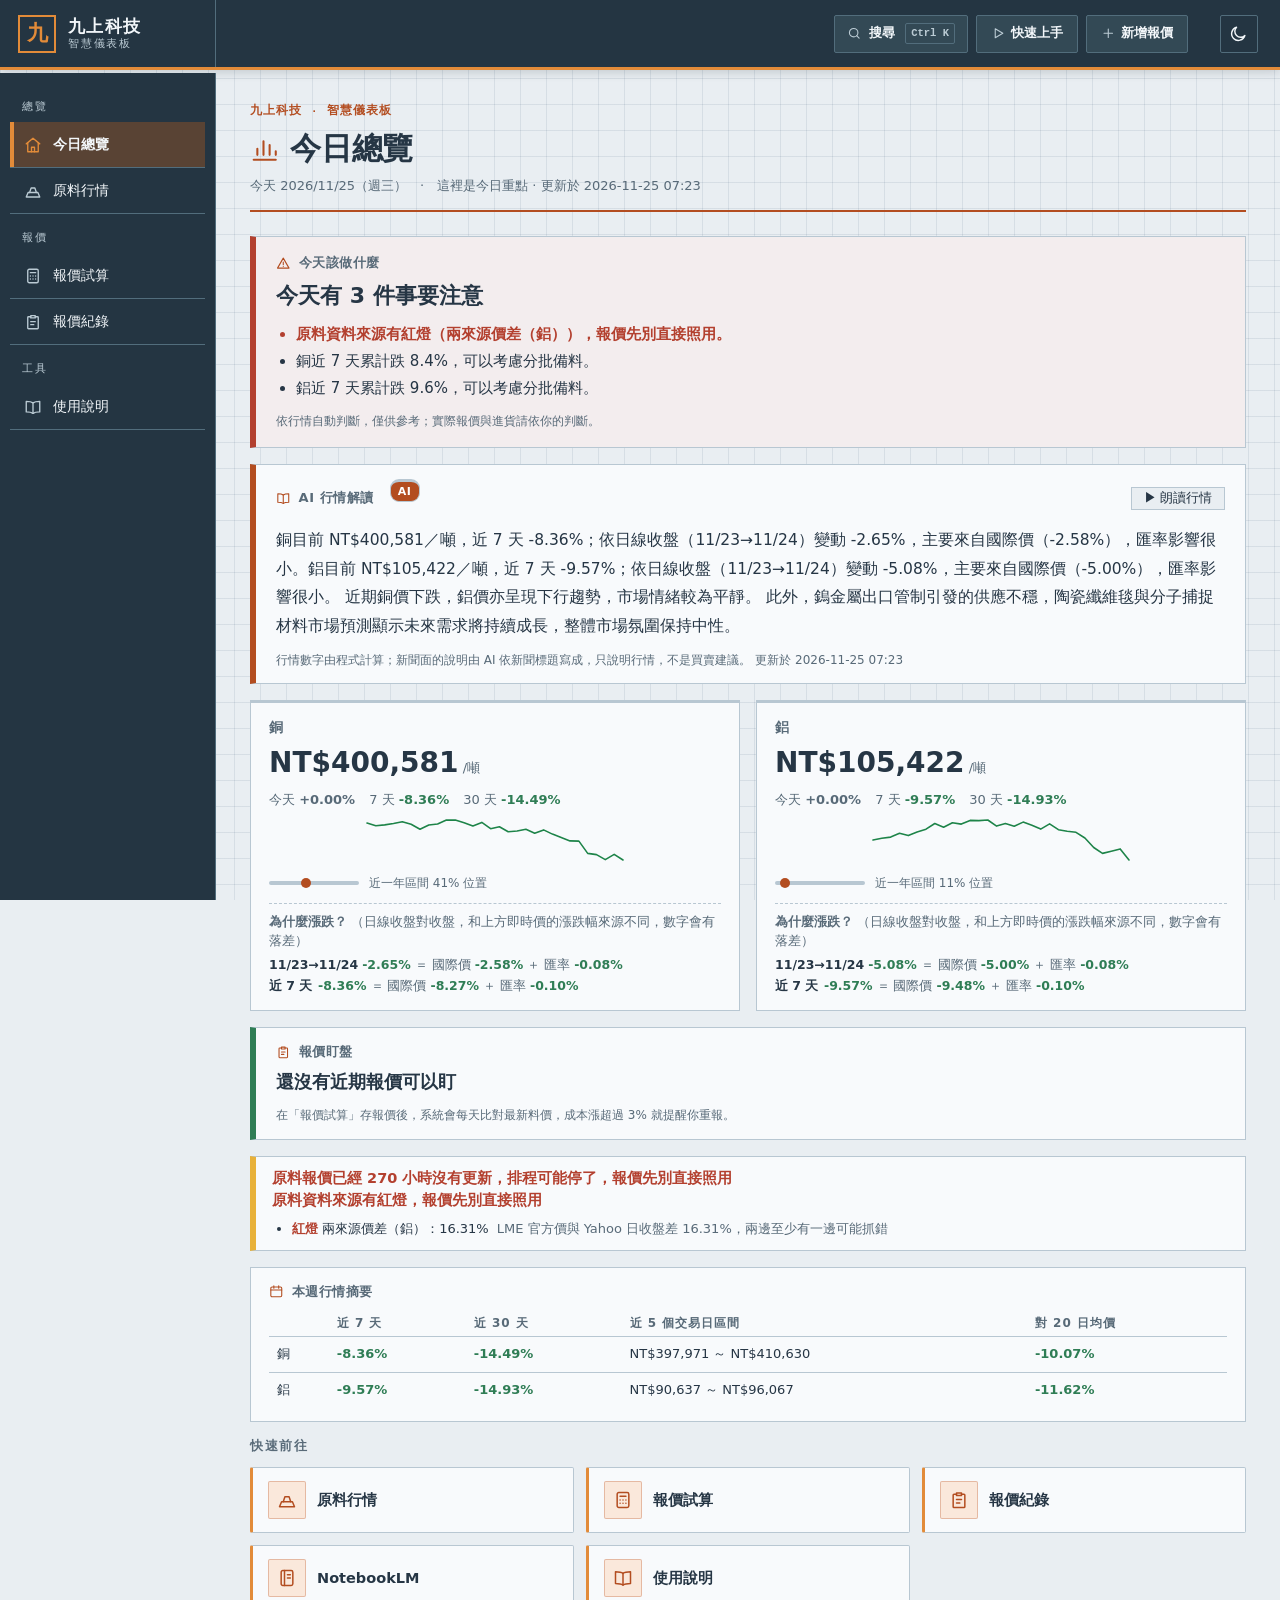
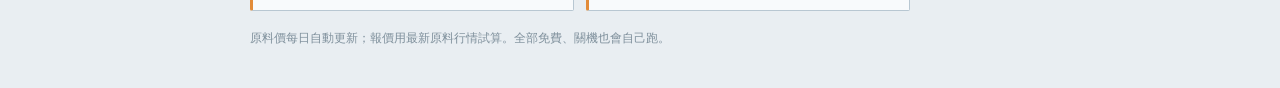
==== docs/index.html @ 8ab6aa6f "更新銅鋁報價 2026-11-24T23:23Z [skip ci]" ====
<!doctype html>
<html lang="zh-TW">
<head>
<meta charset="utf-8">
<meta name="viewport" content="width=device-width, initial-scale=1">
<link rel="stylesheet" href="assets/style.css?v=202611242323">
<script src="config.js?v=202611242323"></script>
<script src="assets/palette.js?v=202611242323" defer></script>
<script src="https://accounts.google.com/gsi/client" async defer></script>
<title>九上科技 · 智慧儀表板</title>
</head>
<body>
  <div class="wrap">
    <div class="topbar"><a class="brand" href="index.html"><span class="brand-mark">九</span><span class="brand-name">九上科技<small>智慧儀表板</small></span></a><nav class="side" aria-label="主要功能"><div class="side-label">總覽</div><a class="on" aria-current="page" href="index.html"><svg class="ic" aria-hidden="true"><use href="assets/icons.svg#home"/></svg><span>今日總覽</span></a><a href="metals.html"><svg class="ic" aria-hidden="true"><use href="assets/icons.svg#ingot"/></svg><span>原料行情</span></a><div class="side-label">報價</div><a href="quote.html"><svg class="ic" aria-hidden="true"><use href="assets/icons.svg#calc"/></svg><span>報價試算</span></a><a href="records.html"><svg class="ic" aria-hidden="true"><use href="assets/icons.svg#clipboard"/></svg><span>報價紀錄</span></a><div class="side-label">工具</div><a href="help.html"><svg class="ic" aria-hidden="true"><use href="assets/icons.svg#book"/></svg><span>使用說明</span></a></nav><div class="toplinks"><button type="button" id="paletteBtn" class="tsearch" aria-label="搜尋（Ctrl+K）"><svg class="ic" aria-hidden="true"><use href="assets/icons.svg#search"/></svg>搜尋<kbd>Ctrl K</kbd></button><a href="help.html#start"><svg class="ic" aria-hidden="true"><use href="assets/icons.svg#play"/></svg>快速上手</a><a href="quote.html"><svg class="ic" aria-hidden="true"><use href="assets/icons.svg#plus"/></svg>新增報價</a></div><span id="gAuth" class="gauth"></span><button id="themeBtn" class="theme-btn" aria-label="切換深淺色"><svg class="ic" aria-hidden="true"><use href="assets/icons.svg#moon"/></svg></button></div>
    <div class="hero">
      <div class="eyebrow">九上科技 · 智慧儀表板</div>
      <h1><svg class="ic" aria-hidden="true"><use href="assets/icons.svg#bars"/></svg>今日總覽</h1>
      <div class="sub">今天 2026/11/25（週三）　·　這裡是今日重點 · 更新於 2026-11-25 07:23</div>
    </div>
    <section class="adv adv-red"><div class="adv-k"><svg class="ic" aria-hidden="true"><use href="assets/icons.svg#alert"/></svg>今天該做什麼</div><div class="adv-t">今天有 3 件事要注意</div><ul><li class="adv-red">原料資料來源有紅燈（兩來源價差（鋁）），報價先別直接照用。</li><li class="adv-attention">銅近 7 天累計跌 8.4%，可以考慮分批備料。</li><li class="adv-attention">鋁近 7 天累計跌 9.6%，可以考慮分批備料。</li></ul><div class="adv-f">依行情自動判斷，僅供參考；實際報價與進貨請依你的判斷。</div></section>
    <section class="insight"><div class="adv-k"><svg class="ic" aria-hidden="true"><use href="assets/icons.svg#book"/></svg>AI 行情解讀<span class="ins-badge ai">AI</span><button type="button" class="speak" id="speakBtn" title="用瀏覽器內建語音唸出今日行情">▶ 朗讀行情</button></div><p>銅目前 NT$400,581／噸，近 7 天 -8.36%；依日線收盤（11/23→11/24）變動 -2.65%，主要來自國際價（-2.58%），匯率影響很小。鋁目前 NT$105,422／噸，近 7 天 -9.57%；依日線收盤（11/23→11/24）變動 -5.08%，主要來自國際價（-5.00%），匯率影響很小。 近期銅價下跌，鋁價亦呈現下行趨勢，市場情緒較為平靜。 此外，鎢金屬出口管制引發的供應不穩，陶瓷纖維毯與分子捕捉材料市場預測顯示未來需求將持續成長，整體市場氛圍保持中性。</p><div class="adv-f"><span id="speakNote"></span>行情數字由程式計算；新聞面的說明由 AI 依新聞標題寫成，只說明行情，不是買賣建議。 更新於 2026-11-25 07:23</div></section>
    <div class="pcards"><a class="pcard" href="metals.html"><div class="pc-n">銅</div><div class="pc-p">NT$<span data-count="400581">400,581</span><small> /噸</small></div><div class="pc-r"><span>今天 <span class="pm ">+0.00%</span></span><span>7 天 <span class="pm down">-8.36%</span></span><span>30 天 <span class="pm down">-14.49%</span></span></div><div class="pc-s"><svg width="260" height="44" viewBox="0 0 260 44"><polyline fill="none" stroke="#1e8449" stroke-width="1.6" stroke-linecap="round" stroke-linejoin="round" pathLength="1" points="2.0,5.0 10.8,7.7 19.7,6.9 28.5,5.5 37.3,3.7 46.1,6.2 55.0,11.2 63.8,7.0 72.6,6.0 81.4,2.0 90.3,2.1 99.1,4.7 107.9,7.9 116.8,4.4 125.6,10.7 134.4,8.7 143.2,13.8 152.1,13.0 160.9,11.3 169.7,15.2 178.6,11.9 187.4,16.1 196.2,19.4 205.0,22.9 213.9,23.1 222.7,35.4 231.5,36.6 240.3,41.6 249.2,36.4 258.0,42.0"/></svg></div><div class="pc-pos"><div class="pc-bar"><i style="left:41%"></i></div><span>近一年區間 41% 位置</span></div><div class="pc-attr"><div class="pc-at">為什麼漲跌？<i>（日線收盤對收盤，和上方即時價的漲跌幅來源不同，數字會有落差）</i></div><div class="pc-a"><b>11/23→11/24</b> <span class="pm down">-2.65%</span> ＝ 國際價 <span class="pm down">-2.58%</span> ＋ 匯率 <span class="pm down">-0.08%</span></div><div class="pc-a"><b>近 7 天</b> <span class="pm down">-8.36%</span> ＝ 國際價 <span class="pm down">-8.27%</span> ＋ 匯率 <span class="pm down">-0.10%</span></div></div></a><a class="pcard" href="metals.html"><div class="pc-n">鋁</div><div class="pc-p">NT$<span data-count="105422">105,422</span><small> /噸</small></div><div class="pc-r"><span>今天 <span class="pm ">+0.00%</span></span><span>7 天 <span class="pm down">-9.57%</span></span><span>30 天 <span class="pm down">-14.93%</span></span></div><div class="pc-s"><svg width="260" height="44" viewBox="0 0 260 44"><polyline fill="none" stroke="#1e8449" stroke-width="1.6" stroke-linecap="round" stroke-linejoin="round" pathLength="1" points="2.0,22.0 10.8,20.3 19.7,19.1 28.5,15.3 37.3,17.6 46.1,14.0 55.0,11.2 63.8,5.5 72.6,9.2 81.4,4.7 90.3,6.1 99.1,2.4 107.9,2.6 116.8,2.0 125.6,8.1 134.4,5.6 143.2,8.3 152.1,4.1 160.9,7.2 169.7,11.1 178.6,5.9 187.4,11.7 196.2,13.2 205.0,14.3 213.9,20.0 222.7,29.5 231.5,35.4 240.3,33.2 249.2,30.9 258.0,42.0"/></svg></div><div class="pc-pos"><div class="pc-bar"><i style="left:11%"></i></div><span>近一年區間 11% 位置</span></div><div class="pc-attr"><div class="pc-at">為什麼漲跌？<i>（日線收盤對收盤，和上方即時價的漲跌幅來源不同，數字會有落差）</i></div><div class="pc-a"><b>11/23→11/24</b> <span class="pm down">-5.08%</span> ＝ 國際價 <span class="pm down">-5.00%</span> ＋ 匯率 <span class="pm down">-0.08%</span></div><div class="pc-a"><b>近 7 天</b> <span class="pm down">-9.57%</span> ＝ 國際價 <span class="pm down">-9.48%</span> ＋ 匯率 <span class="pm down">-0.10%</span></div></div></a></div>
    <section class="watchbox" id="watchBox" hidden></section>
    <div id="dhBox" class="dhbox" data-upd="2026-11-25 07:23"><div class="dh-t dh-red">原料資料來源有紅燈，報價先別直接照用</div><ul><li><b class="dh-red">紅燈</b> 兩來源價差（鋁）：16.31%<span>LME 官方價與 Yahoo 日收盤差 16.31%，兩邊至少有一邊可能抓錯</span></li></ul></div>
    <section class="weekbox"><div class="adv-k"><svg class="ic" aria-hidden="true"><use href="assets/icons.svg#calendar"/></svg>本週行情摘要</div><table><thead><tr><th></th><th>近 7 天</th><th>近 30 天</th><th>近 5 個交易日區間</th><th>對 20 日均價</th></tr></thead><tbody><tr><td>銅</td><td><span class="pm down">-8.36%</span></td><td><span class="pm down">-14.49%</span></td><td>NT$397,971 ～ NT$410,630</td><td><span class="pm down">-10.07%</span></td></tr><tr><td>鋁</td><td><span class="pm down">-9.57%</span></td><td><span class="pm down">-14.93%</span></td><td>NT$90,637 ～ NT$96,067</td><td><span class="pm down">-11.62%</span></td></tr></tbody></table></section>
    <div class="hqlabel">快速前往</div>
    <div class="hquick"><a class="hq" href="metals.html"><span class="hqi"><svg class="ic" aria-hidden="true"><use href="assets/icons.svg#ingot"/></svg></span><span class="hqt">原料行情</span></a><a class="hq" href="quote.html"><span class="hqi"><svg class="ic" aria-hidden="true"><use href="assets/icons.svg#calc"/></svg></span><span class="hqt">報價試算</span></a><a class="hq" href="records.html"><span class="hqi"><svg class="ic" aria-hidden="true"><use href="assets/icons.svg#clipboard"/></svg></span><span class="hqt">報價紀錄</span></a><a class="hq" id="nbCard" href="https://notebooklm.google.com" target="_blank" rel="noopener"><span class="hqi"><svg class="ic" aria-hidden="true"><use href="assets/icons.svg#notebook"/></svg></span><span class="hqt">NotebookLM</span></a><a class="hq" href="help.html"><span class="hqi"><svg class="ic" aria-hidden="true"><use href="assets/icons.svg#book"/></svg></span><span class="hqt">使用說明</span></a></div>
    <div class="foot">原料價每日自動更新；報價用最新原料行情試算。全部免費、關機也會自己跑。</div>
  </div>
  <script>(function(){var u=(window.APP_CONFIG||{}).NOTEBOOK_URL;var c=document.getElementById("nbCard");if(c&&u)c.href=u;})();</script>
<script>window.RECORD_MATERIALS = [{"key": "copper", "name": "銅", "nt": 400.6}, {"key": "aluminum", "name": "鋁", "nt": 105.4}];</script>
  <script src="assets/app.js?v=202611242323"></script>
</body>
</html>
---- docs/assets/style.css ----
/* 儀表板共用樣式 — 工廠控制室（Industrial）主題：深色頂欄＋左側選單、工程格線底、方角面板、橙色指示；淺/深色以 CSS 變數切換
   配色與版面參考 mars-tw/freedom-erp-crm 的 Industrial 設計模板（MIT） */
:root {
  --bg: #e9eef2; --text: #263645; --muted: #586a78; --muted2: #7f909c;
  --card: #f8fafc; --line: #b8c7d2; --line2: #dfe7ed;
  --accent: #b34d20; --accent-strong: #8c3815; --accent-ink: #ffffff; --accent-soft: #fae8db;
  --secondary: #e28b39;
  --up: #b3402f; --down: #2f7d55;
  --chip-bg: #f8fafc; --chip-border: #b8c7d2; --chip-on-bg: #b34d20; --chip-on-fg: #ffffff;
  --nav-bg: #243542; --nav-surface: #334955; --nav-text: #f3f7fa; --nav-muted: #bbcbd4; --nav-line: #526d7c; --nav-active: #594334;
  --grid-line: rgba(80,111,132,.125);
  --num-font: "Bahnschrift", "DIN Alternate", Consolas, "Microsoft JhengHei", sans-serif;
  --display-font: "Bahnschrift", "Segoe UI", "PingFang TC", "Microsoft JhengHei", sans-serif;
  --utility-font: Consolas, "SFMono-Regular", Menlo, "Microsoft JhengHei", monospace;
  --radius: 2px; --shadow: none; --shadow-lg: 0 6px 18px rgba(38,62,73,.12);
  --topbar-h: 70px; --rail: 216px;
  color-scheme: light;
}
:root[data-theme="dark"] {
  --bg: #151e27; --text: #eef3f8; --muted: #b2c4d2; --muted2: #7f95a6;
  --card: #202d39; --line: #456070; --line2: #2a3b49;
  --accent: #ffb07c; --accent-strong: #ffd0ad; --accent-ink: #452514; --accent-soft: #4d392e;
  --secondary: #df8d52;
  --up: #ff9b8a; --down: #7fd3a3;
  --chip-bg: #202d39; --chip-border: #456070; --chip-on-bg: #ffb07c; --chip-on-fg: #452514;
  --nav-bg: #17222d; --nav-surface: #2b3d4e; --nav-text: #eef7ff; --nav-muted: #b6cadb; --nav-line: #476274; --nav-active: #604433;
  --grid-line: rgba(153,181,197,.10);
  --shadow-lg: 0 8px 22px rgba(0,0,0,.4);
  color-scheme: dark;
}

* { box-sizing: border-box; }
body { font-family: "Segoe UI", "PingFang TC", "Microsoft JhengHei", "Noto Sans TC", system-ui, sans-serif;
  margin: 0; background: var(--bg); color: var(--text); line-height: 1.55;
  -webkit-font-smoothing: antialiased; text-rendering: optimizeLegibility;
  transition: background .2s, color .2s;
  }
a { color: var(--accent); text-underline-offset: 2px; }
a:hover { text-decoration: underline; }
.wrap { max-width: 1040px; margin: 18px auto 32px; padding: 0 20px; }

.topbar { display: flex; justify-content: space-between; align-items: flex-start; gap: 10px; flex-wrap: wrap; margin-bottom: 16px; }
.nav { display: flex; flex-wrap: wrap; gap: 7px; align-items: center; }
.nav a, .navdrop > summary { font-size: 12.5px; font-weight: 600; text-decoration: none; padding: 7px 13px; border-radius: 999px;
  border: 1px solid var(--chip-border); color: var(--muted); background: var(--chip-bg); white-space: nowrap;
  transition: color .15s, background .15s, border-color .15s, transform .1s; }
.nav a:hover, .navdrop > summary:hover { color: var(--accent); border-color: var(--accent); }
.nav a.on, .navdrop > summary.on { background: var(--chip-on-bg); color: var(--chip-on-fg); border-color: var(--chip-on-bg); box-shadow: var(--shadow); }
.nav a.on:hover { color: var(--chip-on-fg); }
/* 情報下拉（原生 details，免 JS） */
.navdrop { position: relative; }
.navdrop > summary { list-style: none; cursor: pointer; display: inline-block; }
.navdrop > summary::-webkit-details-marker { display: none; }
.navdrop[open] > summary { border-color: var(--accent); color: var(--text); }
.navmenu { position: absolute; top: calc(100% + 6px); left: 0; z-index: 50; min-width: 148px;
  background: var(--card); border: 1px solid var(--line); border-radius: 12px;
  box-shadow: 0 10px 28px rgba(0,0,0,.2); padding: 6px; display: flex; flex-direction: column; gap: 4px; }
.navmenu a { display: block; }
.theme-btn { cursor: pointer; font-size: 16px; line-height: 1; padding: 8px 11px; border-radius: 999px;
  border: 1px solid var(--chip-border); background: var(--chip-bg); color: var(--text); }

.eyebrow { font-size: 11.5px; letter-spacing: 2.5px; text-transform: uppercase; font-weight: 700; color: var(--accent); }
h1 { font-size: 29px; font-weight: 800; letter-spacing: -.5px; margin: 5px 0 3px; }
.sub { color: var(--muted); font-size: 13px; margin-bottom: 20px; }

.cards { display: grid; grid-template-columns: repeat(3, 1fr); gap: 12px; margin-bottom: 18px; }
.cards.four { grid-template-columns: repeat(4, 1fr); }
.card { background: var(--card); border: 1px solid var(--line); border-radius: 14px; padding: 14px 16px; box-shadow: var(--shadow); }
.card .k { font-size: 11px; color: var(--muted); letter-spacing: 1px; }
.card .v { font-size: 22px; font-weight: 700; margin-top: 4px; }
.card .spk { margin-top: 6px; }

/* 控制列：單位 / 範圍切換鈕 */
.controls { display: flex; flex-wrap: wrap; gap: 10px; justify-content: space-between; align-items: center; margin-bottom: 16px; }
.btnbar { display: inline-flex; gap: 4px; background: var(--card); border: 1px solid var(--line); border-radius: 999px; padding: 3px; }
.btnbar button { cursor: pointer; border: 0; background: transparent; color: var(--muted);
  font-size: 12.5px; padding: 6px 12px; border-radius: 999px; white-space: nowrap; }
.btnbar button.on { background: var(--accent); color: var(--accent-ink); font-weight: 600; }

/* 銅鋁：每個金屬一個面板 + 大圖 */
.mpanel { background: var(--card); border: 1px solid var(--line); border-radius: 12px; padding: 16px 18px; margin-bottom: 14px; box-shadow: var(--shadow); }
.mhead { display: flex; justify-content: space-between; align-items: center; }
.mname { font-size: 19px; font-weight: 700; }
.men { font-size: 11px; color: var(--muted2); letter-spacing: 1px; margin-left: 8px; }
.mfigs { display: flex; flex-wrap: wrap; gap: 26px; margin: 12px 0 8px; }
.fig .flabel { font-size: 11px; color: var(--muted); letter-spacing: 1px; }
.fig .fval { font-size: 20px; font-weight: 700; font-variant-numeric: tabular-nums; margin-top: 2px; }
.fig .fval.price { font-size: 24px; }

.badge { display: inline-block; padding: 3px 10px; border-radius: 999px; font-size: 12px; font-weight: 600; white-space: nowrap; }
.badge.break_high { color: var(--up); background: color-mix(in srgb, var(--up) 14%, transparent); }
.badge.break_low  { color: var(--down); background: color-mix(in srgb, var(--down) 14%, transparent); }
.badge.in_range   { color: var(--down); background: color-mix(in srgb, var(--down) 10%, transparent); }
.badge.unknown    { color: var(--muted); background: color-mix(in srgb, var(--muted) 16%, transparent); }

/* 期間統計 chip */
.mstats { display: flex; flex-wrap: wrap; gap: 8px; margin: 4px 0 6px; }
.mstats .chip { font-size: 11.5px; color: var(--muted); background: color-mix(in srgb, var(--muted) 10%, transparent);
  padding: 4px 10px; border-radius: 999px; }
.mstats .chip b { color: var(--text); font-weight: 700; margin-left: 2px; font-variant-numeric: tabular-nums; }

/* 圖例 */
.legend { font-size: 11px; color: var(--muted); margin-top: 6px; display: flex; align-items: center; gap: 6px; flex-wrap: wrap; }
.legend span { display: inline-block; width: 16px; height: 0; border-top-width: 2px; border-top-style: solid; margin-right: 2px; vertical-align: middle; }
.legend .lg-line { border-color: var(--down); }
.legend .lg-ma { border-color: var(--muted); }
.legend .lg-watch { border-color: var(--muted); border-top-style: dashed; }

/* 水平長條圖（各地區薪資 / 職務類別 / 技能） */
.hbars { padding: 12px 16px; display: flex; flex-direction: column; gap: 9px; }
.hrow { display: flex; align-items: center; gap: 10px; }
.hlabel { width: 96px; font-size: 12.5px; color: var(--text); flex-shrink: 0; text-align: right; }
.htrack { flex: 1; background: color-mix(in srgb, var(--muted) 14%, transparent); border-radius: 5px; height: 16px; overflow: hidden; }
.hbar { height: 100%; background: var(--accent); border-radius: 5px; min-width: 2px; }
.hval { width: 74px; font-size: 12px; color: var(--muted); text-align: right; flex-shrink: 0; font-variant-numeric: tabular-nums; }

/* 互動圖表 */
.chart { position: relative; width: 100%; height: 210px; margin-top: 8px; }
.chart.sm { height: 150px; }
.fval.sm { font-size: 18px; font-weight: 700; font-variant-numeric: tabular-nums; }
.chart svg { width: 100%; height: 100%; display: block; }
.chart .tip { position: absolute; pointer-events: none; background: var(--chip-on-bg); color: var(--chip-on-fg);
  font-size: 11.5px; padding: 5px 8px; border-radius: 6px; white-space: nowrap; transform: translate(-50%, -130%);
  opacity: 0; transition: opacity .1s; z-index: 3; }
.chart .guide { position: absolute; top: 0; width: 1px; background: var(--muted2); opacity: 0; }
.chart .dot { position: absolute; width: 8px; height: 8px; border-radius: 50%; border: 2px solid var(--card); opacity: 0; transform: translate(-50%, -50%); }
.chart .empty { color: var(--muted); font-size: 13px; text-align: center; padding-top: 80px; }

/* 通用面板 / 表格 */
.panel { background: var(--card); border: 1px solid var(--line); border-radius: 12px; overflow-x: auto; box-shadow: var(--shadow); }
.panel h3 { font-size: 13px; margin: 0; padding: 14px 16px 8px; color: var(--text); }
table { width: 100%; border-collapse: collapse; }
th, td { padding: 11px 16px; text-align: left; font-size: 13px; }
th { font-size: 11px; color: var(--muted); font-weight: 500; letter-spacing: 1px; border-bottom: 1px solid var(--line); }
tr + tr td { border-top: 1px solid var(--line2); }
td a { color: var(--accent); text-decoration: none; }
.num { text-align: right; font-variant-numeric: tabular-nums; }
th.num { text-align: right; }
th.sortable { cursor: pointer; user-select: none; }
th.sortable:hover { color: var(--text); }
th .arrow { opacity: .5; font-size: 10px; }

/* AI 行情卡 */
.ai { background: var(--card); border: 1px solid var(--line); border-radius: 12px; padding: 18px 20px; margin-bottom: 16px; box-shadow: var(--shadow); }
.ai h2 { font-size: 15px; margin: 0 0 12px; }
.ai .row { margin-bottom: 10px; }
.ai .lbl { font-size: 12px; color: var(--accent); font-weight: 600; }
.ai .txt { font-size: 14px; color: var(--text); margin-top: 2px; line-height: 1.55; }
.grid2 { display: grid; grid-template-columns: 1fr 1fr; gap: 12px; margin-bottom: 16px; }

/* 職缺工具列 + 直方圖 */
.toolbar { display: flex; flex-wrap: wrap; gap: 10px; margin-bottom: 12px; }
.toolbar input, .toolbar select { font-size: 13px; padding: 9px 12px; border-radius: 8px;
  border: 1px solid var(--line); background: var(--card); color: var(--text); }
.toolbar input { flex: 1; min-width: 160px; }
.count { color: var(--muted); font-size: 12px; align-self: center; }
.hist { display: flex; align-items: flex-end; gap: 10px; height: 150px; padding: 16px; }
.hist .col { flex: 1; display: flex; flex-direction: column; align-items: center; justify-content: flex-end; height: 100%; gap: 6px; }
.hist .bar { width: 100%; background: var(--accent); border-radius: 4px 4px 0 0; min-height: 2px; transition: height .3s; }
.hist .bn { font-size: 15px; font-weight: 700; }
.hist .bl { font-size: 10.5px; color: var(--muted); text-align: center; line-height: 1.2; }

/* 供應商地圖 */
.viewbar { padding: 2px; }
.viewbar button { font-size: 12.5px; }
.supmap { height: 460px; margin: 0 16px 14px; border-radius: 10px; border: 1px solid var(--line); z-index: 0; }
.supmap .leaflet-popup-content { font-size: 13px; }

/* 報價試算器 */
.qform { display: flex; flex-direction: column; gap: 14px; max-width: 460px; }
.qf { display: flex; flex-direction: column; gap: 5px; font-size: 14px; color: var(--text); }
.qf > span { font-size: 13px; color: var(--muted); }
.qform select, .qform input { font-size: 16px; padding: 11px 12px; border-radius: 9px;
  border: 1px solid var(--line); background: var(--card); color: var(--text); width: 100%; }
.qrow { display: flex; gap: 8px; }
.qrow input { flex: 1; min-width: 0; }
.qrow button { flex-shrink: 0; padding: 0 16px; border-radius: 9px; border: 1px solid var(--accent);
  background: var(--accent); color: var(--accent-ink); font-size: 14px; font-weight: 600; cursor: pointer; }
.qnote { font-size: 12px; color: var(--muted); margin-top: -6px; }
.qresult { display: grid; grid-template-columns: 1fr 1fr 1fr; gap: 12px; }
.qresult .qr { background: var(--card); border: 1px solid var(--line); border-radius: 12px; padding: 16px; text-align: center; box-shadow: var(--shadow); }
.qresult .qr.big { border-color: var(--accent); border-width: 2px; }
.qresult .qk { font-size: 12px; color: var(--muted); }
.qresult .qv { font-size: 22px; font-weight: 800; margin-top: 6px; font-variant-numeric: tabular-nums; }
.qresult .qr.big .qv { color: var(--accent); font-size: 26px; }
@media (max-width: 560px) { .qresult { grid-template-columns: 1fr; } }

/* 首頁 hero 問候 + 今日數字看板 */
.hero { margin: 2px 0 16px; }
.hero h1 { font-size: 31px; }
.stats { display: grid; grid-template-columns: repeat(3, 1fr); gap: 12px; margin: 0 0 6px; }
.stat { position: relative; background: var(--card); border: 1px solid var(--line); border-radius: var(--radius);
  padding: 15px 16px; box-shadow: var(--shadow); transition: border-color .14s, box-shadow .14s; }
.stat:hover { box-shadow: var(--shadow-lg); }
.stat-k { font-size: 12px; color: var(--muted); font-weight: 700; }
.stat-v { font-family: var(--num-font); font-size: 22px; font-weight: 800; margin-top: 6px; letter-spacing: -.3px;
  font-variant-numeric: tabular-nums; color: var(--accent); }
.stat.warn { border-color: color-mix(in srgb, var(--up) 55%, var(--line));
  background: color-mix(in srgb, var(--up) 8%, var(--card)); }
.stat.warn .stat-v { color: var(--up); }
.stats-hint { font-size: 12.5px; color: var(--muted); margin: 0 0 16px; }

/* 首頁：大焦點主卡（訂單／早報） */
.hfeat { display: grid; grid-template-columns: repeat(2, 1fr); gap: 14px; margin: 4px 0 22px; }
.hfcard { position: relative; display: flex; flex-direction: column; text-decoration: none; color: var(--text);
  background: var(--card); border: 1px solid var(--line); border-radius: var(--radius); padding: 22px;
  box-shadow: var(--shadow); overflow: hidden; min-height: 156px;
  transition: transform .14s ease, box-shadow .14s ease, border-color .14s ease; }
.hfcard::before { content: ""; position: absolute; left: 0; top: 0; bottom: 0; width: 5px; background: var(--accent); }
.hfcard:hover { transform: translateY(-3px); box-shadow: var(--shadow-lg);
  border-color: color-mix(in srgb, var(--accent) 55%, var(--line)); }
.hfic { display: inline-flex; align-items: center; justify-content: center; width: 54px; height: 54px;
  font-size: 27px; border-radius: 15px; background: var(--accent-soft); }
.hfbody { flex: 1; margin-top: 14px; }
.hft { font-size: 21px; font-weight: 800; margin-bottom: 6px; }
.hfl { font-size: 13.5px; color: var(--muted); line-height: 1.6; }
.hfcta { margin-top: 14px; font-size: 14px; font-weight: 700; color: var(--accent); }

/* 首頁：小捷徑 icon 格 */
.hqlabel { font-size: 12.5px; font-weight: 800; color: var(--muted); letter-spacing: .5px; margin: 2px 0 10px; }
.hquick { display: grid; grid-template-columns: repeat(3, 1fr); gap: 12px; margin-bottom: 18px; }
.hq { display: flex; align-items: center; gap: 11px; text-decoration: none; color: var(--text);
  background: var(--card); border: 1px solid var(--line); border-radius: 14px; padding: 13px 15px;
  box-shadow: var(--shadow); transition: transform .12s, border-color .12s, box-shadow .12s; }
.hq:hover { transform: translateY(-2px); box-shadow: var(--shadow-lg);
  border-color: color-mix(in srgb, var(--accent) 50%, var(--line)); }
.hqi { display: inline-flex; align-items: center; justify-content: center; width: 38px; height: 38px;
  font-size: 20px; border-radius: 11px; background: var(--accent-soft); flex: none; }
.hqt { font-size: 14.5px; font-weight: 700; }
@media (max-width: 560px) {
  .stats { grid-template-columns: repeat(2, 1fr); } .hero h1 { font-size: 26px; }
  .hfeat { grid-template-columns: 1fr; } .hquick { grid-template-columns: repeat(2, 1fr); }
}

/* 首頁大卡片（整張可點，非科技用戶友善） */
.hcards { display: grid; grid-template-columns: repeat(2, 1fr); gap: 14px; margin: 8px 0 18px; }
.hgroup { grid-column: 1 / -1; display: flex; align-items: center; gap: 9px; font-size: 13px; font-weight: 800;
  color: var(--text); letter-spacing: .5px; margin: 16px 0 2px; }
.hgroup::after { content: ""; flex: 1; height: 1px; background: var(--line); }
.hgroup:first-child { margin-top: 0; }
.hcard { position: relative; display: block; text-decoration: none; color: var(--text); background: var(--card);
  border: 1px solid var(--line); border-radius: var(--radius); padding: 20px 20px 18px; box-shadow: var(--shadow);
  overflow: hidden; transition: transform .14s ease, box-shadow .14s ease, border-color .14s ease; }
.hcard::before { content: ""; position: absolute; left: 0; top: 0; bottom: 0; width: 4px;
  background: var(--accent); opacity: 0; transition: opacity .14s ease; }
.hcard:hover { transform: translateY(-3px); border-color: color-mix(in srgb, var(--accent) 55%, var(--line)); box-shadow: var(--shadow-lg); }
.hcard:hover::before { opacity: 1; }
.hcard .he { display: inline-flex; align-items: center; justify-content: center; width: 46px; height: 46px;
  font-size: 25px; line-height: 1; border-radius: 13px; background: var(--accent-soft); }
.hcard .ht { font-size: 19px; font-weight: 800; margin: 11px 0 7px; }
.hcard .hl { font-size: 13.5px; color: var(--text); min-height: 44px; }
.hcard .hcta { margin-top: 12px; font-size: 13px; font-weight: 700; color: var(--accent); }
.hcard .big { font-size: 30px; font-weight: 800; }
.hcard .big span { font-size: 14px; font-weight: 500; color: var(--muted); }
.hcard .mrow { padding: 3px 0; font-variant-numeric: tabular-nums; }
.hcard .mnote { font-size: 12px; color: var(--muted); margin-top: 1px; }
@media (max-width: 560px) { .hcards { grid-template-columns: 1fr; } }

/* 招募重點參考卡 */
.refgrid { display: grid; grid-template-columns: 1fr 1fr; gap: 8px 18px; margin: 4px 0 10px; }
.refgrid > div { font-size: 13.5px; color: var(--text); line-height: 1.5; }
.refgrid .rk { display: inline-block; min-width: 62px; color: var(--muted); font-size: 12px; margin-right: 6px; }
.reftags { font-size: 12.5px; color: var(--muted); }
.reftags .rtag { display: inline-block; background: color-mix(in srgb, var(--accent) 16%, transparent);
  color: var(--accent); padding: 2px 9px; border-radius: 999px; margin: 0 4px 4px 0; font-weight: 600; }
.reftags .rnote { color: var(--muted2); margin-left: 4px; }

/* 只看符合 checkbox + ⭐ 徽章 */
.prionly { display: inline-flex; align-items: center; gap: 5px; font-size: 12.5px; color: var(--muted); cursor: pointer; white-space: nowrap; }
.prionly input { accent-color: var(--accent); }
.star { font-size: 12px; }

/* Google 登入區（topbar 右側） */
.topbar .tbright, .topbar { }
.gauth { display: inline-flex; align-items: center; margin-right: 8px; vertical-align: middle; }
.gauth .guser { font-size: 12.5px; color: var(--text); margin-right: 6px; max-width: 140px; overflow: hidden; text-overflow: ellipsis; white-space: nowrap; }
.gauth .gbtn { cursor: pointer; font-size: 12px; padding: 5px 10px; border-radius: 999px; border: 1px solid var(--chip-border); background: var(--chip-bg); color: var(--muted); }
.gauth .gnote { font-size: 11px; color: var(--muted2); }

/* 追蹤欄（收藏/狀態/備註 + 日曆/Gmail） */
.mkfav { cursor: pointer; font-size: 15px; }
.mkfav.on { color: var(--secondary); }
.mkcell { min-width: 180px; }
.mkcell .mkstat { font-size: 12px; padding: 4px 6px; border-radius: 6px; border: 1px solid var(--line); background: var(--card); color: var(--text); }
.mkcell .mknote { font-size: 12px; padding: 4px 6px; border-radius: 6px; border: 1px solid var(--line); background: var(--card); color: var(--text); width: 96px; margin-left: 4px; }
.mkcell .mkacts { margin-top: 4px; display: flex; gap: 8px; }
.mkcell .mkact { text-decoration: none; font-size: 14px; }

/* 報價歷史列 */
.qh { display: flex; justify-content: space-between; align-items: center; gap: 10px; padding: 9px 2px; border-top: 1px solid var(--line2); font-size: 13.5px; }
.qh:first-child { border-top: 0; }
.qh .qdel { cursor: pointer; font-size: 12px; padding: 4px 9px; border-radius: 6px; border: 1px solid var(--line); background: var(--card); color: var(--muted); }

.foot { color: var(--muted2); font-size: 12px; margin-top: 14px; }
@media (max-width: 640px) {
  .cards, .cards.four { grid-template-columns: 1fr 1fr; }
  .grid2 { grid-template-columns: 1fr; }
  .mfigs { gap: 16px; }
}

/* ===== 資料庫操作中心 ===== */
.dbconsole { margin: 8px 0 4px; }
.dbloading { color: var(--muted); padding: 24px 4px; }
.dbtabs { display: flex; flex-wrap: wrap; gap: 8px; margin-bottom: 12px; }
.dbtab { cursor: pointer; padding: 8px 14px; border-radius: 999px; border: 1px solid var(--chip-border);
  background: var(--chip-bg); color: var(--text); font-size: 14px; }
.dbtab.on { background: var(--accent); border-color: var(--accent); color: var(--accent-ink); }
.dbbanner { background: var(--line2); border: 1px solid var(--line); border-radius: 10px;
  padding: 10px 14px; color: var(--text); font-size: 13.5px; margin-bottom: 12px; }
.dbchips { display: flex; flex-wrap: wrap; gap: 8px; margin: 4px 0 10px; }
.dbchip { background: var(--chip-bg); border: 1px solid var(--chip-border); color: var(--text);
  border-radius: 999px; padding: 3px 12px; font-size: 13px; }
.dbchip.strong { background: var(--accent); border-color: var(--accent); color: var(--accent-ink); font-weight: 600; }
.dbbars { margin: 2px 0 14px; max-width: 520px; }
.dbrow { display: flex; align-items: center; gap: 10px; margin: 3px 0; }
.dbrow .dblabel { width: 76px; font-size: 12.5px; color: var(--muted); text-align: right; flex-shrink: 0; }
.dbrow .dbtrack { flex: 1; background: var(--line2); border-radius: 6px; height: 12px; overflow: hidden; }
.dbrow .dbbar { height: 100%; background: var(--accent); border-radius: 6px; }
.dbrow .dbval { width: 34px; font-size: 12.5px; color: var(--text); }
.dbtoolbar { display: flex; flex-wrap: wrap; gap: 8px; align-items: center; margin-bottom: 10px; }
.dbsearch { flex: 1; min-width: 160px; padding: 8px 12px; border-radius: 10px;
  border: 1px solid var(--chip-border); background: var(--card); color: var(--text); font-size: 14px; }
.dbfilter { padding: 8px 10px; border-radius: 10px; border: 1px solid var(--chip-border);
  background: var(--card); color: var(--text); font-size: 13.5px; }
.dbbtn { cursor: pointer; padding: 9px 15px; border-radius: 999px; border: 1px solid var(--chip-border);
  background: var(--card); color: var(--text); font-size: 13.5px; font-weight: 600; white-space: nowrap;
  transition: border-color .14s, color .14s, background .14s, transform .1s, box-shadow .14s; }
.dbbtn:hover { border-color: var(--accent); color: var(--accent); }
.dbbtn:active { transform: translateY(1px); }
.dbbtn.primary { background: var(--accent); border-color: var(--accent); color: var(--accent-ink); box-shadow: var(--shadow); }
.dbbtn.primary:hover { color: var(--accent-ink); filter: brightness(1.06); box-shadow: var(--shadow-lg); }
.dbtablewrap { overflow-x: auto; border: 1px solid var(--line); border-radius: 14px; box-shadow: var(--shadow); }
.dbtable { width: 100%; border-collapse: collapse; font-size: 13.5px; }
.dbtable th, .dbtable td { padding: 11px 13px; text-align: left; border-bottom: 1px solid var(--line2); color: var(--text); }
.dbtable th { background: var(--accent-soft); color: var(--text); position: sticky; top: 0; font-weight: 700; white-space: nowrap; }
.dbtable th.dbsort { cursor: pointer; user-select: none; }
.dbtable td.wide { min-width: 160px; }
.dbtable tr:last-child td { border-bottom: 0; }
.dbtable tbody tr:hover td { background: var(--line2); }
.dbarrow { color: var(--accent); font-size: 11px; }
.dbact { white-space: nowrap; text-align: right; }
.dbmini { cursor: pointer; border: 1px solid var(--chip-border); background: var(--card);
  border-radius: 8px; padding: 4px 8px; font-size: 13px; margin-left: 4px; }
.dbmini:hover { border-color: var(--accent); }
.dbempty { text-align: center; color: var(--muted); padding: 22px 8px; }
.dbempty .dbbtn { margin-top: 10px; }
.dbnote { font-size: 12.5px; margin-top: 8px; }
.dbfoot { color: var(--muted2); font-size: 12px; margin-top: 10px; }
.dbfoot a { color: var(--accent); }
/* 彈出表單 */
.dbmodal { position: fixed; inset: 0; background: rgba(0,0,0,.45); display: flex;
  align-items: center; justify-content: center; z-index: 999; padding: 16px; }
.dbdialog { background: var(--card); border: 1px solid var(--line); border-radius: 16px;
  padding: 20px 22px; width: 100%; max-width: 460px; max-height: 90vh; overflow-y: auto;
  box-shadow: 0 12px 40px rgba(0,0,0,.3); }
.dbdialog h3 { margin: 0 0 14px; color: var(--text); font-size: 1.1rem; }
.dbform { display: flex; flex-direction: column; gap: 12px; }
.dbfield { display: flex; flex-direction: column; gap: 5px; }
.dbfield > span { font-size: 13px; color: var(--muted); }
.dbfield input, .dbfield select { padding: 9px 11px; border-radius: 9px;
  border: 1px solid var(--chip-border); background: var(--bg); color: var(--text); font-size: 14px; }
.dbfield input:disabled { color: var(--muted); }
.dbcheck { flex-direction: row; align-items: center; gap: 8px; color: var(--text); font-size: 14px; }
.dbdlgbtns { display: flex; justify-content: flex-end; gap: 10px; margin-top: 18px; }
/* 手機：表格改卡片式 */
@media (max-width: 640px) {
  .dbtable thead { display: none; }
  .dbtable, .dbtable tbody, .dbtable tr, .dbtable td { display: block; width: 100%; }
  .dbtable tr { border-bottom: 1px solid var(--line); padding: 6px 0; }
  .dbtable td { border: 0; padding: 6px 12px; display: flex; justify-content: space-between; gap: 12px; }
  .dbtable td::before { content: attr(data-label); color: var(--muted); font-size: 12px; flex-shrink: 0; }
  .dbtable td.dbact { justify-content: flex-end; }
  .dbtable td.dbact::before { content: ""; }
}

/* ===== 訂單 + 老闆儀表板 ===== */
.okpis { display: grid; grid-template-columns: repeat(3, 1fr); gap: 12px; margin: 10px 0 16px; }
.okpi { background: var(--card); border: 1px solid var(--line); border-radius: var(--radius); padding: 15px 16px;
  box-shadow: var(--shadow); transition: box-shadow .14s; }
.okpi:hover { box-shadow: var(--shadow-lg); }
.okpi-l { font-size: 12px; color: var(--muted); font-weight: 700; margin-bottom: 6px; }
.okpi-v { font-family: var(--num-font); font-size: 1.5rem; font-weight: 800; color: var(--accent); letter-spacing: -.3px; font-variant-numeric: tabular-nums; }
.okpi.warn { border-color: color-mix(in srgb, var(--up) 55%, var(--line)); background: color-mix(in srgb, var(--up) 8%, var(--card)); }
.okpi.warn .okpi-v { color: var(--up); }
.ocharts { display: grid; grid-template-columns: 1fr 1fr; gap: 12px; margin-bottom: 16px; }
.ocard { background: var(--card); border: 1px solid var(--line); border-radius: 14px; padding: 14px 16px; }
.octitle { font-size: 13.5px; color: var(--muted); margin-bottom: 10px; }
.obars .obar-row { display: flex; align-items: center; gap: 10px; margin: 5px 0; }
.obar-label { width: 54px; font-size: 12.5px; color: var(--text); text-align: right; flex-shrink: 0; }
.obar-track { flex: 1; background: var(--line2); border-radius: 6px; height: 14px; overflow: hidden; }
.obar-fill { height: 100%; background: var(--accent); border-radius: 6px; }
.obar-val { min-width: 84px; text-align: right; font-size: 12.5px; color: var(--text); }
.otools { display: flex; flex-wrap: wrap; gap: 8px; margin-bottom: 12px; align-items: center; }
.otools a.dbbtn { text-decoration: none; }
.okanban { display: flex; gap: 12px; overflow-x: auto; padding-bottom: 8px; }
.okcol { flex: 1; min-width: 176px; background: var(--line2); border: 1px solid var(--line);
  border-top: 3px solid var(--line); border-radius: 12px; padding: 10px 10px 12px; }
.okcol.oks0 { border-top-color: #8b98a6; }
.okcol.oks1 { border-top-color: #3b82c4; }
.okcol.oks2 { border-top-color: #d68a2e; }
.okcol.oks3 { border-top-color: #2f9e8f; }
.okcol.oks4 { border-top-color: #2f8f5b; }
.okhead { font-weight: 800; color: var(--text); font-size: 15px; display: flex; justify-content: space-between;
  align-items: center; margin-bottom: 10px; }
.okhead span { background: var(--card); border: 1px solid var(--line); border-radius: 999px; padding: 1px 9px;
  font-size: 12px; font-weight: 700; color: var(--muted); }
.ocardk { background: var(--card); border: 1px solid var(--line); border-left: 3px solid var(--accent); border-radius: 11px;
  padding: 10px 11px; margin-bottom: 8px; cursor: pointer; box-shadow: var(--shadow);
  transition: transform .12s, box-shadow .12s, border-color .12s; }
.ocardk:hover { transform: translateY(-2px); border-color: var(--accent); box-shadow: var(--shadow-lg); }
.ocardk.od { border-left-color: var(--up); }
.ock-cust { font-weight: 600; color: var(--text); font-size: 13.5px; }
.ock-prod { color: var(--muted); font-size: 12.5px; margin: 2px 0 6px; }
.ock-meta { display: flex; justify-content: space-between; font-size: 12px; color: var(--text); margin-bottom: 8px; gap: 8px; }
.ock-meta .od { color: var(--up); }
.ock-move { width: 100%; padding: 5px 8px; border-radius: 8px; border: 1px solid var(--chip-border); background: var(--bg); color: var(--text); font-size: 12.5px; }
.ock-empty { color: var(--muted2); text-align: center; padding: 10px 0; }
@media (max-width: 720px) {
  .okpis { grid-template-columns: 1fr 1fr; }
  .ocharts { grid-template-columns: 1fr; }
  .okcol { min-width: 150px; }
}

/* ===== 原料頁：單位說明 / 圖表解讀 / 新聞 ===== */
.unitnote { font-size: 12.5px; color: var(--muted); background: var(--line2); border: 1px solid var(--line);
  border-radius: 10px; padding: 9px 14px; margin: 0 0 14px; }
.fxnote { font-size: 12.5px; color: var(--text); line-height: 1.7; margin-top: 8px;
  background: var(--line2); border-radius: 8px; padding: 9px 12px; }
.newspanel .newslist { display: flex; flex-direction: column; }
.newsitem { display: block; text-decoration: none; padding: 11px 4px; border-top: 1px solid var(--line2); }
.newsitem:first-child { border-top: 0; }
.newsitem:hover .nt { color: var(--accent); }
.newsitem .nt { color: var(--text); font-size: 14px; line-height: 1.5; }
.newsitem .nm { color: var(--muted); font-size: 12px; margin-top: 3px; }


/* ===================================================================
   工廠控制室（Industrial）版面：固定頂欄、左側選單、工程格線、方角面板
   （放在檔尾覆蓋上面的同名規則；各頁 HTML 結構不變，.topbar 由 CSS 拆成頂欄＋側欄）
   =================================================================== */
.ic { width: 1.12em; height: 1.12em; flex: none; vertical-align: -.2em; margin-right: .42em; pointer-events: none;
  fill: none; stroke: currentColor; stroke-width: 1.8; stroke-linecap: round; stroke-linejoin: round; }
.ic.only, .dbmini .ic, .theme-btn .ic, .mkact .ic, .mkfav .ic, .star .ic { margin-right: 0; }
.ic.fill, .mkfav.on .ic, .star .ic { fill: currentColor; }
.ic.after { margin: 0 0 0 .35em; }
.star { color: var(--secondary); }
:focus-visible { outline: 2px solid var(--secondary); outline-offset: 2px; }

html { scroll-padding-top: calc(var(--topbar-h) + 18px); }   /* 跳轉連結不被固定頂欄蓋住 */
body { background-color: var(--bg);
  background-image: linear-gradient(var(--grid-line) 1px, transparent 1px), linear-gradient(90deg, var(--grid-line) 1px, transparent 1px);
  background-size: 26px 26px; background-attachment: fixed; }
.wrap { max-width: none; margin: 0; padding: calc(var(--topbar-h) + 30px) 34px 40px calc(var(--rail) + 34px); }
.wrap > :not(.topbar) { max-width: 1240px; }

/* 頂欄（品牌 + 登入 + 深淺色） */
.topbar { position: fixed; top: 0; left: 0; right: 0; z-index: 70; height: var(--topbar-h); margin: 0; padding: 0 22px 0 0;
  display: flex; align-items: center; gap: 12px; flex-wrap: nowrap; background: var(--nav-bg);
  border: 0; border-bottom: 3px solid var(--secondary); border-radius: 0; box-shadow: 0 2px 10px rgba(16,28,38,.18); }
.brand { width: var(--rail); height: 100%; flex: none; display: flex; align-items: center; gap: 12px; padding: 0 18px;
  color: var(--nav-text); text-decoration: none; border-right: 1px solid var(--nav-line); }
.brand:hover { text-decoration: none; }
.brand-mark { width: 38px; height: 38px; flex: none; display: grid; place-items: center; border: 2px solid var(--secondary);
  color: var(--secondary); font: 700 21px/1 Georgia, "PMingLiU", "Songti TC", serif; }
.brand-name { font-family: var(--display-font); font-size: 17px; font-weight: 700; letter-spacing: .08em; line-height: 1.25; }
.brand-name small { display: block; font-size: 11px; font-weight: 400; letter-spacing: .16em; color: var(--nav-muted); }
.toplinks { margin-left: auto; display: flex; gap: 8px; }
.toplinks a { display: inline-flex; align-items: center; height: 38px; padding: 0 14px; font-size: 13px; font-weight: 600;
  color: var(--nav-text); text-decoration: none; border: 1px solid var(--nav-line); background: var(--nav-surface); border-radius: var(--radius); }
.toplinks a:hover { border-color: var(--secondary); text-decoration: none; }
.toplinks .ic { color: var(--nav-muted); }
.gauth { margin-left: 6px; margin-right: 2px; }
.gauth .guser { color: var(--nav-text); display: inline-flex; align-items: center; }
.gauth .gbtn { border: 1px solid var(--nav-line); background: transparent; color: var(--nav-muted); border-radius: var(--radius); }
.gauth .gbtn:hover { color: var(--nav-text); }
.gauth .gnote { color: var(--nav-muted); }
.theme-btn { display: inline-flex; align-items: center; justify-content: center; width: 38px; height: 38px; padding: 0;
  border-radius: var(--radius); border: 1px solid var(--nav-line); background: transparent; color: var(--nav-text); font-size: 17px; }
.theme-btn:hover { background: var(--nav-surface); }

/* 左側選單 */
.side { position: fixed; top: calc(var(--topbar-h) + 3px); left: 0; bottom: 0; width: var(--rail); z-index: 60; overflow-y: auto;
  display: flex; flex-direction: column; padding: 10px 10px 24px; background: var(--nav-bg); border-right: 1px solid var(--nav-line); }
.side-label { font-family: var(--utility-font); font-size: 11px; letter-spacing: .16em; color: var(--nav-muted); padding: 16px 12px 6px; }
.side a { display: flex; align-items: center; gap: 11px; min-height: 46px; padding: 0 14px; color: var(--nav-text); text-decoration: none;
  font-size: 13.5px; border-bottom: 1px solid var(--nav-line); border-radius: 0; }
.side a .ic { margin: 0; width: 18px; height: 18px; color: var(--nav-muted); }
.side a:hover { background: var(--nav-surface); text-decoration: none; }
.side a.on { background: var(--nav-active); font-weight: 700; box-shadow: inset 4px 0 var(--secondary); }
.side a.on .ic { color: var(--secondary); }

/* 頁首：工程字體、橙色分隔線 */
.eyebrow { font-family: var(--utility-font); letter-spacing: .1em; color: var(--accent); font-size: 11.5px; }
h1, h2, .hft, .hcard .ht { font-family: var(--display-font); }
h1 { font-size: 29px; font-weight: 700; letter-spacing: -.01em; color: var(--text); display: flex; align-items: center; }
h1 .ic { color: var(--accent); width: .95em; height: .95em; margin-right: .35em; stroke-width: 1.7; }
.sub { padding-bottom: 14px; border-bottom: 2px solid var(--accent); margin-bottom: 24px; }
.ai h2, .panel h3, .octitle, .dbdialog h3 { display: flex; align-items: center; flex-wrap: wrap; }
.ai h2 .ic, .panel h3 .ic, .erp-sechead h3 .ic, .ai .lbl .ic { color: var(--accent); }

/* 面板與卡片：方角、無陰影；數據卡左側橙色粗線，面板頂部工程線 */
.card, .stat, .okpi, .mpanel, .panel, .ai, .hcard, .hfcard, .hq, .qresult .qr, .ocard, .dbtablewrap, .erp-sec,
.dbdialog, .dbbanner, .unitnote, .fxnote, .okcol, .ocardk, .navmenu { border-radius: var(--radius); box-shadow: none; }
.card, .stat, .okpi { border-top: 1px solid var(--line); border-left: 4px solid var(--accent); }
.stat.warn, .okpi.warn { border-left-color: var(--up); }
.mpanel, .panel, .ai, .erp-sec, .ocard { border-top: 3px solid var(--line); }
.stat:hover, .okpi:hover { box-shadow: var(--shadow-lg); }
.stat-v, .okpi-v, .card .v, .fig .fval, .hcard .big, .qresult .qv { font-family: var(--num-font); letter-spacing: 0; }
.stat-v, .okpi-v { color: var(--text); }
.stat-k, .okpi-l, .card .k { display: flex; align-items: center; letter-spacing: .3px; }
.stat-k .ic, .okpi-l .ic, .card .k .ic { color: var(--accent); }
.hfcard, .hcard { border-left: 4px solid var(--secondary); }
.hfcard::before, .hcard::before { display: none; }
.hfcard:hover, .hcard:hover, .hq:hover { transform: none; box-shadow: var(--shadow-lg); border-color: var(--accent); }
.hq { border-left: 3px solid var(--secondary); }
.hfic, .hqi, .hcard .he { color: var(--accent); background: var(--accent-soft); border: 1px solid color-mix(in srgb, var(--accent) 30%, transparent); border-radius: var(--radius); }
.hfic .ic { width: 26px; height: 26px; margin: 0; stroke-width: 1.6; }
.hqi .ic { width: 20px; height: 20px; margin: 0; }
.hcard .he .ic { width: 24px; height: 24px; margin: 0; }
.hfcta, .hcard .hcta { display: inline-flex; align-items: center; }
.hqlabel { font-family: var(--utility-font); letter-spacing: .12em; }

/* 控制項：方角按鈕、分頁、輸入框 */
.dbbtn, .dbtab, .dbmini, .aimodebtn, .qrow button, .btnbar, .btnbar button, .dbchip, .badge, .mstats .chip, .reftags .rtag,
.dbsearch, .dbfilter, .toolbar input, .toolbar select, .dbfield input, .dbfield select, .qform select, .qform input,
.ock-move, .mkcell .mkstat, .mkcell .mknote, .gbtn { border-radius: var(--radius); }
.dbbtn, .dbtab, .aimodebtn { display: inline-flex; align-items: center; justify-content: center; }
.dbbtn.primary, .dbtab.on, .aimodebtn.on, .btnbar button.on { box-shadow: none; }
.dbtab { font-size: 13.5px; color: var(--muted); background: var(--card); }
.dbtab:hover { color: var(--accent); border-color: var(--accent); }
.dbtab.on { background: var(--nav-bg); border-color: var(--nav-bg); color: var(--nav-text); box-shadow: inset 0 -3px 0 var(--secondary); }
.dbmini { display: inline-flex; align-items: center; gap: 4px; color: var(--text); padding: 5px 8px; }
.dbmini:hover { color: var(--accent); }
.dbtable th { background: var(--line2); color: var(--muted); font-size: 12px; font-family: var(--utility-font); letter-spacing: .04em; }
.dbbanner { display: flex; align-items: center; background: color-mix(in srgb, var(--secondary) 12%, var(--card));
  border-color: color-mix(in srgb, var(--secondary) 50%, var(--line)); }
.dbbanner .ic { color: var(--accent); }
.mkact { color: var(--muted); display: inline-flex; }
.mkact:hover { color: var(--accent); }
.mkfav { color: var(--muted2); display: inline-flex; vertical-align: middle; }
.ock-meta span { display: inline-flex; align-items: center; }
.rtag .ic { margin-right: .25em; }

/* 說明頁自帶的圓角樣式統一成方角 */
.help :is(.q, details.acc, .tip, .demo, .gobtn, .jump a, .demo select, .demo input, .demo .stbtn, kbd, .steps li::before) { border-radius: var(--radius) !important; }
.help .q { border-top: 3px solid var(--line); }

/* 平板／手機：頂欄與選單回到文件流，選單改成可橫向滑動的一排 */
@media (max-width: 860px) {
  .wrap { padding: 0 16px 32px; }
  .topbar { position: static; height: auto; min-height: 60px; margin: 0 -16px 20px; padding: 0 12px 0 0; flex-wrap: wrap; }
  .brand { width: auto; height: 60px; border-right: 0; padding: 0 14px; }
  .brand-mark { width: 32px; height: 32px; font-size: 18px; }
  .brand-name { font-size: 15px; }
  .side { position: static; order: 5; flex: 1 0 100%; width: auto; flex-direction: row; overflow-x: auto; padding: 0; border-right: 0;
    border-top: 1px solid var(--nav-line); background: var(--nav-surface); }
  .side-label { display: none; }
  .side a { flex: none; min-height: 44px; border-bottom: 0; border-right: 1px solid var(--nav-line); white-space: nowrap; }
  .side a.on { box-shadow: inset 0 -3px var(--secondary); }
  html { scroll-padding-top: 12px; }
  h1 { font-size: 25px; }
}
@media (max-width: 480px) {
  .topbar { gap: 6px; padding-right: 8px; }
  .brand { padding: 0 10px; gap: 8px; }
  .brand-name small { display: none; }
}
@media (max-width: 380px) {
  .brand-name { display: none; }
}

/* ===== 全站搜尋（Ctrl+K）與釘選 ===== */
.tsearch { display: inline-flex; align-items: center; height: 38px; padding: 0 12px; gap: 2px; font: inherit; font-size: 13px; font-weight: 600; cursor: pointer;
  color: var(--nav-text); border: 1px solid var(--nav-line); background: var(--nav-surface); border-radius: var(--radius); }
.tsearch:hover { border-color: var(--secondary); }
.tsearch .ic { color: var(--nav-muted); }
.tsearch kbd, .pal kbd { font-family: var(--utility-font); font-size: 10.5px; margin-left: 8px; padding: 1px 5px; border: 1px solid var(--nav-line); color: var(--nav-muted); border-radius: var(--radius); }
.pal-ov { position: fixed; inset: 0; z-index: 1000; display: none; align-items: flex-start; justify-content: center; padding: 12vh 16px 16px; background: rgba(12,22,30,.55); }
.pal { width: min(640px, 100%); background: var(--card); border: 1px solid var(--line); border-top: 3px solid var(--secondary); box-shadow: 0 24px 60px rgba(0,0,0,.35); display: flex; flex-direction: column; max-height: 72vh; }
.pal-in { display: flex; align-items: center; gap: 4px; padding: 12px 14px; border-bottom: 1px solid var(--line); color: var(--muted); }
.pal-in input { flex: 1; border: 0; outline: 0; background: transparent; color: var(--text); font: inherit; font-size: 16px; }
.pal-in kbd { color: var(--muted); border-color: var(--line); }
.pal-list { overflow-y: auto; padding: 6px 0; }
.pal-grp { font-family: var(--utility-font); font-size: 11px; letter-spacing: .12em; color: var(--muted2); padding: 10px 16px 4px; }
.pal-item { display: flex; align-items: center; gap: 2px; padding: 9px 16px; color: var(--text); text-decoration: none; border-left: 3px solid transparent; }
.pal-item .ic { color: var(--muted); }
.pal-item.on, .pal-item:hover { background: var(--accent-soft); border-left-color: var(--secondary); text-decoration: none; }
.pal-t { font-weight: 600; }
.pal-s { margin-left: auto; padding-left: 12px; color: var(--muted); font-size: 12.5px; white-space: nowrap; overflow: hidden; text-overflow: ellipsis; max-width: 45%; }
.pal-empty { padding: 22px 16px; color: var(--muted); text-align: center; }
.pal-foot { border-top: 1px solid var(--line2); padding: 8px 16px; font-size: 12px; color: var(--muted2); }
.pin-row { display: flex; flex-wrap: wrap; gap: 8px; margin-bottom: 18px; }
.pin-chip { display: inline-flex; align-items: center; padding: 7px 12px; background: var(--card); border: 1px solid var(--line); border-left: 3px solid var(--secondary); color: var(--text); text-decoration: none; font-size: 13.5px; border-radius: var(--radius); }
.pin-chip:hover { border-color: var(--accent); text-decoration: none; }
.pin-chip .ic { color: var(--accent); }
@media (max-width: 1100px) { .toplinks a { display: none; } }
@media (max-width: 860px) { .toplinks { display: flex; margin-left: auto; } .tsearch kbd { display: none; } .gauth { margin-left: 6px; } }
@media (max-width: 480px) { .tsearch { padding: 0 9px; font-size: 0; } .tsearch .ic { margin: 0; font-size: 16px; } }

/* ===== 排程風險燈號：選單紅點、首頁燈號卡 ===== */
.side a { position: relative; }
.kri-dot { position: absolute; right: 12px; top: 50%; width: 10px; height: 10px; margin-top: -5px; border-radius: 50%; border: 2px solid var(--nav-bg); }
.kri-dot.red { background: var(--up); box-shadow: 0 0 0 2px color-mix(in srgb, var(--up) 40%, transparent); }
.kri-dot.yellow { background: #e8b13a; }
.kri-card { display: block; text-decoration: none; color: var(--text); background: var(--card); border: 1px solid var(--line); border-left: 6px solid var(--down); padding: 12px 16px; margin-bottom: 16px; }
.kri-card.red { border-left-color: var(--up); background: color-mix(in srgb, var(--up) 7%, var(--card)); }
.kri-card.yellow { border-left-color: #e8b13a; background: color-mix(in srgb, #e8b13a 10%, var(--card)); }
.kri-card:hover { text-decoration: none; box-shadow: var(--shadow-lg); }
.kri-h { display: flex; align-items: center; gap: 8px; font-size: 14.5px; }
.kri-h .ic { color: var(--accent); margin: 0; }
.kri-n { margin-left: auto; font-weight: 700; font-size: 13px; }
.kri-card ul { margin: 6px 0 0; padding-left: 20px; font-size: 13px; line-height: 1.7; color: var(--muted); }
.kri-stale { margin-top: 6px; font-size: 12.5px; color: var(--up); }
.kri-soon { margin-top: 6px; font-size: 12.5px; font-weight: 600; color: #8a5a00; }

/* ===== 通知中心（鈴鐺） ===== */
.np-btn { position: relative; min-width: 38px; justify-content: center; }
.np-btn .ic { margin: 0; }
.np-btn.red { border-color: var(--up); }
.np-badge { position: absolute; top: -6px; right: -6px; min-width: 18px; height: 18px; line-height: 18px; padding: 0 4px; text-align: center; font-size: 11px; font-weight: 700; background: var(--up); color: #fff; border-radius: 9px; }
.np { display: none; position: fixed; top: calc(var(--topbar-h) + 6px); right: 16px; width: min(420px, calc(100vw - 24px)); max-height: 76vh; overflow-y: auto; z-index: 900; background: var(--card); color: var(--text); border: 1px solid var(--line); border-top: 3px solid var(--accent); box-shadow: var(--shadow-lg); padding: 10px 12px 12px; }
.np-h { display: flex; align-items: center; justify-content: space-between; margin-bottom: 8px; font-size: 14.5px; }
.np-h .ic { color: var(--accent); }
.np-b { cursor: pointer; border: 1px solid var(--chip-border); background: var(--card); color: var(--text); font-size: 12px; padding: 3px 9px; }
.np-b:hover { border-color: var(--accent); color: var(--accent); }
.np-hb { font-size: 12px; padding: 6px 8px; margin-bottom: 8px; background: var(--line2); }
.np-hb.bad { background: color-mix(in srgb, var(--up) 10%, var(--card)); color: var(--up); }
.np-s { margin: 10px 0 4px; font-size: 11.5px; font-weight: 700; letter-spacing: .08em; color: var(--muted); }
.np-i { padding: 7px 8px; border: 1px solid var(--line2); border-left: 4px solid var(--muted2); margin-bottom: 6px; font-size: 13px; line-height: 1.55; }
.np-i.red { border-left-color: var(--up); }
.np-i.yellow, .np-i.soon { border-left-color: #e8b13a; }
.np-i.green { border-left-color: var(--down); }
.np-i.unread { background: color-mix(in srgb, var(--secondary) 10%, var(--card)); }
.np-t { display: flex; align-items: center; gap: 6px; flex-wrap: wrap; }
.np-t em { margin-left: auto; font-style: normal; font-size: 11.5px; color: var(--muted); }
.np-lv { font-size: 11px; font-weight: 700; padding: 0 6px; background: var(--chip-bg); border: 1px solid var(--line); }
.np-lv.red { background: var(--up); border-color: var(--up); color: #fff; }
.np-lv.yellow { background: #e8b13a; border-color: #c4932a; color: #3a2a00; }
.np-m { font-size: 12px; color: var(--muted); margin-top: 2px; }
.np-a { display: block; margin-top: 8px; font-size: 13px; }

/* 原料資料來源燈號（首頁） */
.dhbox { background: var(--card); border: 1px solid var(--line); border-left: 6px solid #e8b13a; padding: 10px 16px; margin-bottom: 16px; }
.dhbox[hidden] { display: none; }
.dhbox .dh-t { font-size: 14.5px; font-weight: 700; }
.dhbox .dh-t.dh-red, .dhbox b.dh-red { color: var(--up); }
.dhbox .dh-t.dh-yellow, .dhbox b.dh-yellow { color: #9a6b00; }
.dhbox ul { margin: 6px 0 0; padding-left: 20px; font-size: 13px; line-height: 1.7; }
.dhbox li span { color: var(--muted); margin-left: 8px; }

/* 版本一致性 */
.verline { margin-top: 8px; font-size: 12px; color: var(--muted); }
.verline.note { color: #9a6b00; }
.verline.bad { color: var(--up); font-weight: 700; }
.verbar { background: var(--up); color: #fff; padding: 8px 16px; font-size: 13.5px; font-weight: 700; text-align: center; }

/* 營運風險儀表板 */
.biz-grid { display: grid; grid-template-columns: repeat(auto-fill, minmax(250px, 1fr)); gap: 12px; }
.biz-tile { background: var(--card); border: 1px solid var(--line); border-left: 6px solid var(--down); padding: 10px 14px; }
.biz-tile.warn { border-left-color: #e8b13a; background: color-mix(in srgb, #e8b13a 9%, var(--card)); }
.biz-tile.bad { border-left-color: var(--up); background: color-mix(in srgb, var(--up) 7%, var(--card)); }
.biz-tile.muted { border-left-color: var(--line); }
.biz-name { font-weight: 600; font-size: 13.5px; }
.biz-v { font-size: 22px; font-weight: 700; margin: 4px 0 2px; }
.biz-sub, .biz-tr { font-size: 12px; }
.biz-msg { font-size: 12.5px; margin-top: 4px; }
.biz-in { width: 90px; }

/* ---------- 首頁：今天該做什麼／價格卡／本週摘要 ---------- */
.adv { background: var(--card); border: 1px solid var(--line); border-left: 6px solid var(--down); padding: 16px 20px; margin: 0 0 16px; }
.adv-red { border-left-color: var(--up); background: color-mix(in srgb, var(--up) 7%, var(--card)); }
.adv-yellow { border-left-color: #e8b13a; background: color-mix(in srgb, #e8b13a 10%, var(--card)); }
.adv-attn { border-left-color: var(--accent); }
.adv-k { display: flex; align-items: center; gap: 8px; font-size: 13px; font-weight: 700; color: var(--muted); letter-spacing: .04em; }
.adv-k .ic { color: var(--accent); margin: 0; }
.adv-t { font-size: 22px; font-weight: 700; margin: 6px 0 4px; }
.adv ul { margin: 8px 0 0; padding-left: 20px; font-size: 15px; line-height: 1.8; }
.adv li.adv-red { color: var(--up); font-weight: 600; }
.adv li.adv-info { color: var(--muted); }
.adv-f { margin-top: 10px; font-size: 12px; color: var(--muted); }
.pcards { display: grid; grid-template-columns: repeat(auto-fit, minmax(280px, 1fr)); gap: 16px; margin-bottom: 16px; }
.pcard { display: block; background: var(--card); border: 1px solid var(--line); border-top: 3px solid var(--line); padding: 14px 18px; color: var(--text); text-decoration: none; }
.pcard:hover { box-shadow: var(--shadow-lg); text-decoration: none; }
.pc-n { font-size: 14px; color: var(--muted); font-weight: 700; }
.pc-p { font-size: 28px; font-weight: 800; margin: 2px 0 6px; font-variant-numeric: tabular-nums; }
.pc-p small { font-size: 13px; font-weight: 400; color: var(--muted); }
.pc-r { display: flex; flex-wrap: wrap; gap: 4px 14px; font-size: 13px; color: var(--muted); }
.pc-s { margin: 8px 0 4px; } .pc-s svg { width: 100%; height: 44px; }
.pc-pos { display: flex; align-items: center; gap: 10px; font-size: 12px; color: var(--muted); }
.pc-bar { position: relative; flex: 0 0 90px; height: 4px; background: var(--line); border-radius: 2px; }
.pc-bar i { position: absolute; top: -3px; width: 10px; height: 10px; margin-left: -5px; border-radius: 50%; background: var(--accent); }
.pm { font-weight: 700; font-variant-numeric: tabular-nums; } .pm.up { color: var(--up); } .pm.down { color: var(--down); }
.weekbox { background: var(--card); border: 1px solid var(--line); padding: 14px 18px; margin: 0 0 16px; overflow-x: auto; }
.weekbox table { width: 100%; border-collapse: collapse; margin-top: 8px; font-size: 14px; }
.weekbox th { text-align: left; font-size: 12px; color: var(--muted); font-weight: 600; padding: 4px 8px; }
.weekbox td { padding: 7px 8px; border-top: 1px solid var(--line); }
/* ---------- 我的提醒 ---------- */
.alertbox { background: var(--card); border: 1px solid var(--line); padding: 16px 20px; margin: 0 0 16px; }
.alertbox h3 { margin: 0 0 4px; font-size: 16px; display: flex; align-items: center; gap: 8px; }
.alertbox h3 .ic { color: var(--accent); margin: 0; }
.alertbox .al-sub { font-size: 13px; color: var(--muted); margin-bottom: 10px; }
.alform { display: flex; flex-wrap: wrap; gap: 8px; align-items: center; margin-bottom: 10px; }
.alform select, .alform input { padding: 7px 10px; border: 1px solid var(--line); background: var(--bg); color: var(--text); font: inherit; }
.alform input { width: 120px; }
.alrow { display: flex; align-items: center; gap: 12px; padding: 9px 0; border-top: 1px solid var(--line); font-size: 14px; }
.alrow .al-tx { flex: 1; } .alrow .al-st { font-size: 12px; color: var(--muted); }
.alrow .al-st.hit { color: var(--up); font-weight: 700; }
.alrow button { border: 1px solid var(--line); background: transparent; color: var(--muted); padding: 3px 10px; cursor: pointer; }
.al-note { font-size: 12px; color: var(--muted); margin-top: 8px; }
/* ---------- 報價：敏感度與複製 ---------- */
.qsens { text-align: center; font-size: 13.5px; color: var(--muted); margin: 12px 0 4px; }
.qsens b { color: var(--text); }
.qh .qnow { font-size: 12.5px; margin-top: 2px; }
.qh .qnow.up { color: var(--up); } .qh .qnow.down { color: var(--down); }
.qbtns { display: flex; justify-content: center; gap: 10px; margin: 14px 0 18px; flex-wrap: wrap; }

/* ---------- 報價試算（兩欄）與報價紀錄頁 ---------- */
.qstrip { display: flex; gap: 12px; flex-wrap: wrap; margin: 0 0 10px; }
.qs { flex: 1 1 220px; background: var(--card); border: 1px solid var(--line); border-top: 3px solid var(--accent); padding: 10px 16px; }
.qs-n { font-size: 12px; font-weight: 700; color: var(--muted); }
.qs-p { font-size: 22px; font-weight: 800; font-variant-numeric: tabular-nums; }
.qs-p small { font-size: 12px; font-weight: 400; color: var(--muted); }
.qs-r { font-size: 13px; color: var(--muted); }
.qhint { background: color-mix(in srgb, var(--accent) 9%, var(--card)); border-left: 4px solid var(--accent); padding: 8px 14px; margin: 0 0 10px; font-size: 14px; }
.qlogin { background: color-mix(in srgb, #e8b13a 14%, var(--card)); border-left: 4px solid #e8b13a; padding: 8px 14px; margin: 0 0 12px; font-size: 13.5px; line-height: 1.6; }
.qgrid { display: grid; grid-template-columns: minmax(0, 1.15fr) minmax(0, 0.85fr); gap: 16px; align-items: start; margin-bottom: 16px; }
.qformp { padding: 16px 20px; margin: 0; }
.qside { position: sticky; top: 56px; }
.qside .qresult { display: grid; grid-template-columns: repeat(3, 1fr); gap: 12px; margin: 0; }
.qside .qr.big { grid-column: 1 / -1; padding: 18px 12px; }
.qside .qr.big .qv { font-size: 34px; }
.qsaved { text-align: center; font-size: 13px; color: var(--down); margin-bottom: 8px; }
.qmore { font-size: 13.5px; font-weight: 600; }
@media (max-width: 860px) { .qgrid { grid-template-columns: 1fr; } .qside { position: static; } }
.rbar { display: flex; gap: 8px; flex-wrap: wrap; margin: 4px 0 10px; }
.rbar input[type=search] { flex: 1 1 220px; min-width: 180px; padding: 8px 12px; border: 1px solid var(--line); background: var(--card); color: var(--text); font: inherit; }
.rbar select { padding: 8px 10px; border: 1px solid var(--line); background: var(--card); color: var(--text); font: inherit; }
.rpurge { background: color-mix(in srgb, var(--up) 7%, var(--card)); border: 1px solid var(--up); padding: 12px 16px; margin: 0 0 10px; font-size: 14px; display: flex; flex-wrap: wrap; gap: 8px; align-items: center; }
.rpurge input { width: 70px; padding: 5px 8px; border: 1px solid var(--line); background: var(--bg); color: var(--text); font: inherit; }
.rpurge-n { flex-basis: 100%; font-size: 12px; color: var(--muted); }
.rcount { font-size: 13px; color: var(--muted); margin: 0 0 6px; }
.rwrap { overflow-x: auto; background: var(--card); border: 1px solid var(--line); margin-bottom: 16px; }
.rtable { width: 100%; border-collapse: collapse; font-size: 14px; white-space: nowrap; }
.rtable th { text-align: left; font-size: 12px; color: var(--muted); font-weight: 600; padding: 8px 12px; background: var(--bg); position: sticky; top: 0; }
.rtable td { padding: 9px 12px; border-top: 1px solid var(--line); font-variant-numeric: tabular-nums; }
.rtable tbody tr:hover { background: color-mix(in srgb, var(--accent) 5%, var(--card)); }
.rtable .qnow { font-size: 12.5px; } .rtable .qnow.up { color: var(--up); } .rtable .qnow.down { color: var(--down); }
.rdim { color: var(--muted); }
.rempty { text-align: center; color: var(--muted); padding: 28px 12px !important; white-space: normal; }
.qforget { background: none; border: none; color: var(--muted); text-decoration: underline; cursor: pointer; font-size: 12.5px; padding: 2px 0; text-align: left; }
.qother .qrow input { flex: 1 1 140px; }

/* ---------- 解讀／拆解／盯盤／模擬／新聞標籤 ---------- */
.insight { background: var(--card); border: 1px solid var(--line); border-left: 6px solid var(--accent); padding: 14px 20px; margin: 0 0 16px; }
.insight p { margin: 8px 0 4px; font-size: 15.5px; line-height: 1.85; }
.ins-badge { margin-left: 8px; font-size: 11px; font-weight: 800; padding: 1px 7px; border-radius: 9px; background: var(--line); color: var(--muted); letter-spacing: .06em; }
.ins-badge.ai { background: var(--accent); color: var(--accent-ink); }
.pc-attr { margin-top: 10px; padding-top: 8px; border-top: 1px dashed var(--line); font-size: 12.5px; color: var(--muted); }
.pc-at { font-weight: 700; margin-bottom: 3px; } .pc-at i { font-weight: 400; font-style: normal; margin-left: 4px; }
.pc-a { line-height: 1.7; } .pc-a b { display: inline-block; min-width: 3.6em; color: var(--text); }
.watchbox { background: var(--card); border: 1px solid var(--line); border-left: 6px solid var(--down); padding: 14px 20px; margin: 0 0 16px; }
.watchbox.wb-warn { border-left-color: var(--up); background: color-mix(in srgb, var(--up) 6%, var(--card)); }
.watchbox .wb-t { font-size: 18px; font-weight: 700; margin: 6px 0 4px; }
.watchbox ul { margin: 6px 0 0; padding-left: 20px; font-size: 14px; line-height: 1.8; }
.qsim { background: var(--card); border: 1px solid var(--line); border-top: 3px solid var(--accent); padding: 12px 16px; margin-top: 12px; }
.qsim label { display: flex; align-items: center; gap: 10px; margin-top: 10px; font-size: 13.5px; }
.qsim label b { min-width: 3.4em; font-variant-numeric: tabular-nums; }
.qsim input[type=range] { flex: 1; accent-color: var(--accent); }
.qsim-out { margin-top: 10px; font-size: 13.5px; line-height: 1.9; }
.qsim-out b.bad { color: var(--up); } .qsim-out b.good { color: var(--down); }
.qs-s svg { width: 100%; height: 26px; margin-top: 2px; }
.ntag { display: inline-block; font-size: 11px; font-weight: 700; padding: 0 6px; margin-right: 6px; border-radius: 3px; vertical-align: 1px; }
.ntag.t-up { color: var(--up); background: color-mix(in srgb, var(--up) 14%, transparent); }
.ntag.t-down { color: var(--down); background: color-mix(in srgb, var(--down) 14%, transparent); }
.ntag.t-mid { color: var(--muted); background: var(--line); }
/* ---------- 動態效果（有設定「減少動態效果」的人不會看到） ---------- */
@keyframes fadeUp { from { opacity: 0; transform: translateY(8px); } to { opacity: 1; transform: none; } }
@keyframes drawLine { from { stroke-dashoffset: 1; } to { stroke-dashoffset: 0; } }
@keyframes breathe { 0%, 100% { opacity: 1; } 50% { opacity: .45; } }
@media (prefers-reduced-motion: no-preference) {
  .adv, .insight, .pcard, .watchbox, .weekbox { animation: fadeUp .5s ease both; }
  .insight { animation-delay: .06s; } .pcard:nth-child(1) { animation-delay: .1s; } .pcard:nth-child(2) { animation-delay: .18s; }
  .watchbox { animation-delay: .24s; } .weekbox { animation-delay: .3s; }
  .pc-s polyline, .qs-s polyline { stroke-dasharray: 1; stroke-dashoffset: 1; animation: drawLine 1.4s .2s ease forwards; }
  .adv-attn .adv-k .ic, .adv-red .adv-k .ic, .adv-yellow .adv-k .ic { animation: breathe 2s ease-in-out infinite; }
  .pc-bar i { animation: breathe 2.4s ease-in-out infinite; }
}

/* ---------- 貼上詢價、報價勝率分析、朗讀 ---------- */
.qinq { background: var(--bg); border: 1px dashed var(--line); padding: 8px 14px; margin: 0 0 14px; }
.qinq summary { cursor: pointer; font-weight: 700; font-size: 14px; display: flex; align-items: center; gap: 8px; }
.qinq summary .ic { color: var(--accent); margin: 0; }
.qinq[open] summary { margin-bottom: 8px; }
.qinq textarea { width: 100%; box-sizing: border-box; padding: 8px 10px; border: 1px solid var(--line); background: var(--card); color: var(--text); font: inherit; resize: vertical; }
.inq-act { display: flex; align-items: center; gap: 8px; margin: 8px 0; flex-wrap: wrap; }
#inqState { font-size: 13px; color: var(--muted); }
#inqRes { background: var(--card); border: 1px solid var(--line); border-left: 4px solid var(--accent); padding: 10px 14px; margin: 6px 0 8px; font-size: 14px; }
.inq-h { font-size: 12px; color: var(--muted); font-weight: 700; }
.inq-d { font-size: 16px; font-weight: 700; margin: 2px 0 4px; }
.inq-w em { font-style: normal; color: var(--muted); font-size: 12.5px; }
.inq-w.bad { color: var(--up); font-weight: 700; }
.inq-warn { margin: 6px 0 0; padding-left: 18px; font-size: 13px; color: var(--muted); line-height: 1.7; }
.inq-b { display: flex; align-items: center; gap: 10px; margin-top: 8px; flex-wrap: wrap; }
.inq-n { font-size: 12px; color: var(--muted); }
.rstats { background: var(--card); border: 1px solid var(--line); padding: 14px 18px; margin: 0 0 12px; }
.rs-chips { display: flex; flex-wrap: wrap; gap: 6px 18px; margin: 8px 0 4px; font-size: 14px; }
.rs-chips b { font-size: 18px; } .rs-chips b.g { color: var(--down); } .rs-chips b.r { color: var(--up); }
.rs-grid { display: grid; grid-template-columns: repeat(auto-fit, minmax(260px, 1fr)); gap: 12px 24px; margin-top: 10px; }
.rs-t { font-size: 12px; font-weight: 700; color: var(--muted); margin-bottom: 4px; }
.rs-row { display: grid; grid-template-columns: 8.5em 1fr auto; align-items: center; gap: 8px; font-size: 13px; padding: 2px 0; }
.rs-bar { height: 8px; background: var(--line); border-radius: 4px; overflow: hidden; } .rs-bar i { display: block; height: 100%; background: var(--accent); }
.rs-v { font-variant-numeric: tabular-nums; white-space: nowrap; } .rs-v em { font-style: normal; color: var(--muted); font-size: 12px; }
.rs-notes { margin: 10px 0 0; padding-left: 18px; font-size: 13.5px; line-height: 1.8; }
.rstat { padding: 3px 6px; border: 1px solid var(--line); background: var(--bg); color: var(--text); font: inherit; font-size: 13px; }
.rstat.st-1 { color: var(--down); font-weight: 700; } .rstat.st-2 { color: var(--up); font-weight: 700; }
.speak { margin-left: auto; padding: 2px 12px; border: 1px solid var(--line); background: var(--bg); color: var(--text); font-size: 12.5px; cursor: pointer; }
.speak:hover { border-color: var(--accent); color: var(--accent); }
.insight .adv-k { align-items: center; }

/* 讓 hidden 屬性永遠生效（否則 .qf 之類的 display 設定會把應該隱藏的元素露出來） */
[hidden] { display: none !important; }
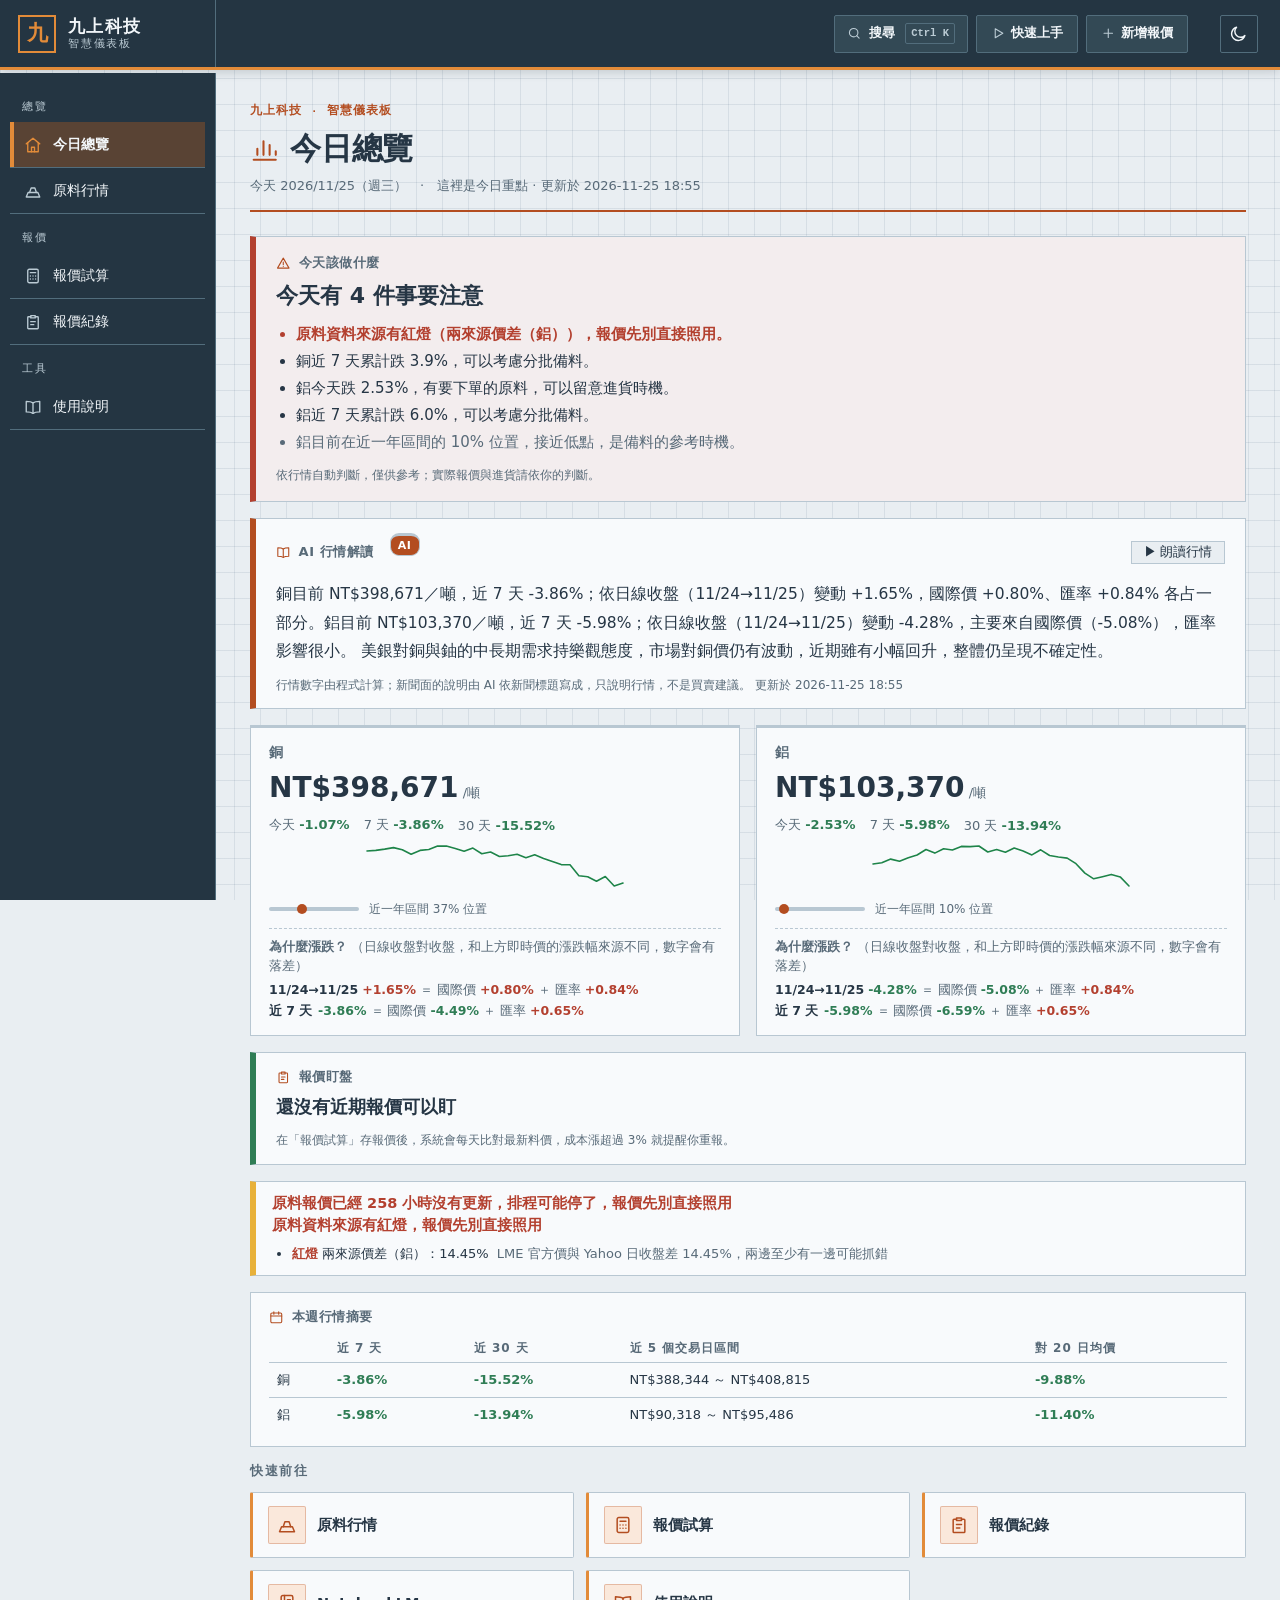
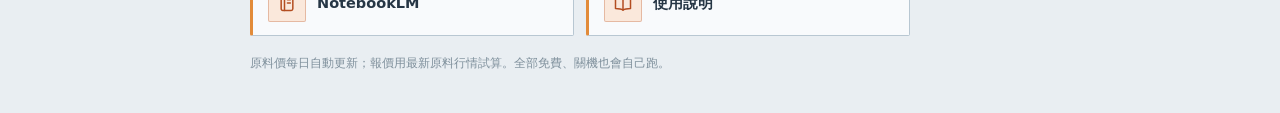
==== commit 23d324c8: "更新銅鋁報價 2026-11-25T10:55Z [skip ci]" ====
--- a/docs/index.html
+++ b/docs/index.html
@@ -3,9 +3,9 @@
 <head>
 <meta charset="utf-8">
 <meta name="viewport" content="width=device-width, initial-scale=1">
-<link rel="stylesheet" href="assets/style.css?v=202611242323">
-<script src="config.js?v=202611242323"></script>
-<script src="assets/palette.js?v=202611242323" defer></script>
+<link rel="stylesheet" href="assets/style.css?v=202611251055">
+<script src="config.js?v=202611251055"></script>
+<script src="assets/palette.js?v=202611251055" defer></script>
 <script src="https://accounts.google.com/gsi/client" async defer></script>
 <title>九上科技 · 智慧儀表板</title>
 </head>
@@ -15,20 +15,20 @@
     <div class="hero">
       <div class="eyebrow">九上科技 · 智慧儀表板</div>
       <h1><svg class="ic" aria-hidden="true"><use href="assets/icons.svg#bars"/></svg>今日總覽</h1>
-      <div class="sub">今天 2026/11/25（週三）　·　這裡是今日重點 · 更新於 2026-11-25 07:23</div>
+      <div class="sub">今天 2026/11/25（週三）　·　這裡是今日重點 · 更新於 2026-11-25 18:55</div>
     </div>
-    <section class="adv adv-red"><div class="adv-k"><svg class="ic" aria-hidden="true"><use href="assets/icons.svg#alert"/></svg>今天該做什麼</div><div class="adv-t">今天有 3 件事要注意</div><ul><li class="adv-red">原料資料來源有紅燈（兩來源價差（鋁）），報價先別直接照用。</li><li class="adv-attention">銅近 7 天累計跌 8.4%，可以考慮分批備料。</li><li class="adv-attention">鋁近 7 天累計跌 9.6%，可以考慮分批備料。</li></ul><div class="adv-f">依行情自動判斷，僅供參考；實際報價與進貨請依你的判斷。</div></section>
-    <section class="insight"><div class="adv-k"><svg class="ic" aria-hidden="true"><use href="assets/icons.svg#book"/></svg>AI 行情解讀<span class="ins-badge ai">AI</span><button type="button" class="speak" id="speakBtn" title="用瀏覽器內建語音唸出今日行情">▶ 朗讀行情</button></div><p>銅目前 NT$400,581／噸，近 7 天 -8.36%；依日線收盤（11/23→11/24）變動 -2.65%，主要來自國際價（-2.58%），匯率影響很小。鋁目前 NT$105,422／噸，近 7 天 -9.57%；依日線收盤（11/23→11/24）變動 -5.08%，主要來自國際價（-5.00%），匯率影響很小。 近期銅價下跌，鋁價亦呈現下行趨勢，市場情緒較為平靜。 此外，鎢金屬出口管制引發的供應不穩，陶瓷纖維毯與分子捕捉材料市場預測顯示未來需求將持續成長，整體市場氛圍保持中性。</p><div class="adv-f"><span id="speakNote"></span>行情數字由程式計算；新聞面的說明由 AI 依新聞標題寫成，只說明行情，不是買賣建議。 更新於 2026-11-25 07:23</div></section>
-    <div class="pcards"><a class="pcard" href="metals.html"><div class="pc-n">銅</div><div class="pc-p">NT$<span data-count="400581">400,581</span><small> /噸</small></div><div class="pc-r"><span>今天 <span class="pm ">+0.00%</span></span><span>7 天 <span class="pm down">-8.36%</span></span><span>30 天 <span class="pm down">-14.49%</span></span></div><div class="pc-s"><svg width="260" height="44" viewBox="0 0 260 44"><polyline fill="none" stroke="#1e8449" stroke-width="1.6" stroke-linecap="round" stroke-linejoin="round" pathLength="1" points="2.0,5.0 10.8,7.7 19.7,6.9 28.5,5.5 37.3,3.7 46.1,6.2 55.0,11.2 63.8,7.0 72.6,6.0 81.4,2.0 90.3,2.1 99.1,4.7 107.9,7.9 116.8,4.4 125.6,10.7 134.4,8.7 143.2,13.8 152.1,13.0 160.9,11.3 169.7,15.2 178.6,11.9 187.4,16.1 196.2,19.4 205.0,22.9 213.9,23.1 222.7,35.4 231.5,36.6 240.3,41.6 249.2,36.4 258.0,42.0"/></svg></div><div class="pc-pos"><div class="pc-bar"><i style="left:41%"></i></div><span>近一年區間 41% 位置</span></div><div class="pc-attr"><div class="pc-at">為什麼漲跌？<i>（日線收盤對收盤，和上方即時價的漲跌幅來源不同，數字會有落差）</i></div><div class="pc-a"><b>11/23→11/24</b> <span class="pm down">-2.65%</span> ＝ 國際價 <span class="pm down">-2.58%</span> ＋ 匯率 <span class="pm down">-0.08%</span></div><div class="pc-a"><b>近 7 天</b> <span class="pm down">-8.36%</span> ＝ 國際價 <span class="pm down">-8.27%</span> ＋ 匯率 <span class="pm down">-0.10%</span></div></div></a><a class="pcard" href="metals.html"><div class="pc-n">鋁</div><div class="pc-p">NT$<span data-count="105422">105,422</span><small> /噸</small></div><div class="pc-r"><span>今天 <span class="pm ">+0.00%</span></span><span>7 天 <span class="pm down">-9.57%</span></span><span>30 天 <span class="pm down">-14.93%</span></span></div><div class="pc-s"><svg width="260" height="44" viewBox="0 0 260 44"><polyline fill="none" stroke="#1e8449" stroke-width="1.6" stroke-linecap="round" stroke-linejoin="round" pathLength="1" points="2.0,22.0 10.8,20.3 19.7,19.1 28.5,15.3 37.3,17.6 46.1,14.0 55.0,11.2 63.8,5.5 72.6,9.2 81.4,4.7 90.3,6.1 99.1,2.4 107.9,2.6 116.8,2.0 125.6,8.1 134.4,5.6 143.2,8.3 152.1,4.1 160.9,7.2 169.7,11.1 178.6,5.9 187.4,11.7 196.2,13.2 205.0,14.3 213.9,20.0 222.7,29.5 231.5,35.4 240.3,33.2 249.2,30.9 258.0,42.0"/></svg></div><div class="pc-pos"><div class="pc-bar"><i style="left:11%"></i></div><span>近一年區間 11% 位置</span></div><div class="pc-attr"><div class="pc-at">為什麼漲跌？<i>（日線收盤對收盤，和上方即時價的漲跌幅來源不同，數字會有落差）</i></div><div class="pc-a"><b>11/23→11/24</b> <span class="pm down">-5.08%</span> ＝ 國際價 <span class="pm down">-5.00%</span> ＋ 匯率 <span class="pm down">-0.08%</span></div><div class="pc-a"><b>近 7 天</b> <span class="pm down">-9.57%</span> ＝ 國際價 <span class="pm down">-9.48%</span> ＋ 匯率 <span class="pm down">-0.10%</span></div></div></a></div>
+    <section class="adv adv-red"><div class="adv-k"><svg class="ic" aria-hidden="true"><use href="assets/icons.svg#alert"/></svg>今天該做什麼</div><div class="adv-t">今天有 4 件事要注意</div><ul><li class="adv-red">原料資料來源有紅燈（兩來源價差（鋁）），報價先別直接照用。</li><li class="adv-attention">銅近 7 天累計跌 3.9%，可以考慮分批備料。</li><li class="adv-attention">鋁今天跌 2.53%，有要下單的原料，可以留意進貨時機。</li><li class="adv-attention">鋁近 7 天累計跌 6.0%，可以考慮分批備料。</li><li class="adv-info">鋁目前在近一年區間的 10% 位置，接近低點，是備料的參考時機。</li></ul><div class="adv-f">依行情自動判斷，僅供參考；實際報價與進貨請依你的判斷。</div></section>
+    <section class="insight"><div class="adv-k"><svg class="ic" aria-hidden="true"><use href="assets/icons.svg#book"/></svg>AI 行情解讀<span class="ins-badge ai">AI</span><button type="button" class="speak" id="speakBtn" title="用瀏覽器內建語音唸出今日行情">▶ 朗讀行情</button></div><p>銅目前 NT$398,671／噸，近 7 天 -3.86%；依日線收盤（11/24→11/25）變動 +1.65%，國際價 +0.80%、匯率 +0.84% 各占一部分。鋁目前 NT$103,370／噸，近 7 天 -5.98%；依日線收盤（11/24→11/25）變動 -4.28%，主要來自國際價（-5.08%），匯率影響很小。 美銀對銅與鈾的中長期需求持樂觀態度，市場對銅價仍有波動，近期雖有小幅回升，整體仍呈現不確定性。</p><div class="adv-f"><span id="speakNote"></span>行情數字由程式計算；新聞面的說明由 AI 依新聞標題寫成，只說明行情，不是買賣建議。 更新於 2026-11-25 18:55</div></section>
+    <div class="pcards"><a class="pcard" href="metals.html"><div class="pc-n">銅</div><div class="pc-p">NT$<span data-count="398671">398,671</span><small> /噸</small></div><div class="pc-r"><span>今天 <span class="pm down">-1.07%</span></span><span>7 天 <span class="pm down">-3.86%</span></span><span>30 天 <span class="pm down">-15.52%</span></span></div><div class="pc-s"><svg width="260" height="44" viewBox="0 0 260 44"><polyline fill="none" stroke="#1e8449" stroke-width="1.6" stroke-linecap="round" stroke-linejoin="round" pathLength="1" points="2.0,7.0 10.8,6.4 19.7,5.1 28.5,3.6 37.3,5.7 46.1,10.2 55.0,6.4 63.8,5.5 72.6,2.0 81.4,2.1 90.3,4.4 99.1,7.2 107.9,4.1 116.8,9.7 125.6,8.0 134.4,12.5 143.2,11.7 152.1,10.3 160.9,13.7 169.7,10.8 178.6,14.5 187.4,17.5 196.2,20.6 205.0,20.8 213.9,31.7 222.7,32.8 231.5,37.2 240.3,32.5 249.2,42.0 258.0,39.0"/></svg></div><div class="pc-pos"><div class="pc-bar"><i style="left:37%"></i></div><span>近一年區間 37% 位置</span></div><div class="pc-attr"><div class="pc-at">為什麼漲跌？<i>（日線收盤對收盤，和上方即時價的漲跌幅來源不同，數字會有落差）</i></div><div class="pc-a"><b>11/24→11/25</b> <span class="pm up">+1.65%</span> ＝ 國際價 <span class="pm up">+0.80%</span> ＋ 匯率 <span class="pm up">+0.84%</span></div><div class="pc-a"><b>近 7 天</b> <span class="pm down">-3.86%</span> ＝ 國際價 <span class="pm down">-4.49%</span> ＋ 匯率 <span class="pm up">+0.65%</span></div></div></a><a class="pcard" href="metals.html"><div class="pc-n">鋁</div><div class="pc-p">NT$<span data-count="103370">103,370</span><small> /噸</small></div><div class="pc-r"><span>今天 <span class="pm down">-2.53%</span></span><span>7 天 <span class="pm down">-5.98%</span></span><span>30 天 <span class="pm down">-13.94%</span></span></div><div class="pc-s"><svg width="260" height="44" viewBox="0 0 260 44"><polyline fill="none" stroke="#1e8449" stroke-width="1.6" stroke-linecap="round" stroke-linejoin="round" pathLength="1" points="2.0,20.0 10.8,18.8 19.7,15.1 28.5,17.3 37.3,13.8 46.1,11.0 55.0,5.5 63.8,9.1 72.6,4.7 81.4,6.0 90.3,2.4 99.1,2.6 107.9,2.0 116.8,8.0 125.6,5.6 134.4,8.2 143.2,4.1 152.1,7.1 160.9,10.9 169.7,5.8 178.6,11.5 187.4,13.0 196.2,14.1 205.0,19.7 213.9,29.1 222.7,34.8 231.5,32.7 240.3,30.4 249.2,32.9 258.0,42.0"/></svg></div><div class="pc-pos"><div class="pc-bar"><i style="left:10%"></i></div><span>近一年區間 10% 位置</span></div><div class="pc-attr"><div class="pc-at">為什麼漲跌？<i>（日線收盤對收盤，和上方即時價的漲跌幅來源不同，數字會有落差）</i></div><div class="pc-a"><b>11/24→11/25</b> <span class="pm down">-4.28%</span> ＝ 國際價 <span class="pm down">-5.08%</span> ＋ 匯率 <span class="pm up">+0.84%</span></div><div class="pc-a"><b>近 7 天</b> <span class="pm down">-5.98%</span> ＝ 國際價 <span class="pm down">-6.59%</span> ＋ 匯率 <span class="pm up">+0.65%</span></div></div></a></div>
     <section class="watchbox" id="watchBox" hidden></section>
-    <div id="dhBox" class="dhbox" data-upd="2026-11-25 07:23"><div class="dh-t dh-red">原料資料來源有紅燈，報價先別直接照用</div><ul><li><b class="dh-red">紅燈</b> 兩來源價差（鋁）：16.31%<span>LME 官方價與 Yahoo 日收盤差 16.31%，兩邊至少有一邊可能抓錯</span></li></ul></div>
-    <section class="weekbox"><div class="adv-k"><svg class="ic" aria-hidden="true"><use href="assets/icons.svg#calendar"/></svg>本週行情摘要</div><table><thead><tr><th></th><th>近 7 天</th><th>近 30 天</th><th>近 5 個交易日區間</th><th>對 20 日均價</th></tr></thead><tbody><tr><td>銅</td><td><span class="pm down">-8.36%</span></td><td><span class="pm down">-14.49%</span></td><td>NT$397,971 ～ NT$410,630</td><td><span class="pm down">-10.07%</span></td></tr><tr><td>鋁</td><td><span class="pm down">-9.57%</span></td><td><span class="pm down">-14.93%</span></td><td>NT$90,637 ～ NT$96,067</td><td><span class="pm down">-11.62%</span></td></tr></tbody></table></section>
+    <div id="dhBox" class="dhbox" data-upd="2026-11-25 18:55"><div class="dh-t dh-red">原料資料來源有紅燈，報價先別直接照用</div><ul><li><b class="dh-red">紅燈</b> 兩來源價差（鋁）：14.45%<span>LME 官方價與 Yahoo 日收盤差 14.45%，兩邊至少有一邊可能抓錯</span></li></ul></div>
+    <section class="weekbox"><div class="adv-k"><svg class="ic" aria-hidden="true"><use href="assets/icons.svg#calendar"/></svg>本週行情摘要</div><table><thead><tr><th></th><th>近 7 天</th><th>近 30 天</th><th>近 5 個交易日區間</th><th>對 20 日均價</th></tr></thead><tbody><tr><td>銅</td><td><span class="pm down">-3.86%</span></td><td><span class="pm down">-15.52%</span></td><td>NT$388,344 ～ NT$408,815</td><td><span class="pm down">-9.88%</span></td></tr><tr><td>鋁</td><td><span class="pm down">-5.98%</span></td><td><span class="pm down">-13.94%</span></td><td>NT$90,318 ～ NT$95,486</td><td><span class="pm down">-11.40%</span></td></tr></tbody></table></section>
     <div class="hqlabel">快速前往</div>
     <div class="hquick"><a class="hq" href="metals.html"><span class="hqi"><svg class="ic" aria-hidden="true"><use href="assets/icons.svg#ingot"/></svg></span><span class="hqt">原料行情</span></a><a class="hq" href="quote.html"><span class="hqi"><svg class="ic" aria-hidden="true"><use href="assets/icons.svg#calc"/></svg></span><span class="hqt">報價試算</span></a><a class="hq" href="records.html"><span class="hqi"><svg class="ic" aria-hidden="true"><use href="assets/icons.svg#clipboard"/></svg></span><span class="hqt">報價紀錄</span></a><a class="hq" id="nbCard" href="https://notebooklm.google.com" target="_blank" rel="noopener"><span class="hqi"><svg class="ic" aria-hidden="true"><use href="assets/icons.svg#notebook"/></svg></span><span class="hqt">NotebookLM</span></a><a class="hq" href="help.html"><span class="hqi"><svg class="ic" aria-hidden="true"><use href="assets/icons.svg#book"/></svg></span><span class="hqt">使用說明</span></a></div>
     <div class="foot">原料價每日自動更新；報價用最新原料行情試算。全部免費、關機也會自己跑。</div>
   </div>
   <script>(function(){var u=(window.APP_CONFIG||{}).NOTEBOOK_URL;var c=document.getElementById("nbCard");if(c&&u)c.href=u;})();</script>
-<script>window.RECORD_MATERIALS = [{"key": "copper", "name": "銅", "nt": 400.6}, {"key": "aluminum", "name": "鋁", "nt": 105.4}];</script>
-  <script src="assets/app.js?v=202611242323"></script>
+<script>window.RECORD_MATERIALS = [{"key": "copper", "name": "銅", "nt": 398.7}, {"key": "aluminum", "name": "鋁", "nt": 103.4}];</script>
+  <script src="assets/app.js?v=202611251055"></script>
 </body>
 </html>
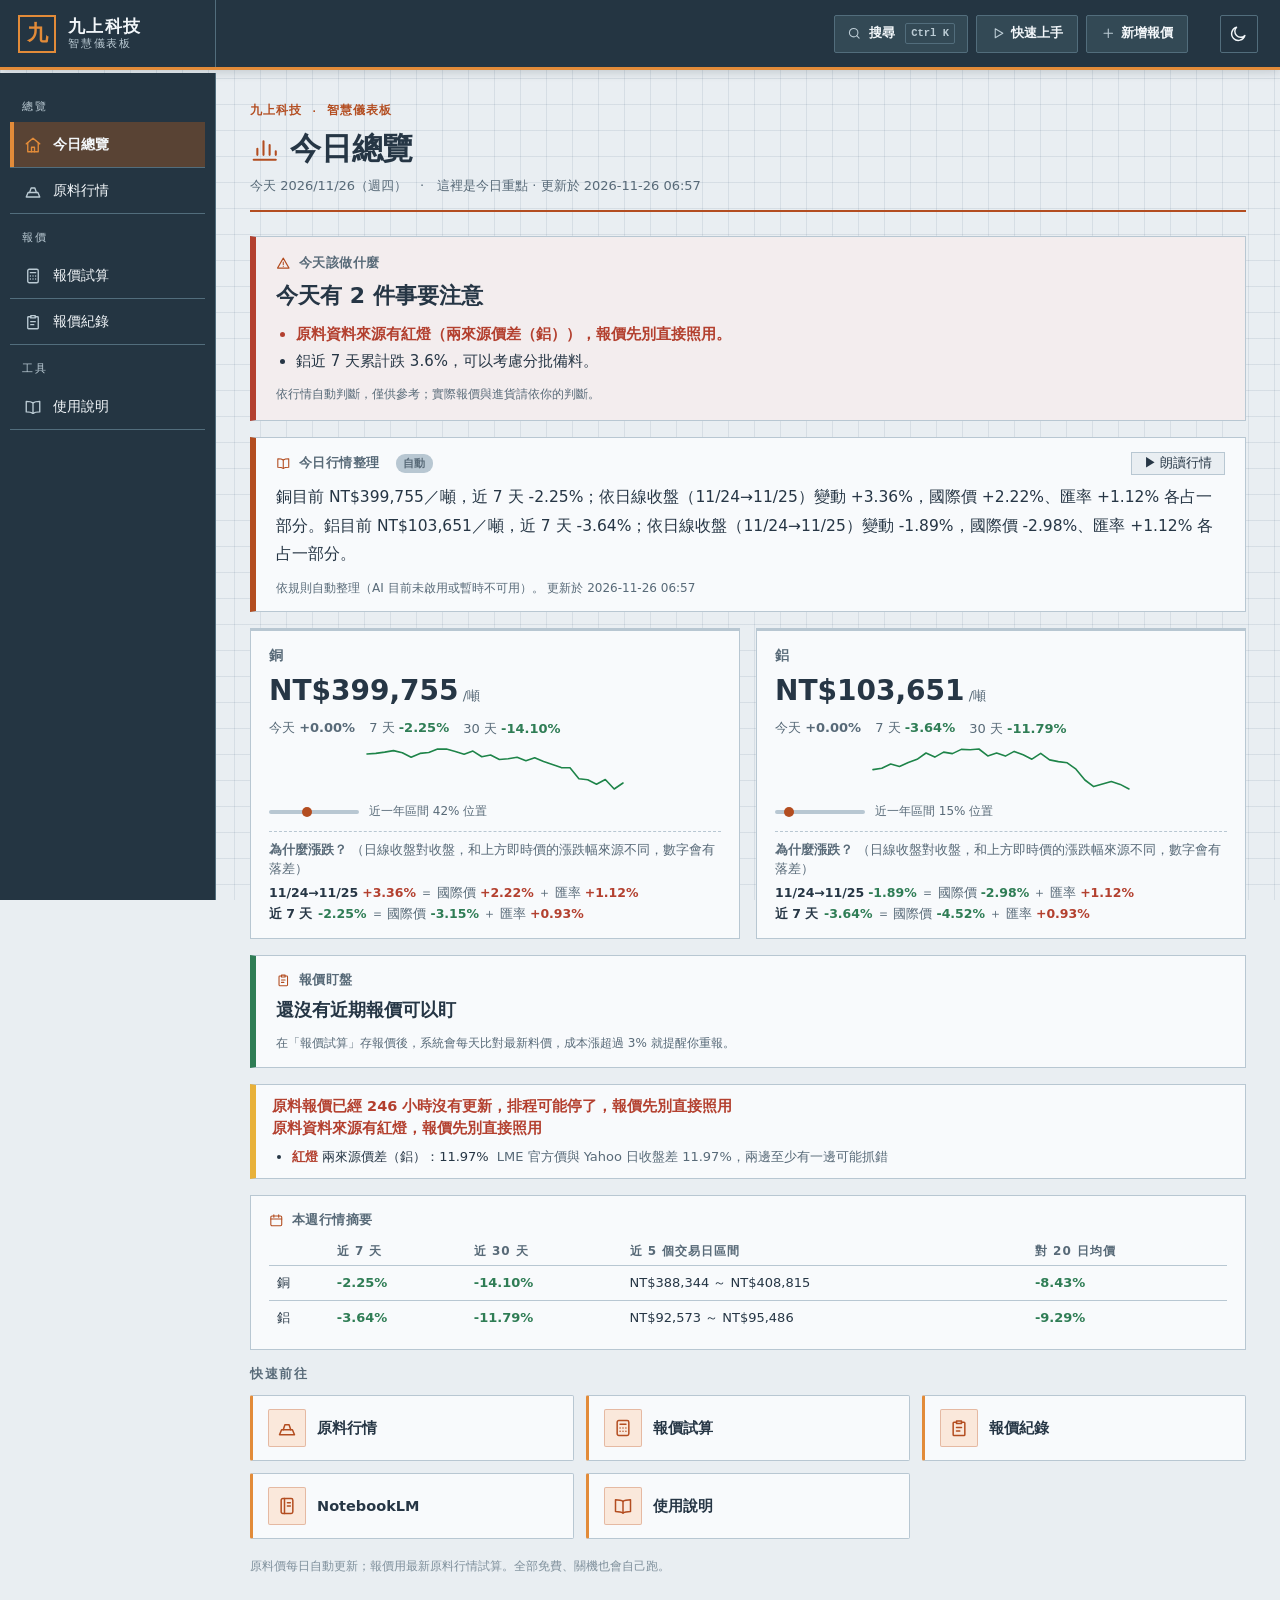
==== commit 9b8fbc9b: "更新銅鋁報價 2026-11-25T22:57Z [skip ci]" ====
--- a/docs/index.html
+++ b/docs/index.html
@@ -3,9 +3,9 @@
 <head>
 <meta charset="utf-8">
 <meta name="viewport" content="width=device-width, initial-scale=1">
-<link rel="stylesheet" href="assets/style.css?v=202611251055">
-<script src="config.js?v=202611251055"></script>
-<script src="assets/palette.js?v=202611251055" defer></script>
+<link rel="stylesheet" href="assets/style.css?v=202611252257">
+<script src="config.js?v=202611252257"></script>
+<script src="assets/palette.js?v=202611252257" defer></script>
 <script src="https://accounts.google.com/gsi/client" async defer></script>
 <title>九上科技 · 智慧儀表板</title>
 </head>
@@ -15,20 +15,20 @@
     <div class="hero">
       <div class="eyebrow">九上科技 · 智慧儀表板</div>
       <h1><svg class="ic" aria-hidden="true"><use href="assets/icons.svg#bars"/></svg>今日總覽</h1>
-      <div class="sub">今天 2026/11/25（週三）　·　這裡是今日重點 · 更新於 2026-11-25 18:55</div>
+      <div class="sub">今天 2026/11/26（週四）　·　這裡是今日重點 · 更新於 2026-11-26 06:57</div>
     </div>
-    <section class="adv adv-red"><div class="adv-k"><svg class="ic" aria-hidden="true"><use href="assets/icons.svg#alert"/></svg>今天該做什麼</div><div class="adv-t">今天有 4 件事要注意</div><ul><li class="adv-red">原料資料來源有紅燈（兩來源價差（鋁）），報價先別直接照用。</li><li class="adv-attention">銅近 7 天累計跌 3.9%，可以考慮分批備料。</li><li class="adv-attention">鋁今天跌 2.53%，有要下單的原料，可以留意進貨時機。</li><li class="adv-attention">鋁近 7 天累計跌 6.0%，可以考慮分批備料。</li><li class="adv-info">鋁目前在近一年區間的 10% 位置，接近低點，是備料的參考時機。</li></ul><div class="adv-f">依行情自動判斷，僅供參考；實際報價與進貨請依你的判斷。</div></section>
-    <section class="insight"><div class="adv-k"><svg class="ic" aria-hidden="true"><use href="assets/icons.svg#book"/></svg>AI 行情解讀<span class="ins-badge ai">AI</span><button type="button" class="speak" id="speakBtn" title="用瀏覽器內建語音唸出今日行情">▶ 朗讀行情</button></div><p>銅目前 NT$398,671／噸，近 7 天 -3.86%；依日線收盤（11/24→11/25）變動 +1.65%，國際價 +0.80%、匯率 +0.84% 各占一部分。鋁目前 NT$103,370／噸，近 7 天 -5.98%；依日線收盤（11/24→11/25）變動 -4.28%，主要來自國際價（-5.08%），匯率影響很小。 美銀對銅與鈾的中長期需求持樂觀態度，市場對銅價仍有波動，近期雖有小幅回升，整體仍呈現不確定性。</p><div class="adv-f"><span id="speakNote"></span>行情數字由程式計算；新聞面的說明由 AI 依新聞標題寫成，只說明行情，不是買賣建議。 更新於 2026-11-25 18:55</div></section>
-    <div class="pcards"><a class="pcard" href="metals.html"><div class="pc-n">銅</div><div class="pc-p">NT$<span data-count="398671">398,671</span><small> /噸</small></div><div class="pc-r"><span>今天 <span class="pm down">-1.07%</span></span><span>7 天 <span class="pm down">-3.86%</span></span><span>30 天 <span class="pm down">-15.52%</span></span></div><div class="pc-s"><svg width="260" height="44" viewBox="0 0 260 44"><polyline fill="none" stroke="#1e8449" stroke-width="1.6" stroke-linecap="round" stroke-linejoin="round" pathLength="1" points="2.0,7.0 10.8,6.4 19.7,5.1 28.5,3.6 37.3,5.7 46.1,10.2 55.0,6.4 63.8,5.5 72.6,2.0 81.4,2.1 90.3,4.4 99.1,7.2 107.9,4.1 116.8,9.7 125.6,8.0 134.4,12.5 143.2,11.7 152.1,10.3 160.9,13.7 169.7,10.8 178.6,14.5 187.4,17.5 196.2,20.6 205.0,20.8 213.9,31.7 222.7,32.8 231.5,37.2 240.3,32.5 249.2,42.0 258.0,39.0"/></svg></div><div class="pc-pos"><div class="pc-bar"><i style="left:37%"></i></div><span>近一年區間 37% 位置</span></div><div class="pc-attr"><div class="pc-at">為什麼漲跌？<i>（日線收盤對收盤，和上方即時價的漲跌幅來源不同，數字會有落差）</i></div><div class="pc-a"><b>11/24→11/25</b> <span class="pm up">+1.65%</span> ＝ 國際價 <span class="pm up">+0.80%</span> ＋ 匯率 <span class="pm up">+0.84%</span></div><div class="pc-a"><b>近 7 天</b> <span class="pm down">-3.86%</span> ＝ 國際價 <span class="pm down">-4.49%</span> ＋ 匯率 <span class="pm up">+0.65%</span></div></div></a><a class="pcard" href="metals.html"><div class="pc-n">鋁</div><div class="pc-p">NT$<span data-count="103370">103,370</span><small> /噸</small></div><div class="pc-r"><span>今天 <span class="pm down">-2.53%</span></span><span>7 天 <span class="pm down">-5.98%</span></span><span>30 天 <span class="pm down">-13.94%</span></span></div><div class="pc-s"><svg width="260" height="44" viewBox="0 0 260 44"><polyline fill="none" stroke="#1e8449" stroke-width="1.6" stroke-linecap="round" stroke-linejoin="round" pathLength="1" points="2.0,20.0 10.8,18.8 19.7,15.1 28.5,17.3 37.3,13.8 46.1,11.0 55.0,5.5 63.8,9.1 72.6,4.7 81.4,6.0 90.3,2.4 99.1,2.6 107.9,2.0 116.8,8.0 125.6,5.6 134.4,8.2 143.2,4.1 152.1,7.1 160.9,10.9 169.7,5.8 178.6,11.5 187.4,13.0 196.2,14.1 205.0,19.7 213.9,29.1 222.7,34.8 231.5,32.7 240.3,30.4 249.2,32.9 258.0,42.0"/></svg></div><div class="pc-pos"><div class="pc-bar"><i style="left:10%"></i></div><span>近一年區間 10% 位置</span></div><div class="pc-attr"><div class="pc-at">為什麼漲跌？<i>（日線收盤對收盤，和上方即時價的漲跌幅來源不同，數字會有落差）</i></div><div class="pc-a"><b>11/24→11/25</b> <span class="pm down">-4.28%</span> ＝ 國際價 <span class="pm down">-5.08%</span> ＋ 匯率 <span class="pm up">+0.84%</span></div><div class="pc-a"><b>近 7 天</b> <span class="pm down">-5.98%</span> ＝ 國際價 <span class="pm down">-6.59%</span> ＋ 匯率 <span class="pm up">+0.65%</span></div></div></a></div>
+    <section class="adv adv-red"><div class="adv-k"><svg class="ic" aria-hidden="true"><use href="assets/icons.svg#alert"/></svg>今天該做什麼</div><div class="adv-t">今天有 2 件事要注意</div><ul><li class="adv-red">原料資料來源有紅燈（兩來源價差（鋁）），報價先別直接照用。</li><li class="adv-attention">鋁近 7 天累計跌 3.6%，可以考慮分批備料。</li></ul><div class="adv-f">依行情自動判斷，僅供參考；實際報價與進貨請依你的判斷。</div></section>
+    <section class="insight"><div class="adv-k"><svg class="ic" aria-hidden="true"><use href="assets/icons.svg#book"/></svg>今日行情整理<span class="ins-badge ">自動</span><button type="button" class="speak" id="speakBtn" title="用瀏覽器內建語音唸出今日行情">▶ 朗讀行情</button></div><p>銅目前 NT$399,755／噸，近 7 天 -2.25%；依日線收盤（11/24→11/25）變動 +3.36%，國際價 +2.22%、匯率 +1.12% 各占一部分。鋁目前 NT$103,651／噸，近 7 天 -3.64%；依日線收盤（11/24→11/25）變動 -1.89%，國際價 -2.98%、匯率 +1.12% 各占一部分。</p><div class="adv-f"><span id="speakNote"></span>依規則自動整理（AI 目前未啟用或暫時不可用）。 更新於 2026-11-26 06:57</div></section>
+    <div class="pcards"><a class="pcard" href="metals.html"><div class="pc-n">銅</div><div class="pc-p">NT$<span data-count="399755">399,755</span><small> /噸</small></div><div class="pc-r"><span>今天 <span class="pm ">+0.00%</span></span><span>7 天 <span class="pm down">-2.25%</span></span><span>30 天 <span class="pm down">-14.10%</span></span></div><div class="pc-s"><svg width="260" height="44" viewBox="0 0 260 44"><polyline fill="none" stroke="#1e8449" stroke-width="1.6" stroke-linecap="round" stroke-linejoin="round" pathLength="1" points="2.0,7.0 10.8,6.4 19.7,5.1 28.5,3.6 37.3,5.7 46.1,10.2 55.0,6.4 63.8,5.5 72.6,2.0 81.4,2.1 90.3,4.4 99.1,7.2 107.9,4.1 116.8,9.7 125.6,8.0 134.4,12.5 143.2,11.7 152.1,10.3 160.9,13.7 169.7,10.8 178.6,14.5 187.4,17.5 196.2,20.6 205.0,20.8 213.9,31.7 222.7,32.8 231.5,37.2 240.3,32.5 249.2,42.0 258.0,36.0"/></svg></div><div class="pc-pos"><div class="pc-bar"><i style="left:42%"></i></div><span>近一年區間 42% 位置</span></div><div class="pc-attr"><div class="pc-at">為什麼漲跌？<i>（日線收盤對收盤，和上方即時價的漲跌幅來源不同，數字會有落差）</i></div><div class="pc-a"><b>11/24→11/25</b> <span class="pm up">+3.36%</span> ＝ 國際價 <span class="pm up">+2.22%</span> ＋ 匯率 <span class="pm up">+1.12%</span></div><div class="pc-a"><b>近 7 天</b> <span class="pm down">-2.25%</span> ＝ 國際價 <span class="pm down">-3.15%</span> ＋ 匯率 <span class="pm up">+0.93%</span></div></div></a><a class="pcard" href="metals.html"><div class="pc-n">鋁</div><div class="pc-p">NT$<span data-count="103651">103,651</span><small> /噸</small></div><div class="pc-r"><span>今天 <span class="pm ">+0.00%</span></span><span>7 天 <span class="pm down">-3.64%</span></span><span>30 天 <span class="pm down">-11.79%</span></span></div><div class="pc-s"><svg width="260" height="44" viewBox="0 0 260 44"><polyline fill="none" stroke="#1e8449" stroke-width="1.6" stroke-linecap="round" stroke-linejoin="round" pathLength="1" points="2.0,22.6 10.8,21.2 19.7,17.0 28.5,19.5 37.3,15.5 46.1,12.3 55.0,6.0 63.8,10.1 72.6,5.1 81.4,6.6 90.3,2.4 99.1,2.7 107.9,2.0 116.8,8.9 125.6,6.1 134.4,9.1 143.2,4.4 152.1,7.8 160.9,12.2 169.7,6.4 178.6,12.9 187.4,14.6 196.2,15.8 205.0,22.2 213.9,33.0 222.7,39.6 231.5,37.1 240.3,34.5 249.2,37.4 258.0,42.0"/></svg></div><div class="pc-pos"><div class="pc-bar"><i style="left:15%"></i></div><span>近一年區間 15% 位置</span></div><div class="pc-attr"><div class="pc-at">為什麼漲跌？<i>（日線收盤對收盤，和上方即時價的漲跌幅來源不同，數字會有落差）</i></div><div class="pc-a"><b>11/24→11/25</b> <span class="pm down">-1.89%</span> ＝ 國際價 <span class="pm down">-2.98%</span> ＋ 匯率 <span class="pm up">+1.12%</span></div><div class="pc-a"><b>近 7 天</b> <span class="pm down">-3.64%</span> ＝ 國際價 <span class="pm down">-4.52%</span> ＋ 匯率 <span class="pm up">+0.93%</span></div></div></a></div>
     <section class="watchbox" id="watchBox" hidden></section>
-    <div id="dhBox" class="dhbox" data-upd="2026-11-25 18:55"><div class="dh-t dh-red">原料資料來源有紅燈，報價先別直接照用</div><ul><li><b class="dh-red">紅燈</b> 兩來源價差（鋁）：14.45%<span>LME 官方價與 Yahoo 日收盤差 14.45%，兩邊至少有一邊可能抓錯</span></li></ul></div>
-    <section class="weekbox"><div class="adv-k"><svg class="ic" aria-hidden="true"><use href="assets/icons.svg#calendar"/></svg>本週行情摘要</div><table><thead><tr><th></th><th>近 7 天</th><th>近 30 天</th><th>近 5 個交易日區間</th><th>對 20 日均價</th></tr></thead><tbody><tr><td>銅</td><td><span class="pm down">-3.86%</span></td><td><span class="pm down">-15.52%</span></td><td>NT$388,344 ～ NT$408,815</td><td><span class="pm down">-9.88%</span></td></tr><tr><td>鋁</td><td><span class="pm down">-5.98%</span></td><td><span class="pm down">-13.94%</span></td><td>NT$90,318 ～ NT$95,486</td><td><span class="pm down">-11.40%</span></td></tr></tbody></table></section>
+    <div id="dhBox" class="dhbox" data-upd="2026-11-26 06:57"><div class="dh-t dh-red">原料資料來源有紅燈，報價先別直接照用</div><ul><li><b class="dh-red">紅燈</b> 兩來源價差（鋁）：11.97%<span>LME 官方價與 Yahoo 日收盤差 11.97%，兩邊至少有一邊可能抓錯</span></li></ul></div>
+    <section class="weekbox"><div class="adv-k"><svg class="ic" aria-hidden="true"><use href="assets/icons.svg#calendar"/></svg>本週行情摘要</div><table><thead><tr><th></th><th>近 7 天</th><th>近 30 天</th><th>近 5 個交易日區間</th><th>對 20 日均價</th></tr></thead><tbody><tr><td>銅</td><td><span class="pm down">-2.25%</span></td><td><span class="pm down">-14.10%</span></td><td>NT$388,344 ～ NT$408,815</td><td><span class="pm down">-8.43%</span></td></tr><tr><td>鋁</td><td><span class="pm down">-3.64%</span></td><td><span class="pm down">-11.79%</span></td><td>NT$92,573 ～ NT$95,486</td><td><span class="pm down">-9.29%</span></td></tr></tbody></table></section>
     <div class="hqlabel">快速前往</div>
     <div class="hquick"><a class="hq" href="metals.html"><span class="hqi"><svg class="ic" aria-hidden="true"><use href="assets/icons.svg#ingot"/></svg></span><span class="hqt">原料行情</span></a><a class="hq" href="quote.html"><span class="hqi"><svg class="ic" aria-hidden="true"><use href="assets/icons.svg#calc"/></svg></span><span class="hqt">報價試算</span></a><a class="hq" href="records.html"><span class="hqi"><svg class="ic" aria-hidden="true"><use href="assets/icons.svg#clipboard"/></svg></span><span class="hqt">報價紀錄</span></a><a class="hq" id="nbCard" href="https://notebooklm.google.com" target="_blank" rel="noopener"><span class="hqi"><svg class="ic" aria-hidden="true"><use href="assets/icons.svg#notebook"/></svg></span><span class="hqt">NotebookLM</span></a><a class="hq" href="help.html"><span class="hqi"><svg class="ic" aria-hidden="true"><use href="assets/icons.svg#book"/></svg></span><span class="hqt">使用說明</span></a></div>
     <div class="foot">原料價每日自動更新；報價用最新原料行情試算。全部免費、關機也會自己跑。</div>
   </div>
   <script>(function(){var u=(window.APP_CONFIG||{}).NOTEBOOK_URL;var c=document.getElementById("nbCard");if(c&&u)c.href=u;})();</script>
-<script>window.RECORD_MATERIALS = [{"key": "copper", "name": "銅", "nt": 398.7}, {"key": "aluminum", "name": "鋁", "nt": 103.4}];</script>
-  <script src="assets/app.js?v=202611251055"></script>
+<script>window.RECORD_MATERIALS = [{"key": "copper", "name": "銅", "nt": 399.8}, {"key": "aluminum", "name": "鋁", "nt": 103.7}];</script>
+  <script src="assets/app.js?v=202611252257"></script>
 </body>
 </html>
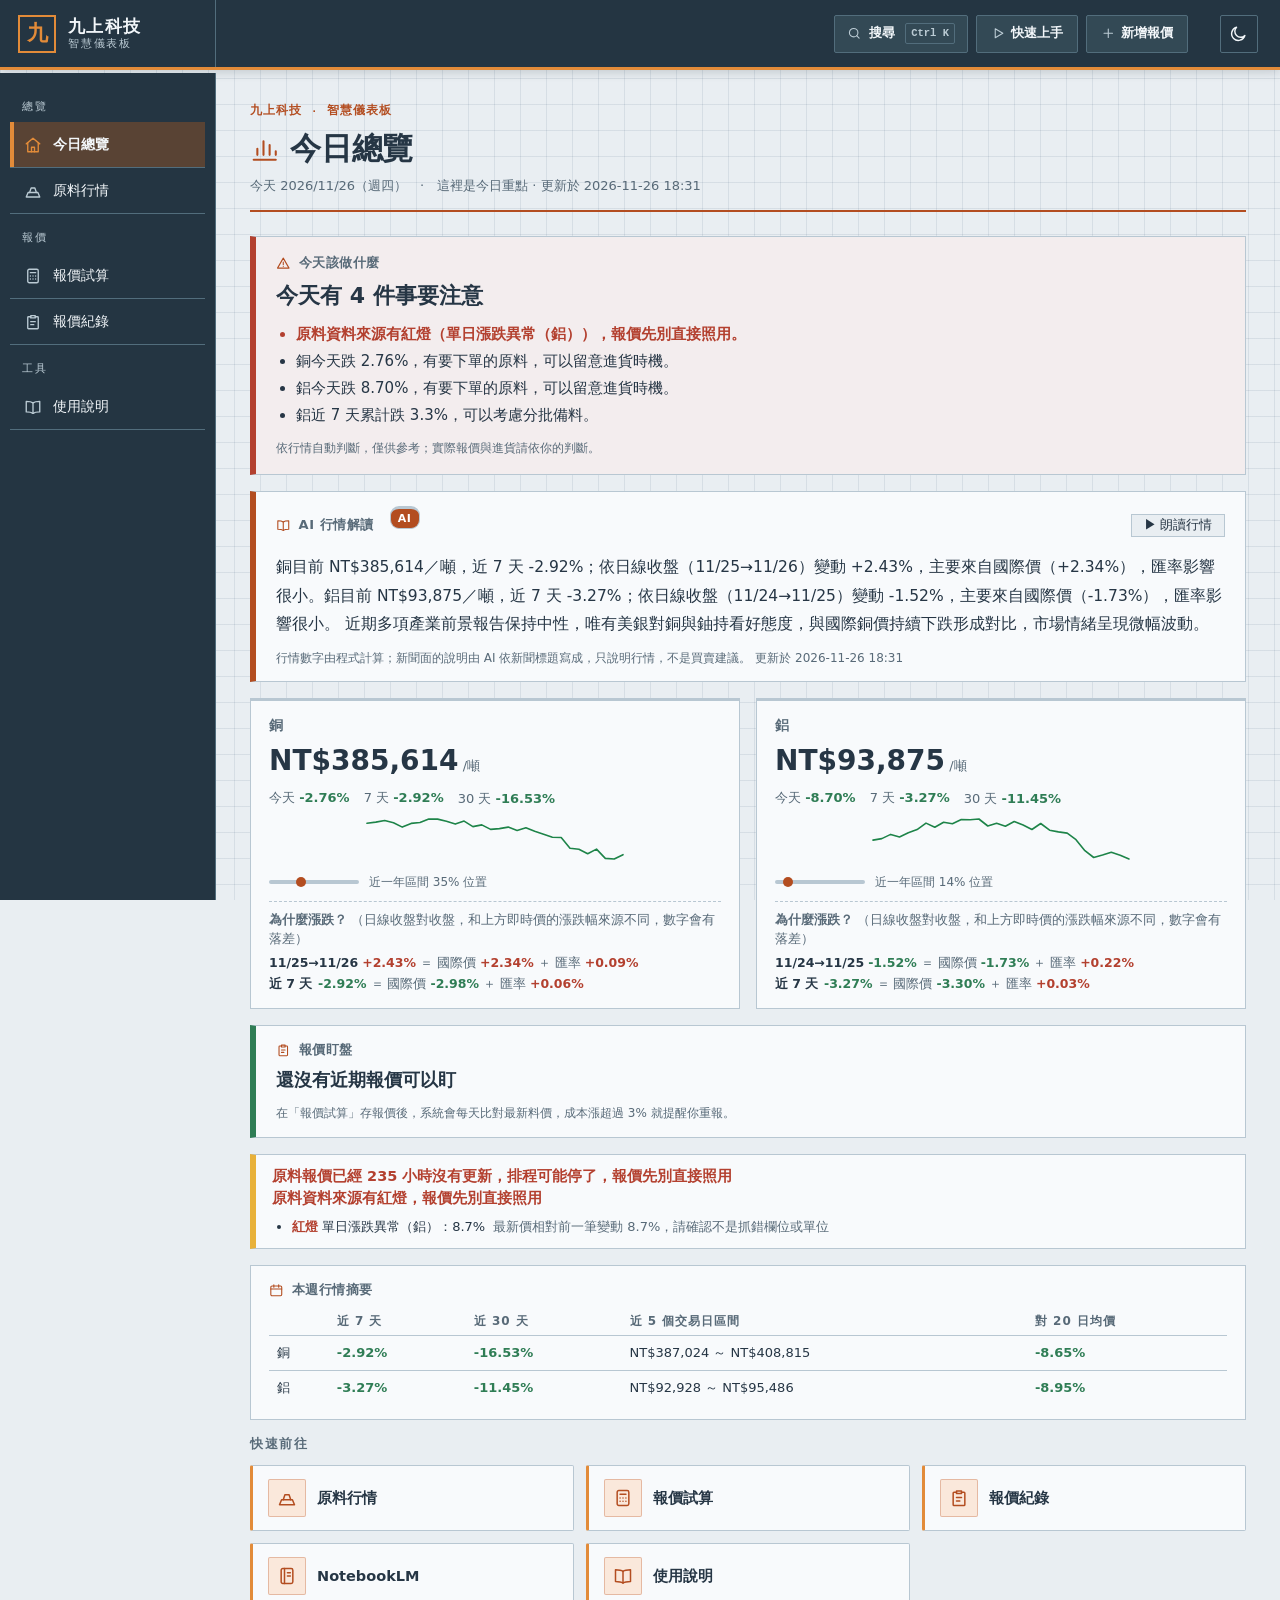
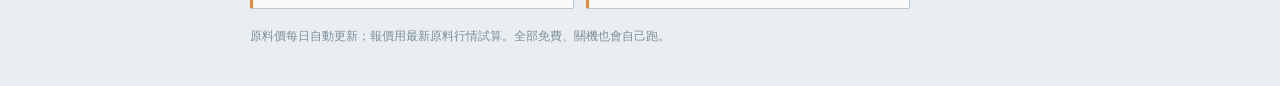
==== commit df258dd8: "更新銅鋁報價 2026-11-26T10:31Z [skip ci]" ====
--- a/docs/index.html
+++ b/docs/index.html
@@ -3,9 +3,9 @@
 <head>
 <meta charset="utf-8">
 <meta name="viewport" content="width=device-width, initial-scale=1">
-<link rel="stylesheet" href="assets/style.css?v=202611252257">
-<script src="config.js?v=202611252257"></script>
-<script src="assets/palette.js?v=202611252257" defer></script>
+<link rel="stylesheet" href="assets/style.css?v=202611261031">
+<script src="config.js?v=202611261031"></script>
+<script src="assets/palette.js?v=202611261031" defer></script>
 <script src="https://accounts.google.com/gsi/client" async defer></script>
 <title>九上科技 · 智慧儀表板</title>
 </head>
@@ -15,20 +15,20 @@
     <div class="hero">
       <div class="eyebrow">九上科技 · 智慧儀表板</div>
       <h1><svg class="ic" aria-hidden="true"><use href="assets/icons.svg#bars"/></svg>今日總覽</h1>
-      <div class="sub">今天 2026/11/26（週四）　·　這裡是今日重點 · 更新於 2026-11-26 06:57</div>
+      <div class="sub">今天 2026/11/26（週四）　·　這裡是今日重點 · 更新於 2026-11-26 18:31</div>
     </div>
-    <section class="adv adv-red"><div class="adv-k"><svg class="ic" aria-hidden="true"><use href="assets/icons.svg#alert"/></svg>今天該做什麼</div><div class="adv-t">今天有 2 件事要注意</div><ul><li class="adv-red">原料資料來源有紅燈（兩來源價差（鋁）），報價先別直接照用。</li><li class="adv-attention">鋁近 7 天累計跌 3.6%，可以考慮分批備料。</li></ul><div class="adv-f">依行情自動判斷，僅供參考；實際報價與進貨請依你的判斷。</div></section>
-    <section class="insight"><div class="adv-k"><svg class="ic" aria-hidden="true"><use href="assets/icons.svg#book"/></svg>今日行情整理<span class="ins-badge ">自動</span><button type="button" class="speak" id="speakBtn" title="用瀏覽器內建語音唸出今日行情">▶ 朗讀行情</button></div><p>銅目前 NT$399,755／噸，近 7 天 -2.25%；依日線收盤（11/24→11/25）變動 +3.36%，國際價 +2.22%、匯率 +1.12% 各占一部分。鋁目前 NT$103,651／噸，近 7 天 -3.64%；依日線收盤（11/24→11/25）變動 -1.89%，國際價 -2.98%、匯率 +1.12% 各占一部分。</p><div class="adv-f"><span id="speakNote"></span>依規則自動整理（AI 目前未啟用或暫時不可用）。 更新於 2026-11-26 06:57</div></section>
-    <div class="pcards"><a class="pcard" href="metals.html"><div class="pc-n">銅</div><div class="pc-p">NT$<span data-count="399755">399,755</span><small> /噸</small></div><div class="pc-r"><span>今天 <span class="pm ">+0.00%</span></span><span>7 天 <span class="pm down">-2.25%</span></span><span>30 天 <span class="pm down">-14.10%</span></span></div><div class="pc-s"><svg width="260" height="44" viewBox="0 0 260 44"><polyline fill="none" stroke="#1e8449" stroke-width="1.6" stroke-linecap="round" stroke-linejoin="round" pathLength="1" points="2.0,7.0 10.8,6.4 19.7,5.1 28.5,3.6 37.3,5.7 46.1,10.2 55.0,6.4 63.8,5.5 72.6,2.0 81.4,2.1 90.3,4.4 99.1,7.2 107.9,4.1 116.8,9.7 125.6,8.0 134.4,12.5 143.2,11.7 152.1,10.3 160.9,13.7 169.7,10.8 178.6,14.5 187.4,17.5 196.2,20.6 205.0,20.8 213.9,31.7 222.7,32.8 231.5,37.2 240.3,32.5 249.2,42.0 258.0,36.0"/></svg></div><div class="pc-pos"><div class="pc-bar"><i style="left:42%"></i></div><span>近一年區間 42% 位置</span></div><div class="pc-attr"><div class="pc-at">為什麼漲跌？<i>（日線收盤對收盤，和上方即時價的漲跌幅來源不同，數字會有落差）</i></div><div class="pc-a"><b>11/24→11/25</b> <span class="pm up">+3.36%</span> ＝ 國際價 <span class="pm up">+2.22%</span> ＋ 匯率 <span class="pm up">+1.12%</span></div><div class="pc-a"><b>近 7 天</b> <span class="pm down">-2.25%</span> ＝ 國際價 <span class="pm down">-3.15%</span> ＋ 匯率 <span class="pm up">+0.93%</span></div></div></a><a class="pcard" href="metals.html"><div class="pc-n">鋁</div><div class="pc-p">NT$<span data-count="103651">103,651</span><small> /噸</small></div><div class="pc-r"><span>今天 <span class="pm ">+0.00%</span></span><span>7 天 <span class="pm down">-3.64%</span></span><span>30 天 <span class="pm down">-11.79%</span></span></div><div class="pc-s"><svg width="260" height="44" viewBox="0 0 260 44"><polyline fill="none" stroke="#1e8449" stroke-width="1.6" stroke-linecap="round" stroke-linejoin="round" pathLength="1" points="2.0,22.6 10.8,21.2 19.7,17.0 28.5,19.5 37.3,15.5 46.1,12.3 55.0,6.0 63.8,10.1 72.6,5.1 81.4,6.6 90.3,2.4 99.1,2.7 107.9,2.0 116.8,8.9 125.6,6.1 134.4,9.1 143.2,4.4 152.1,7.8 160.9,12.2 169.7,6.4 178.6,12.9 187.4,14.6 196.2,15.8 205.0,22.2 213.9,33.0 222.7,39.6 231.5,37.1 240.3,34.5 249.2,37.4 258.0,42.0"/></svg></div><div class="pc-pos"><div class="pc-bar"><i style="left:15%"></i></div><span>近一年區間 15% 位置</span></div><div class="pc-attr"><div class="pc-at">為什麼漲跌？<i>（日線收盤對收盤，和上方即時價的漲跌幅來源不同，數字會有落差）</i></div><div class="pc-a"><b>11/24→11/25</b> <span class="pm down">-1.89%</span> ＝ 國際價 <span class="pm down">-2.98%</span> ＋ 匯率 <span class="pm up">+1.12%</span></div><div class="pc-a"><b>近 7 天</b> <span class="pm down">-3.64%</span> ＝ 國際價 <span class="pm down">-4.52%</span> ＋ 匯率 <span class="pm up">+0.93%</span></div></div></a></div>
+    <section class="adv adv-red"><div class="adv-k"><svg class="ic" aria-hidden="true"><use href="assets/icons.svg#alert"/></svg>今天該做什麼</div><div class="adv-t">今天有 4 件事要注意</div><ul><li class="adv-red">原料資料來源有紅燈（單日漲跌異常（鋁）），報價先別直接照用。</li><li class="adv-attention">銅今天跌 2.76%，有要下單的原料，可以留意進貨時機。</li><li class="adv-attention">鋁今天跌 8.70%，有要下單的原料，可以留意進貨時機。</li><li class="adv-attention">鋁近 7 天累計跌 3.3%，可以考慮分批備料。</li></ul><div class="adv-f">依行情自動判斷，僅供參考；實際報價與進貨請依你的判斷。</div></section>
+    <section class="insight"><div class="adv-k"><svg class="ic" aria-hidden="true"><use href="assets/icons.svg#book"/></svg>AI 行情解讀<span class="ins-badge ai">AI</span><button type="button" class="speak" id="speakBtn" title="用瀏覽器內建語音唸出今日行情">▶ 朗讀行情</button></div><p>銅目前 NT$385,614／噸，近 7 天 -2.92%；依日線收盤（11/25→11/26）變動 +2.43%，主要來自國際價（+2.34%），匯率影響很小。鋁目前 NT$93,875／噸，近 7 天 -3.27%；依日線收盤（11/24→11/25）變動 -1.52%，主要來自國際價（-1.73%），匯率影響很小。 近期多項產業前景報告保持中性，唯有美銀對銅與鈾持看好態度，與國際銅價持續下跌形成對比，市場情緒呈現微幅波動。</p><div class="adv-f"><span id="speakNote"></span>行情數字由程式計算；新聞面的說明由 AI 依新聞標題寫成，只說明行情，不是買賣建議。 更新於 2026-11-26 18:31</div></section>
+    <div class="pcards"><a class="pcard" href="metals.html"><div class="pc-n">銅</div><div class="pc-p">NT$<span data-count="385614">385,614</span><small> /噸</small></div><div class="pc-r"><span>今天 <span class="pm down">-2.76%</span></span><span>7 天 <span class="pm down">-2.92%</span></span><span>30 天 <span class="pm down">-16.53%</span></span></div><div class="pc-s"><svg width="260" height="44" viewBox="0 0 260 44"><polyline fill="none" stroke="#1e8449" stroke-width="1.6" stroke-linecap="round" stroke-linejoin="round" pathLength="1" points="2.0,6.3 10.8,5.1 19.7,3.5 28.5,5.7 37.3,10.1 46.1,6.4 55.0,5.5 63.8,2.0 72.6,2.1 81.4,4.3 90.3,7.1 99.1,4.1 107.9,9.6 116.8,7.9 125.6,12.4 134.4,11.6 143.2,10.1 152.1,13.5 160.9,10.7 169.7,14.3 178.6,17.2 187.4,20.3 196.2,20.5 205.0,31.3 213.9,32.3 222.7,36.7 231.5,32.1 240.3,41.4 249.2,42.0 258.0,37.7"/></svg></div><div class="pc-pos"><div class="pc-bar"><i style="left:35%"></i></div><span>近一年區間 35% 位置</span></div><div class="pc-attr"><div class="pc-at">為什麼漲跌？<i>（日線收盤對收盤，和上方即時價的漲跌幅來源不同，數字會有落差）</i></div><div class="pc-a"><b>11/25→11/26</b> <span class="pm up">+2.43%</span> ＝ 國際價 <span class="pm up">+2.34%</span> ＋ 匯率 <span class="pm up">+0.09%</span></div><div class="pc-a"><b>近 7 天</b> <span class="pm down">-2.92%</span> ＝ 國際價 <span class="pm down">-2.98%</span> ＋ 匯率 <span class="pm up">+0.06%</span></div></div></a><a class="pcard" href="metals.html"><div class="pc-n">鋁</div><div class="pc-p">NT$<span data-count="93875">93,875</span><small> /噸</small></div><div class="pc-r"><span>今天 <span class="pm down">-8.70%</span></span><span>7 天 <span class="pm down">-3.27%</span></span><span>30 天 <span class="pm down">-11.45%</span></span></div><div class="pc-s"><svg width="260" height="44" viewBox="0 0 260 44"><polyline fill="none" stroke="#1e8449" stroke-width="1.6" stroke-linecap="round" stroke-linejoin="round" pathLength="1" points="2.0,23.1 10.8,21.6 19.7,17.4 28.5,19.9 37.3,15.8 46.1,12.6 55.0,6.1 63.8,10.3 72.6,5.2 81.4,6.7 90.3,2.5 99.1,2.7 107.9,2.0 116.8,9.0 125.6,6.2 134.4,9.2 143.2,4.5 152.1,8.0 160.9,12.5 169.7,6.5 178.6,13.2 187.4,14.9 196.2,16.1 205.0,22.7 213.9,33.7 222.7,40.5 231.5,38.0 240.3,35.2 249.2,38.2 258.0,42.0"/></svg></div><div class="pc-pos"><div class="pc-bar"><i style="left:14%"></i></div><span>近一年區間 14% 位置</span></div><div class="pc-attr"><div class="pc-at">為什麼漲跌？<i>（日線收盤對收盤，和上方即時價的漲跌幅來源不同，數字會有落差）</i></div><div class="pc-a"><b>11/24→11/25</b> <span class="pm down">-1.52%</span> ＝ 國際價 <span class="pm down">-1.73%</span> ＋ 匯率 <span class="pm up">+0.22%</span></div><div class="pc-a"><b>近 7 天</b> <span class="pm down">-3.27%</span> ＝ 國際價 <span class="pm down">-3.30%</span> ＋ 匯率 <span class="pm up">+0.03%</span></div></div></a></div>
     <section class="watchbox" id="watchBox" hidden></section>
-    <div id="dhBox" class="dhbox" data-upd="2026-11-26 06:57"><div class="dh-t dh-red">原料資料來源有紅燈，報價先別直接照用</div><ul><li><b class="dh-red">紅燈</b> 兩來源價差（鋁）：11.97%<span>LME 官方價與 Yahoo 日收盤差 11.97%，兩邊至少有一邊可能抓錯</span></li></ul></div>
-    <section class="weekbox"><div class="adv-k"><svg class="ic" aria-hidden="true"><use href="assets/icons.svg#calendar"/></svg>本週行情摘要</div><table><thead><tr><th></th><th>近 7 天</th><th>近 30 天</th><th>近 5 個交易日區間</th><th>對 20 日均價</th></tr></thead><tbody><tr><td>銅</td><td><span class="pm down">-2.25%</span></td><td><span class="pm down">-14.10%</span></td><td>NT$388,344 ～ NT$408,815</td><td><span class="pm down">-8.43%</span></td></tr><tr><td>鋁</td><td><span class="pm down">-3.64%</span></td><td><span class="pm down">-11.79%</span></td><td>NT$92,573 ～ NT$95,486</td><td><span class="pm down">-9.29%</span></td></tr></tbody></table></section>
+    <div id="dhBox" class="dhbox" data-upd="2026-11-26 18:31"><div class="dh-t dh-red">原料資料來源有紅燈，報價先別直接照用</div><ul><li><b class="dh-red">紅燈</b> 單日漲跌異常（鋁）：8.7%<span>最新價相對前一筆變動 8.7%，請確認不是抓錯欄位或單位</span></li></ul></div>
+    <section class="weekbox"><div class="adv-k"><svg class="ic" aria-hidden="true"><use href="assets/icons.svg#calendar"/></svg>本週行情摘要</div><table><thead><tr><th></th><th>近 7 天</th><th>近 30 天</th><th>近 5 個交易日區間</th><th>對 20 日均價</th></tr></thead><tbody><tr><td>銅</td><td><span class="pm down">-2.92%</span></td><td><span class="pm down">-16.53%</span></td><td>NT$387,024 ～ NT$408,815</td><td><span class="pm down">-8.65%</span></td></tr><tr><td>鋁</td><td><span class="pm down">-3.27%</span></td><td><span class="pm down">-11.45%</span></td><td>NT$92,928 ～ NT$95,486</td><td><span class="pm down">-8.95%</span></td></tr></tbody></table></section>
     <div class="hqlabel">快速前往</div>
     <div class="hquick"><a class="hq" href="metals.html"><span class="hqi"><svg class="ic" aria-hidden="true"><use href="assets/icons.svg#ingot"/></svg></span><span class="hqt">原料行情</span></a><a class="hq" href="quote.html"><span class="hqi"><svg class="ic" aria-hidden="true"><use href="assets/icons.svg#calc"/></svg></span><span class="hqt">報價試算</span></a><a class="hq" href="records.html"><span class="hqi"><svg class="ic" aria-hidden="true"><use href="assets/icons.svg#clipboard"/></svg></span><span class="hqt">報價紀錄</span></a><a class="hq" id="nbCard" href="https://notebooklm.google.com" target="_blank" rel="noopener"><span class="hqi"><svg class="ic" aria-hidden="true"><use href="assets/icons.svg#notebook"/></svg></span><span class="hqt">NotebookLM</span></a><a class="hq" href="help.html"><span class="hqi"><svg class="ic" aria-hidden="true"><use href="assets/icons.svg#book"/></svg></span><span class="hqt">使用說明</span></a></div>
     <div class="foot">原料價每日自動更新；報價用最新原料行情試算。全部免費、關機也會自己跑。</div>
   </div>
   <script>(function(){var u=(window.APP_CONFIG||{}).NOTEBOOK_URL;var c=document.getElementById("nbCard");if(c&&u)c.href=u;})();</script>
-<script>window.RECORD_MATERIALS = [{"key": "copper", "name": "銅", "nt": 399.8}, {"key": "aluminum", "name": "鋁", "nt": 103.7}];</script>
-  <script src="assets/app.js?v=202611252257"></script>
+<script>window.RECORD_MATERIALS = [{"key": "copper", "name": "銅", "nt": 385.6}, {"key": "aluminum", "name": "鋁", "nt": 93.9}];</script>
+  <script src="assets/app.js?v=202611261031"></script>
 </body>
 </html>
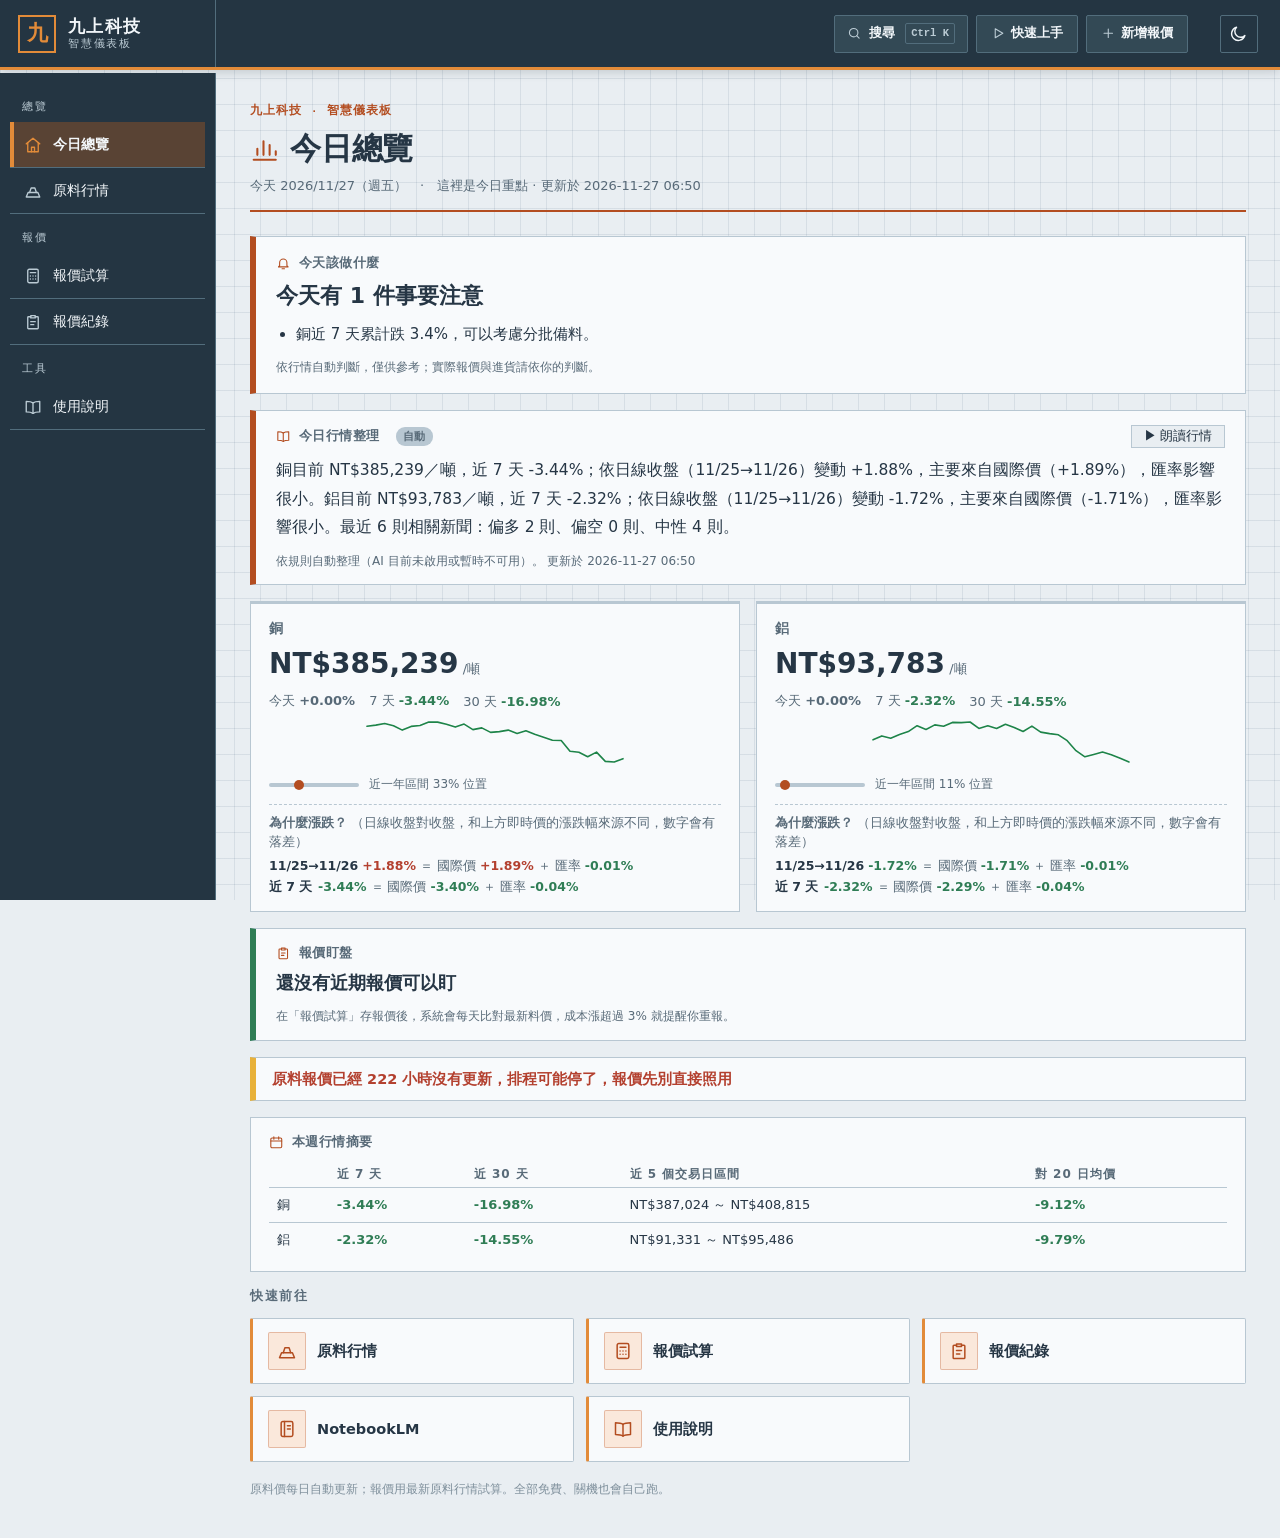
==== commit e49a8612: "更新銅鋁報價 2026-11-26T22:50Z [skip ci]" ====
--- a/docs/index.html
+++ b/docs/index.html
@@ -3,9 +3,9 @@
 <head>
 <meta charset="utf-8">
 <meta name="viewport" content="width=device-width, initial-scale=1">
-<link rel="stylesheet" href="assets/style.css?v=202611261031">
-<script src="config.js?v=202611261031"></script>
-<script src="assets/palette.js?v=202611261031" defer></script>
+<link rel="stylesheet" href="assets/style.css?v=202611262250">
+<script src="config.js?v=202611262250"></script>
+<script src="assets/palette.js?v=202611262250" defer></script>
 <script src="https://accounts.google.com/gsi/client" async defer></script>
 <title>九上科技 · 智慧儀表板</title>
 </head>
@@ -15,20 +15,20 @@
     <div class="hero">
       <div class="eyebrow">九上科技 · 智慧儀表板</div>
       <h1><svg class="ic" aria-hidden="true"><use href="assets/icons.svg#bars"/></svg>今日總覽</h1>
-      <div class="sub">今天 2026/11/26（週四）　·　這裡是今日重點 · 更新於 2026-11-26 18:31</div>
+      <div class="sub">今天 2026/11/27（週五）　·　這裡是今日重點 · 更新於 2026-11-27 06:50</div>
     </div>
-    <section class="adv adv-red"><div class="adv-k"><svg class="ic" aria-hidden="true"><use href="assets/icons.svg#alert"/></svg>今天該做什麼</div><div class="adv-t">今天有 4 件事要注意</div><ul><li class="adv-red">原料資料來源有紅燈（單日漲跌異常（鋁）），報價先別直接照用。</li><li class="adv-attention">銅今天跌 2.76%，有要下單的原料，可以留意進貨時機。</li><li class="adv-attention">鋁今天跌 8.70%，有要下單的原料，可以留意進貨時機。</li><li class="adv-attention">鋁近 7 天累計跌 3.3%，可以考慮分批備料。</li></ul><div class="adv-f">依行情自動判斷，僅供參考；實際報價與進貨請依你的判斷。</div></section>
-    <section class="insight"><div class="adv-k"><svg class="ic" aria-hidden="true"><use href="assets/icons.svg#book"/></svg>AI 行情解讀<span class="ins-badge ai">AI</span><button type="button" class="speak" id="speakBtn" title="用瀏覽器內建語音唸出今日行情">▶ 朗讀行情</button></div><p>銅目前 NT$385,614／噸，近 7 天 -2.92%；依日線收盤（11/25→11/26）變動 +2.43%，主要來自國際價（+2.34%），匯率影響很小。鋁目前 NT$93,875／噸，近 7 天 -3.27%；依日線收盤（11/24→11/25）變動 -1.52%，主要來自國際價（-1.73%），匯率影響很小。 近期多項產業前景報告保持中性，唯有美銀對銅與鈾持看好態度，與國際銅價持續下跌形成對比，市場情緒呈現微幅波動。</p><div class="adv-f"><span id="speakNote"></span>行情數字由程式計算；新聞面的說明由 AI 依新聞標題寫成，只說明行情，不是買賣建議。 更新於 2026-11-26 18:31</div></section>
-    <div class="pcards"><a class="pcard" href="metals.html"><div class="pc-n">銅</div><div class="pc-p">NT$<span data-count="385614">385,614</span><small> /噸</small></div><div class="pc-r"><span>今天 <span class="pm down">-2.76%</span></span><span>7 天 <span class="pm down">-2.92%</span></span><span>30 天 <span class="pm down">-16.53%</span></span></div><div class="pc-s"><svg width="260" height="44" viewBox="0 0 260 44"><polyline fill="none" stroke="#1e8449" stroke-width="1.6" stroke-linecap="round" stroke-linejoin="round" pathLength="1" points="2.0,6.3 10.8,5.1 19.7,3.5 28.5,5.7 37.3,10.1 46.1,6.4 55.0,5.5 63.8,2.0 72.6,2.1 81.4,4.3 90.3,7.1 99.1,4.1 107.9,9.6 116.8,7.9 125.6,12.4 134.4,11.6 143.2,10.1 152.1,13.5 160.9,10.7 169.7,14.3 178.6,17.2 187.4,20.3 196.2,20.5 205.0,31.3 213.9,32.3 222.7,36.7 231.5,32.1 240.3,41.4 249.2,42.0 258.0,37.7"/></svg></div><div class="pc-pos"><div class="pc-bar"><i style="left:35%"></i></div><span>近一年區間 35% 位置</span></div><div class="pc-attr"><div class="pc-at">為什麼漲跌？<i>（日線收盤對收盤，和上方即時價的漲跌幅來源不同，數字會有落差）</i></div><div class="pc-a"><b>11/25→11/26</b> <span class="pm up">+2.43%</span> ＝ 國際價 <span class="pm up">+2.34%</span> ＋ 匯率 <span class="pm up">+0.09%</span></div><div class="pc-a"><b>近 7 天</b> <span class="pm down">-2.92%</span> ＝ 國際價 <span class="pm down">-2.98%</span> ＋ 匯率 <span class="pm up">+0.06%</span></div></div></a><a class="pcard" href="metals.html"><div class="pc-n">鋁</div><div class="pc-p">NT$<span data-count="93875">93,875</span><small> /噸</small></div><div class="pc-r"><span>今天 <span class="pm down">-8.70%</span></span><span>7 天 <span class="pm down">-3.27%</span></span><span>30 天 <span class="pm down">-11.45%</span></span></div><div class="pc-s"><svg width="260" height="44" viewBox="0 0 260 44"><polyline fill="none" stroke="#1e8449" stroke-width="1.6" stroke-linecap="round" stroke-linejoin="round" pathLength="1" points="2.0,23.1 10.8,21.6 19.7,17.4 28.5,19.9 37.3,15.8 46.1,12.6 55.0,6.1 63.8,10.3 72.6,5.2 81.4,6.7 90.3,2.5 99.1,2.7 107.9,2.0 116.8,9.0 125.6,6.2 134.4,9.2 143.2,4.5 152.1,8.0 160.9,12.5 169.7,6.5 178.6,13.2 187.4,14.9 196.2,16.1 205.0,22.7 213.9,33.7 222.7,40.5 231.5,38.0 240.3,35.2 249.2,38.2 258.0,42.0"/></svg></div><div class="pc-pos"><div class="pc-bar"><i style="left:14%"></i></div><span>近一年區間 14% 位置</span></div><div class="pc-attr"><div class="pc-at">為什麼漲跌？<i>（日線收盤對收盤，和上方即時價的漲跌幅來源不同，數字會有落差）</i></div><div class="pc-a"><b>11/24→11/25</b> <span class="pm down">-1.52%</span> ＝ 國際價 <span class="pm down">-1.73%</span> ＋ 匯率 <span class="pm up">+0.22%</span></div><div class="pc-a"><b>近 7 天</b> <span class="pm down">-3.27%</span> ＝ 國際價 <span class="pm down">-3.30%</span> ＋ 匯率 <span class="pm up">+0.03%</span></div></div></a></div>
+    <section class="adv adv-attn"><div class="adv-k"><svg class="ic" aria-hidden="true"><use href="assets/icons.svg#bell"/></svg>今天該做什麼</div><div class="adv-t">今天有 1 件事要注意</div><ul><li class="adv-attention">銅近 7 天累計跌 3.4%，可以考慮分批備料。</li></ul><div class="adv-f">依行情自動判斷，僅供參考；實際報價與進貨請依你的判斷。</div></section>
+    <section class="insight"><div class="adv-k"><svg class="ic" aria-hidden="true"><use href="assets/icons.svg#book"/></svg>今日行情整理<span class="ins-badge ">自動</span><button type="button" class="speak" id="speakBtn" title="用瀏覽器內建語音唸出今日行情">▶ 朗讀行情</button></div><p>銅目前 NT$385,239／噸，近 7 天 -3.44%；依日線收盤（11/25→11/26）變動 +1.88%，主要來自國際價（+1.89%），匯率影響很小。鋁目前 NT$93,783／噸，近 7 天 -2.32%；依日線收盤（11/25→11/26）變動 -1.72%，主要來自國際價（-1.71%），匯率影響很小。最近 6 則相關新聞：偏多 2 則、偏空 0 則、中性 4 則。</p><div class="adv-f"><span id="speakNote"></span>依規則自動整理（AI 目前未啟用或暫時不可用）。 更新於 2026-11-27 06:50</div></section>
+    <div class="pcards"><a class="pcard" href="metals.html"><div class="pc-n">銅</div><div class="pc-p">NT$<span data-count="385239">385,239</span><small> /噸</small></div><div class="pc-r"><span>今天 <span class="pm ">+0.00%</span></span><span>7 天 <span class="pm down">-3.44%</span></span><span>30 天 <span class="pm down">-16.98%</span></span></div><div class="pc-s"><svg width="260" height="44" viewBox="0 0 260 44"><polyline fill="none" stroke="#1e8449" stroke-width="1.6" stroke-linecap="round" stroke-linejoin="round" pathLength="1" points="2.0,6.3 10.8,5.1 19.7,3.5 28.5,5.7 37.3,10.1 46.1,6.4 55.0,5.5 63.8,2.0 72.6,2.1 81.4,4.3 90.3,7.1 99.1,4.1 107.9,9.6 116.8,7.9 125.6,12.4 134.4,11.6 143.2,10.1 152.1,13.5 160.9,10.7 169.7,14.3 178.6,17.2 187.4,20.3 196.2,20.5 205.0,31.3 213.9,32.3 222.7,36.7 231.5,32.1 240.3,41.4 249.2,42.0 258.0,38.7"/></svg></div><div class="pc-pos"><div class="pc-bar"><i style="left:33%"></i></div><span>近一年區間 33% 位置</span></div><div class="pc-attr"><div class="pc-at">為什麼漲跌？<i>（日線收盤對收盤，和上方即時價的漲跌幅來源不同，數字會有落差）</i></div><div class="pc-a"><b>11/25→11/26</b> <span class="pm up">+1.88%</span> ＝ 國際價 <span class="pm up">+1.89%</span> ＋ 匯率 <span class="pm down">-0.01%</span></div><div class="pc-a"><b>近 7 天</b> <span class="pm down">-3.44%</span> ＝ 國際價 <span class="pm down">-3.40%</span> ＋ 匯率 <span class="pm down">-0.04%</span></div></div></a><a class="pcard" href="metals.html"><div class="pc-n">鋁</div><div class="pc-p">NT$<span data-count="93783">93,783</span><small> /噸</small></div><div class="pc-r"><span>今天 <span class="pm ">+0.00%</span></span><span>7 天 <span class="pm down">-2.32%</span></span><span>30 天 <span class="pm down">-14.55%</span></span></div><div class="pc-s"><svg width="260" height="44" viewBox="0 0 260 44"><polyline fill="none" stroke="#1e8449" stroke-width="1.6" stroke-linecap="round" stroke-linejoin="round" pathLength="1" points="2.0,19.8 10.8,15.9 19.7,18.2 28.5,14.5 37.3,11.6 46.1,5.7 55.0,9.5 63.8,4.9 72.6,6.3 81.4,2.4 90.3,2.6 99.1,2.0 107.9,8.4 116.8,5.8 125.6,8.5 134.4,4.2 143.2,7.4 152.1,11.5 160.9,6.1 169.7,12.1 178.6,13.6 187.4,14.8 196.2,20.7 205.0,30.7 213.9,36.8 222.7,34.5 231.5,32.1 240.3,34.8 249.2,38.2 258.0,42.0"/></svg></div><div class="pc-pos"><div class="pc-bar"><i style="left:11%"></i></div><span>近一年區間 11% 位置</span></div><div class="pc-attr"><div class="pc-at">為什麼漲跌？<i>（日線收盤對收盤，和上方即時價的漲跌幅來源不同，數字會有落差）</i></div><div class="pc-a"><b>11/25→11/26</b> <span class="pm down">-1.72%</span> ＝ 國際價 <span class="pm down">-1.71%</span> ＋ 匯率 <span class="pm down">-0.01%</span></div><div class="pc-a"><b>近 7 天</b> <span class="pm down">-2.32%</span> ＝ 國際價 <span class="pm down">-2.29%</span> ＋ 匯率 <span class="pm down">-0.04%</span></div></div></a></div>
     <section class="watchbox" id="watchBox" hidden></section>
-    <div id="dhBox" class="dhbox" data-upd="2026-11-26 18:31"><div class="dh-t dh-red">原料資料來源有紅燈，報價先別直接照用</div><ul><li><b class="dh-red">紅燈</b> 單日漲跌異常（鋁）：8.7%<span>最新價相對前一筆變動 8.7%，請確認不是抓錯欄位或單位</span></li></ul></div>
-    <section class="weekbox"><div class="adv-k"><svg class="ic" aria-hidden="true"><use href="assets/icons.svg#calendar"/></svg>本週行情摘要</div><table><thead><tr><th></th><th>近 7 天</th><th>近 30 天</th><th>近 5 個交易日區間</th><th>對 20 日均價</th></tr></thead><tbody><tr><td>銅</td><td><span class="pm down">-2.92%</span></td><td><span class="pm down">-16.53%</span></td><td>NT$387,024 ～ NT$408,815</td><td><span class="pm down">-8.65%</span></td></tr><tr><td>鋁</td><td><span class="pm down">-3.27%</span></td><td><span class="pm down">-11.45%</span></td><td>NT$92,928 ～ NT$95,486</td><td><span class="pm down">-8.95%</span></td></tr></tbody></table></section>
+    <div id="dhBox" class="dhbox" data-upd="2026-11-27 06:50" hidden></div>
+    <section class="weekbox"><div class="adv-k"><svg class="ic" aria-hidden="true"><use href="assets/icons.svg#calendar"/></svg>本週行情摘要</div><table><thead><tr><th></th><th>近 7 天</th><th>近 30 天</th><th>近 5 個交易日區間</th><th>對 20 日均價</th></tr></thead><tbody><tr><td>銅</td><td><span class="pm down">-3.44%</span></td><td><span class="pm down">-16.98%</span></td><td>NT$387,024 ～ NT$408,815</td><td><span class="pm down">-9.12%</span></td></tr><tr><td>鋁</td><td><span class="pm down">-2.32%</span></td><td><span class="pm down">-14.55%</span></td><td>NT$91,331 ～ NT$95,486</td><td><span class="pm down">-9.79%</span></td></tr></tbody></table></section>
     <div class="hqlabel">快速前往</div>
     <div class="hquick"><a class="hq" href="metals.html"><span class="hqi"><svg class="ic" aria-hidden="true"><use href="assets/icons.svg#ingot"/></svg></span><span class="hqt">原料行情</span></a><a class="hq" href="quote.html"><span class="hqi"><svg class="ic" aria-hidden="true"><use href="assets/icons.svg#calc"/></svg></span><span class="hqt">報價試算</span></a><a class="hq" href="records.html"><span class="hqi"><svg class="ic" aria-hidden="true"><use href="assets/icons.svg#clipboard"/></svg></span><span class="hqt">報價紀錄</span></a><a class="hq" id="nbCard" href="https://notebooklm.google.com" target="_blank" rel="noopener"><span class="hqi"><svg class="ic" aria-hidden="true"><use href="assets/icons.svg#notebook"/></svg></span><span class="hqt">NotebookLM</span></a><a class="hq" href="help.html"><span class="hqi"><svg class="ic" aria-hidden="true"><use href="assets/icons.svg#book"/></svg></span><span class="hqt">使用說明</span></a></div>
     <div class="foot">原料價每日自動更新；報價用最新原料行情試算。全部免費、關機也會自己跑。</div>
   </div>
   <script>(function(){var u=(window.APP_CONFIG||{}).NOTEBOOK_URL;var c=document.getElementById("nbCard");if(c&&u)c.href=u;})();</script>
-<script>window.RECORD_MATERIALS = [{"key": "copper", "name": "銅", "nt": 385.6}, {"key": "aluminum", "name": "鋁", "nt": 93.9}];</script>
-  <script src="assets/app.js?v=202611261031"></script>
+<script>window.RECORD_MATERIALS = [{"key": "copper", "name": "銅", "nt": 385.2}, {"key": "aluminum", "name": "鋁", "nt": 93.8}];</script>
+  <script src="assets/app.js?v=202611262250"></script>
 </body>
 </html>
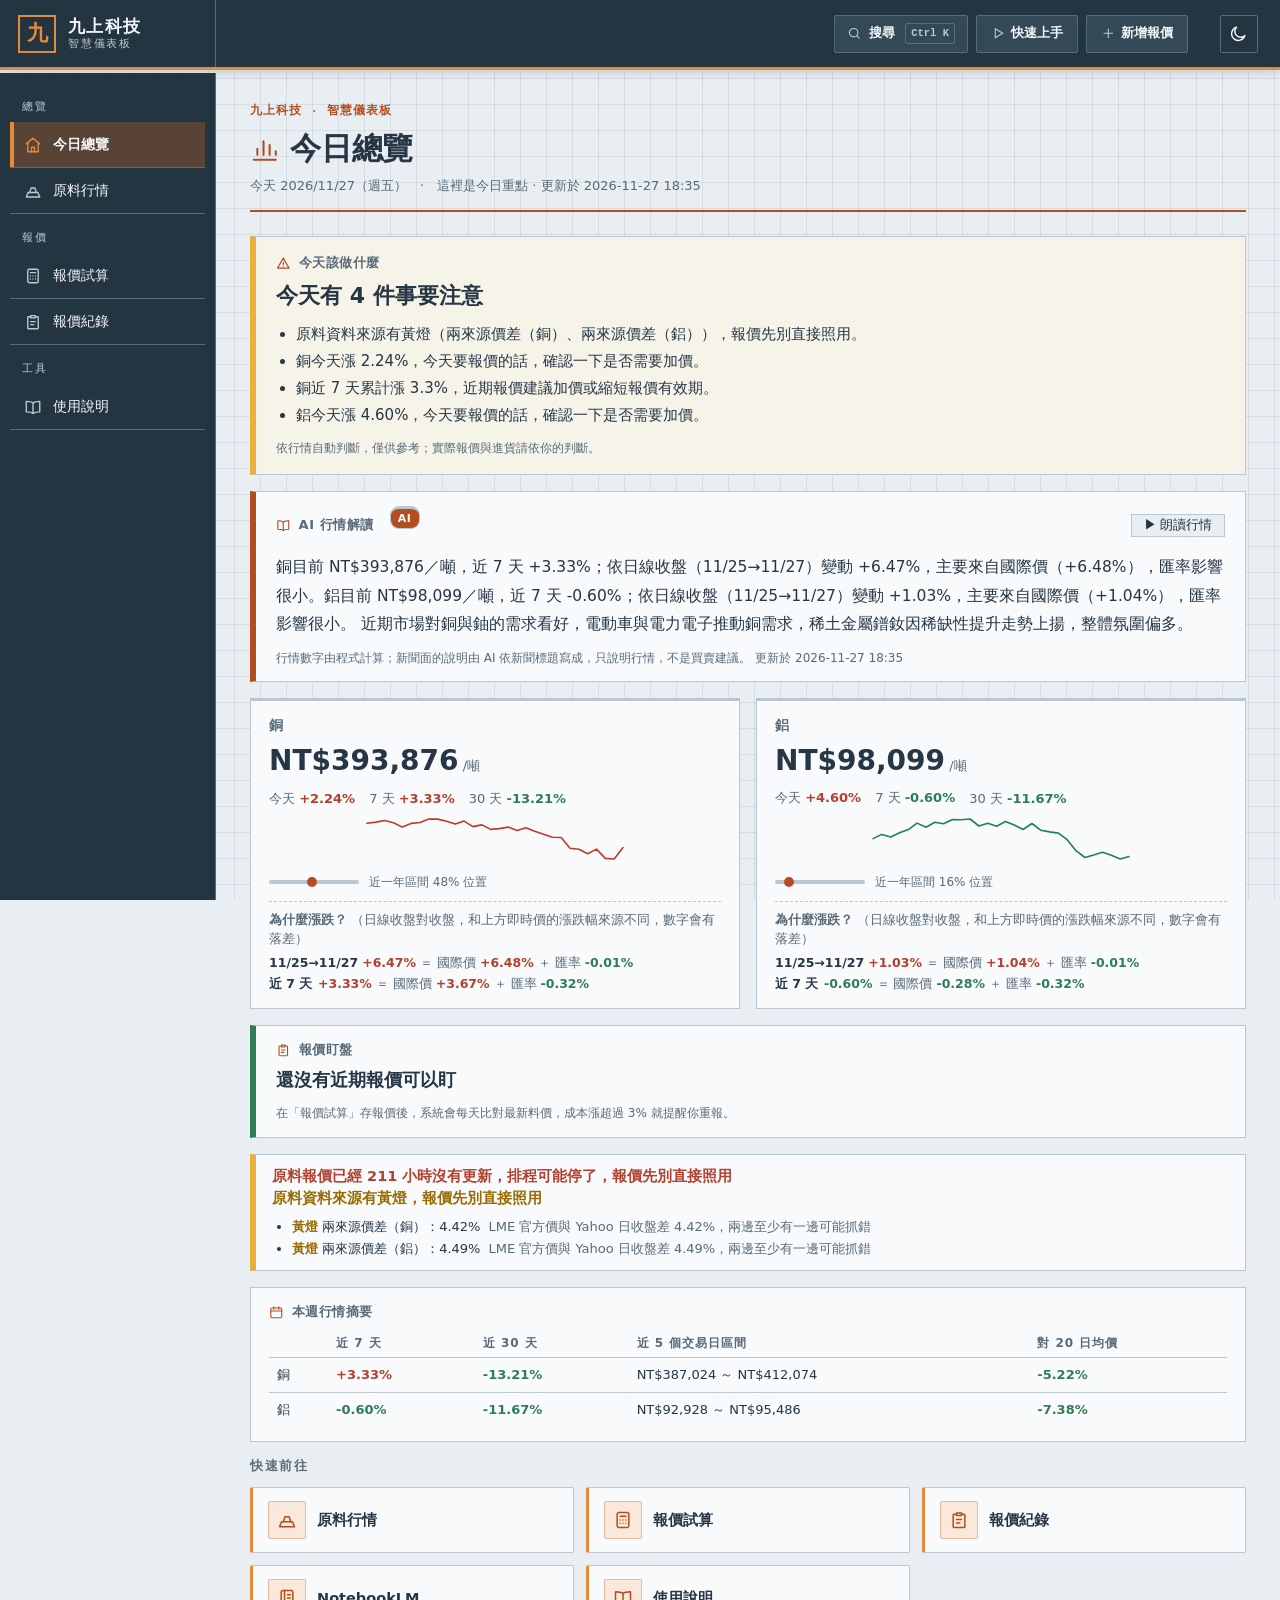
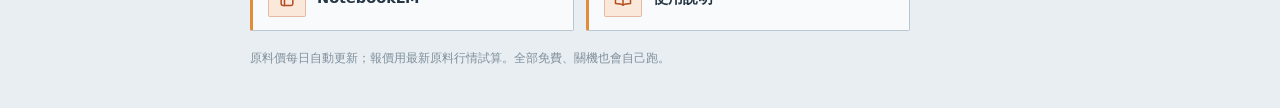
==== commit 336fd892: "更新銅鋁報價 2026-11-27T10:35Z [skip ci]" ====
--- a/docs/index.html
+++ b/docs/index.html
@@ -3,9 +3,9 @@
 <head>
 <meta charset="utf-8">
 <meta name="viewport" content="width=device-width, initial-scale=1">
-<link rel="stylesheet" href="assets/style.css?v=202611262250">
-<script src="config.js?v=202611262250"></script>
-<script src="assets/palette.js?v=202611262250" defer></script>
+<link rel="stylesheet" href="assets/style.css?v=202611271035">
+<script src="config.js?v=202611271035"></script>
+<script src="assets/palette.js?v=202611271035" defer></script>
 <script src="https://accounts.google.com/gsi/client" async defer></script>
 <title>九上科技 · 智慧儀表板</title>
 </head>
@@ -15,20 +15,20 @@
     <div class="hero">
       <div class="eyebrow">九上科技 · 智慧儀表板</div>
       <h1><svg class="ic" aria-hidden="true"><use href="assets/icons.svg#bars"/></svg>今日總覽</h1>
-      <div class="sub">今天 2026/11/27（週五）　·　這裡是今日重點 · 更新於 2026-11-27 06:50</div>
+      <div class="sub">今天 2026/11/27（週五）　·　這裡是今日重點 · 更新於 2026-11-27 18:35</div>
     </div>
-    <section class="adv adv-attn"><div class="adv-k"><svg class="ic" aria-hidden="true"><use href="assets/icons.svg#bell"/></svg>今天該做什麼</div><div class="adv-t">今天有 1 件事要注意</div><ul><li class="adv-attention">銅近 7 天累計跌 3.4%，可以考慮分批備料。</li></ul><div class="adv-f">依行情自動判斷，僅供參考；實際報價與進貨請依你的判斷。</div></section>
-    <section class="insight"><div class="adv-k"><svg class="ic" aria-hidden="true"><use href="assets/icons.svg#book"/></svg>今日行情整理<span class="ins-badge ">自動</span><button type="button" class="speak" id="speakBtn" title="用瀏覽器內建語音唸出今日行情">▶ 朗讀行情</button></div><p>銅目前 NT$385,239／噸，近 7 天 -3.44%；依日線收盤（11/25→11/26）變動 +1.88%，主要來自國際價（+1.89%），匯率影響很小。鋁目前 NT$93,783／噸，近 7 天 -2.32%；依日線收盤（11/25→11/26）變動 -1.72%，主要來自國際價（-1.71%），匯率影響很小。最近 6 則相關新聞：偏多 2 則、偏空 0 則、中性 4 則。</p><div class="adv-f"><span id="speakNote"></span>依規則自動整理（AI 目前未啟用或暫時不可用）。 更新於 2026-11-27 06:50</div></section>
-    <div class="pcards"><a class="pcard" href="metals.html"><div class="pc-n">銅</div><div class="pc-p">NT$<span data-count="385239">385,239</span><small> /噸</small></div><div class="pc-r"><span>今天 <span class="pm ">+0.00%</span></span><span>7 天 <span class="pm down">-3.44%</span></span><span>30 天 <span class="pm down">-16.98%</span></span></div><div class="pc-s"><svg width="260" height="44" viewBox="0 0 260 44"><polyline fill="none" stroke="#1e8449" stroke-width="1.6" stroke-linecap="round" stroke-linejoin="round" pathLength="1" points="2.0,6.3 10.8,5.1 19.7,3.5 28.5,5.7 37.3,10.1 46.1,6.4 55.0,5.5 63.8,2.0 72.6,2.1 81.4,4.3 90.3,7.1 99.1,4.1 107.9,9.6 116.8,7.9 125.6,12.4 134.4,11.6 143.2,10.1 152.1,13.5 160.9,10.7 169.7,14.3 178.6,17.2 187.4,20.3 196.2,20.5 205.0,31.3 213.9,32.3 222.7,36.7 231.5,32.1 240.3,41.4 249.2,42.0 258.0,38.7"/></svg></div><div class="pc-pos"><div class="pc-bar"><i style="left:33%"></i></div><span>近一年區間 33% 位置</span></div><div class="pc-attr"><div class="pc-at">為什麼漲跌？<i>（日線收盤對收盤，和上方即時價的漲跌幅來源不同，數字會有落差）</i></div><div class="pc-a"><b>11/25→11/26</b> <span class="pm up">+1.88%</span> ＝ 國際價 <span class="pm up">+1.89%</span> ＋ 匯率 <span class="pm down">-0.01%</span></div><div class="pc-a"><b>近 7 天</b> <span class="pm down">-3.44%</span> ＝ 國際價 <span class="pm down">-3.40%</span> ＋ 匯率 <span class="pm down">-0.04%</span></div></div></a><a class="pcard" href="metals.html"><div class="pc-n">鋁</div><div class="pc-p">NT$<span data-count="93783">93,783</span><small> /噸</small></div><div class="pc-r"><span>今天 <span class="pm ">+0.00%</span></span><span>7 天 <span class="pm down">-2.32%</span></span><span>30 天 <span class="pm down">-14.55%</span></span></div><div class="pc-s"><svg width="260" height="44" viewBox="0 0 260 44"><polyline fill="none" stroke="#1e8449" stroke-width="1.6" stroke-linecap="round" stroke-linejoin="round" pathLength="1" points="2.0,19.8 10.8,15.9 19.7,18.2 28.5,14.5 37.3,11.6 46.1,5.7 55.0,9.5 63.8,4.9 72.6,6.3 81.4,2.4 90.3,2.6 99.1,2.0 107.9,8.4 116.8,5.8 125.6,8.5 134.4,4.2 143.2,7.4 152.1,11.5 160.9,6.1 169.7,12.1 178.6,13.6 187.4,14.8 196.2,20.7 205.0,30.7 213.9,36.8 222.7,34.5 231.5,32.1 240.3,34.8 249.2,38.2 258.0,42.0"/></svg></div><div class="pc-pos"><div class="pc-bar"><i style="left:11%"></i></div><span>近一年區間 11% 位置</span></div><div class="pc-attr"><div class="pc-at">為什麼漲跌？<i>（日線收盤對收盤，和上方即時價的漲跌幅來源不同，數字會有落差）</i></div><div class="pc-a"><b>11/25→11/26</b> <span class="pm down">-1.72%</span> ＝ 國際價 <span class="pm down">-1.71%</span> ＋ 匯率 <span class="pm down">-0.01%</span></div><div class="pc-a"><b>近 7 天</b> <span class="pm down">-2.32%</span> ＝ 國際價 <span class="pm down">-2.29%</span> ＋ 匯率 <span class="pm down">-0.04%</span></div></div></a></div>
+    <section class="adv adv-yellow"><div class="adv-k"><svg class="ic" aria-hidden="true"><use href="assets/icons.svg#alert"/></svg>今天該做什麼</div><div class="adv-t">今天有 4 件事要注意</div><ul><li class="adv-yellow">原料資料來源有黃燈（兩來源價差（銅）、兩來源價差（鋁）），報價先別直接照用。</li><li class="adv-attention">銅今天漲 2.24%，今天要報價的話，確認一下是否需要加價。</li><li class="adv-attention">銅近 7 天累計漲 3.3%，近期報價建議加價或縮短報價有效期。</li><li class="adv-attention">鋁今天漲 4.60%，今天要報價的話，確認一下是否需要加價。</li></ul><div class="adv-f">依行情自動判斷，僅供參考；實際報價與進貨請依你的判斷。</div></section>
+    <section class="insight"><div class="adv-k"><svg class="ic" aria-hidden="true"><use href="assets/icons.svg#book"/></svg>AI 行情解讀<span class="ins-badge ai">AI</span><button type="button" class="speak" id="speakBtn" title="用瀏覽器內建語音唸出今日行情">▶ 朗讀行情</button></div><p>銅目前 NT$393,876／噸，近 7 天 +3.33%；依日線收盤（11/25→11/27）變動 +6.47%，主要來自國際價（+6.48%），匯率影響很小。鋁目前 NT$98,099／噸，近 7 天 -0.60%；依日線收盤（11/25→11/27）變動 +1.03%，主要來自國際價（+1.04%），匯率影響很小。 近期市場對銅與鈾的需求看好，電動車與電力電子推動銅需求，稀土金屬鐠釹因稀缺性提升走勢上揚，整體氛圍偏多。</p><div class="adv-f"><span id="speakNote"></span>行情數字由程式計算；新聞面的說明由 AI 依新聞標題寫成，只說明行情，不是買賣建議。 更新於 2026-11-27 18:35</div></section>
+    <div class="pcards"><a class="pcard" href="metals.html"><div class="pc-n">銅</div><div class="pc-p">NT$<span data-count="393876">393,876</span><small> /噸</small></div><div class="pc-r"><span>今天 <span class="pm up">+2.24%</span></span><span>7 天 <span class="pm up">+3.33%</span></span><span>30 天 <span class="pm down">-13.21%</span></span></div><div class="pc-s"><svg width="260" height="44" viewBox="0 0 260 44"><polyline fill="none" stroke="#c0392b" stroke-width="1.6" stroke-linecap="round" stroke-linejoin="round" pathLength="1" points="2.0,6.3 10.8,5.1 19.7,3.5 28.5,5.7 37.3,10.1 46.1,6.4 55.0,5.5 63.8,2.0 72.6,2.1 81.4,4.3 90.3,7.1 99.1,4.1 107.9,9.6 116.8,7.9 125.6,12.4 134.4,11.6 143.2,10.1 152.1,13.5 160.9,10.7 169.7,14.3 178.6,17.2 187.4,20.3 196.2,20.5 205.0,31.3 213.9,32.3 222.7,36.7 231.5,32.1 240.3,41.4 249.2,42.0 258.0,30.6"/></svg></div><div class="pc-pos"><div class="pc-bar"><i style="left:48%"></i></div><span>近一年區間 48% 位置</span></div><div class="pc-attr"><div class="pc-at">為什麼漲跌？<i>（日線收盤對收盤，和上方即時價的漲跌幅來源不同，數字會有落差）</i></div><div class="pc-a"><b>11/25→11/27</b> <span class="pm up">+6.47%</span> ＝ 國際價 <span class="pm up">+6.48%</span> ＋ 匯率 <span class="pm down">-0.01%</span></div><div class="pc-a"><b>近 7 天</b> <span class="pm up">+3.33%</span> ＝ 國際價 <span class="pm up">+3.67%</span> ＋ 匯率 <span class="pm down">-0.32%</span></div></div></a><a class="pcard" href="metals.html"><div class="pc-n">鋁</div><div class="pc-p">NT$<span data-count="98099">98,099</span><small> /噸</small></div><div class="pc-r"><span>今天 <span class="pm up">+4.60%</span></span><span>7 天 <span class="pm down">-0.60%</span></span><span>30 天 <span class="pm down">-11.67%</span></span></div><div class="pc-s"><svg width="260" height="44" viewBox="0 0 260 44"><polyline fill="none" stroke="#1e8449" stroke-width="1.6" stroke-linecap="round" stroke-linejoin="round" pathLength="1" points="2.0,21.6 10.8,17.4 19.7,19.9 28.5,15.8 37.3,12.6 46.1,6.1 55.0,10.3 63.8,5.2 72.6,6.7 81.4,2.5 90.3,2.7 99.1,2.0 107.9,9.0 116.8,6.2 125.6,9.2 134.4,4.5 143.2,8.0 152.1,12.5 160.9,6.5 169.7,13.2 178.6,14.9 187.4,16.1 196.2,22.7 205.0,33.7 213.9,40.5 222.7,38.0 231.5,35.2 240.3,38.2 249.2,42.0 258.0,39.5"/></svg></div><div class="pc-pos"><div class="pc-bar"><i style="left:16%"></i></div><span>近一年區間 16% 位置</span></div><div class="pc-attr"><div class="pc-at">為什麼漲跌？<i>（日線收盤對收盤，和上方即時價的漲跌幅來源不同，數字會有落差）</i></div><div class="pc-a"><b>11/25→11/27</b> <span class="pm up">+1.03%</span> ＝ 國際價 <span class="pm up">+1.04%</span> ＋ 匯率 <span class="pm down">-0.01%</span></div><div class="pc-a"><b>近 7 天</b> <span class="pm down">-0.60%</span> ＝ 國際價 <span class="pm down">-0.28%</span> ＋ 匯率 <span class="pm down">-0.32%</span></div></div></a></div>
     <section class="watchbox" id="watchBox" hidden></section>
-    <div id="dhBox" class="dhbox" data-upd="2026-11-27 06:50" hidden></div>
-    <section class="weekbox"><div class="adv-k"><svg class="ic" aria-hidden="true"><use href="assets/icons.svg#calendar"/></svg>本週行情摘要</div><table><thead><tr><th></th><th>近 7 天</th><th>近 30 天</th><th>近 5 個交易日區間</th><th>對 20 日均價</th></tr></thead><tbody><tr><td>銅</td><td><span class="pm down">-3.44%</span></td><td><span class="pm down">-16.98%</span></td><td>NT$387,024 ～ NT$408,815</td><td><span class="pm down">-9.12%</span></td></tr><tr><td>鋁</td><td><span class="pm down">-2.32%</span></td><td><span class="pm down">-14.55%</span></td><td>NT$91,331 ～ NT$95,486</td><td><span class="pm down">-9.79%</span></td></tr></tbody></table></section>
+    <div id="dhBox" class="dhbox" data-upd="2026-11-27 18:35"><div class="dh-t dh-yellow">原料資料來源有黃燈，報價先別直接照用</div><ul><li><b class="dh-yellow">黃燈</b> 兩來源價差（銅）：4.42%<span>LME 官方價與 Yahoo 日收盤差 4.42%，兩邊至少有一邊可能抓錯</span></li><li><b class="dh-yellow">黃燈</b> 兩來源價差（鋁）：4.49%<span>LME 官方價與 Yahoo 日收盤差 4.49%，兩邊至少有一邊可能抓錯</span></li></ul></div>
+    <section class="weekbox"><div class="adv-k"><svg class="ic" aria-hidden="true"><use href="assets/icons.svg#calendar"/></svg>本週行情摘要</div><table><thead><tr><th></th><th>近 7 天</th><th>近 30 天</th><th>近 5 個交易日區間</th><th>對 20 日均價</th></tr></thead><tbody><tr><td>銅</td><td><span class="pm up">+3.33%</span></td><td><span class="pm down">-13.21%</span></td><td>NT$387,024 ～ NT$412,074</td><td><span class="pm down">-5.22%</span></td></tr><tr><td>鋁</td><td><span class="pm down">-0.60%</span></td><td><span class="pm down">-11.67%</span></td><td>NT$92,928 ～ NT$95,486</td><td><span class="pm down">-7.38%</span></td></tr></tbody></table></section>
     <div class="hqlabel">快速前往</div>
     <div class="hquick"><a class="hq" href="metals.html"><span class="hqi"><svg class="ic" aria-hidden="true"><use href="assets/icons.svg#ingot"/></svg></span><span class="hqt">原料行情</span></a><a class="hq" href="quote.html"><span class="hqi"><svg class="ic" aria-hidden="true"><use href="assets/icons.svg#calc"/></svg></span><span class="hqt">報價試算</span></a><a class="hq" href="records.html"><span class="hqi"><svg class="ic" aria-hidden="true"><use href="assets/icons.svg#clipboard"/></svg></span><span class="hqt">報價紀錄</span></a><a class="hq" id="nbCard" href="https://notebooklm.google.com" target="_blank" rel="noopener"><span class="hqi"><svg class="ic" aria-hidden="true"><use href="assets/icons.svg#notebook"/></svg></span><span class="hqt">NotebookLM</span></a><a class="hq" href="help.html"><span class="hqi"><svg class="ic" aria-hidden="true"><use href="assets/icons.svg#book"/></svg></span><span class="hqt">使用說明</span></a></div>
     <div class="foot">原料價每日自動更新；報價用最新原料行情試算。全部免費、關機也會自己跑。</div>
   </div>
   <script>(function(){var u=(window.APP_CONFIG||{}).NOTEBOOK_URL;var c=document.getElementById("nbCard");if(c&&u)c.href=u;})();</script>
-<script>window.RECORD_MATERIALS = [{"key": "copper", "name": "銅", "nt": 385.2}, {"key": "aluminum", "name": "鋁", "nt": 93.8}];</script>
-  <script src="assets/app.js?v=202611262250"></script>
+<script>window.RECORD_MATERIALS = [{"key": "copper", "name": "銅", "nt": 393.9}, {"key": "aluminum", "name": "鋁", "nt": 98.1}];</script>
+  <script src="assets/app.js?v=202611271035"></script>
 </body>
 </html>
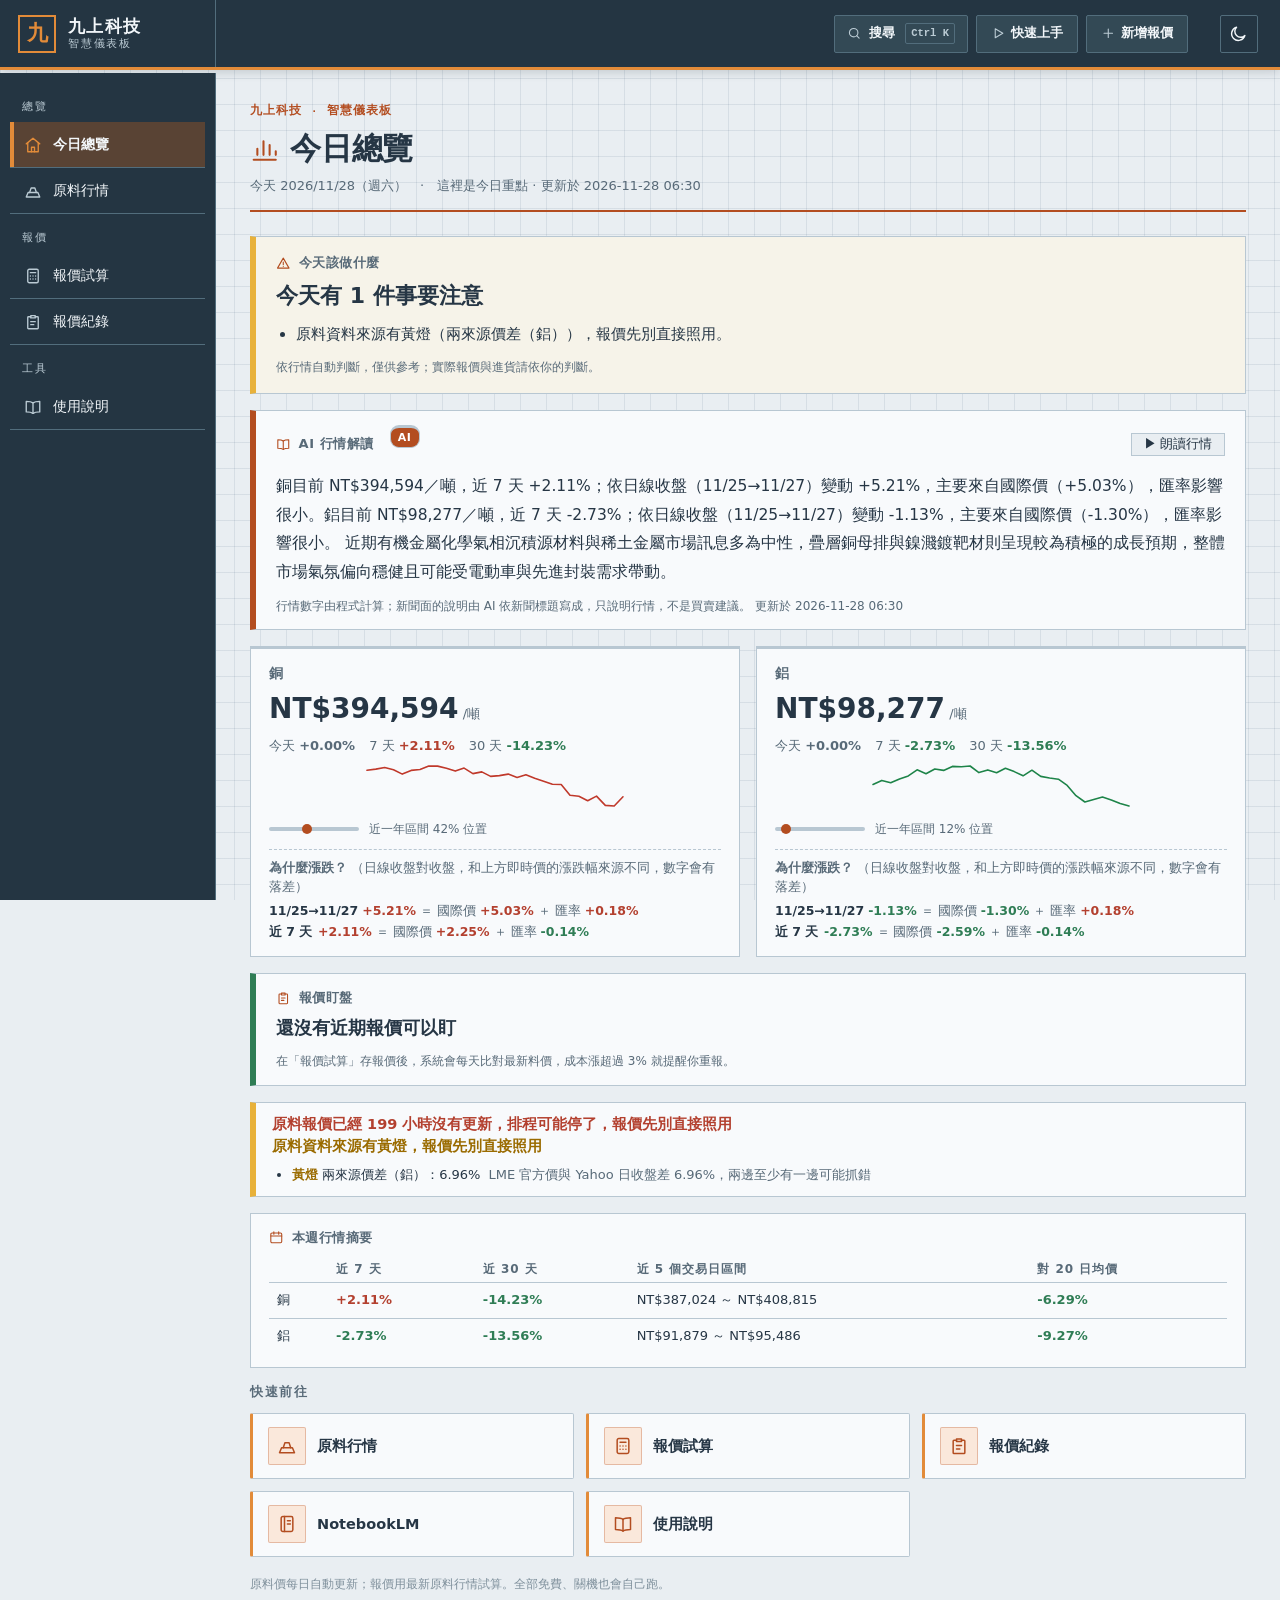
==== commit 8f0feeea: "更新銅鋁報價 2026-11-27T22:30Z [skip ci]" ====
--- a/docs/index.html
+++ b/docs/index.html
@@ -3,9 +3,9 @@
 <head>
 <meta charset="utf-8">
 <meta name="viewport" content="width=device-width, initial-scale=1">
-<link rel="stylesheet" href="assets/style.css?v=202611271035">
-<script src="config.js?v=202611271035"></script>
-<script src="assets/palette.js?v=202611271035" defer></script>
+<link rel="stylesheet" href="assets/style.css?v=202611272230">
+<script src="config.js?v=202611272230"></script>
+<script src="assets/palette.js?v=202611272230" defer></script>
 <script src="https://accounts.google.com/gsi/client" async defer></script>
 <title>九上科技 · 智慧儀表板</title>
 </head>
@@ -15,20 +15,20 @@
     <div class="hero">
       <div class="eyebrow">九上科技 · 智慧儀表板</div>
       <h1><svg class="ic" aria-hidden="true"><use href="assets/icons.svg#bars"/></svg>今日總覽</h1>
-      <div class="sub">今天 2026/11/27（週五）　·　這裡是今日重點 · 更新於 2026-11-27 18:35</div>
+      <div class="sub">今天 2026/11/28（週六）　·　這裡是今日重點 · 更新於 2026-11-28 06:30</div>
     </div>
-    <section class="adv adv-yellow"><div class="adv-k"><svg class="ic" aria-hidden="true"><use href="assets/icons.svg#alert"/></svg>今天該做什麼</div><div class="adv-t">今天有 4 件事要注意</div><ul><li class="adv-yellow">原料資料來源有黃燈（兩來源價差（銅）、兩來源價差（鋁）），報價先別直接照用。</li><li class="adv-attention">銅今天漲 2.24%，今天要報價的話，確認一下是否需要加價。</li><li class="adv-attention">銅近 7 天累計漲 3.3%，近期報價建議加價或縮短報價有效期。</li><li class="adv-attention">鋁今天漲 4.60%，今天要報價的話，確認一下是否需要加價。</li></ul><div class="adv-f">依行情自動判斷，僅供參考；實際報價與進貨請依你的判斷。</div></section>
-    <section class="insight"><div class="adv-k"><svg class="ic" aria-hidden="true"><use href="assets/icons.svg#book"/></svg>AI 行情解讀<span class="ins-badge ai">AI</span><button type="button" class="speak" id="speakBtn" title="用瀏覽器內建語音唸出今日行情">▶ 朗讀行情</button></div><p>銅目前 NT$393,876／噸，近 7 天 +3.33%；依日線收盤（11/25→11/27）變動 +6.47%，主要來自國際價（+6.48%），匯率影響很小。鋁目前 NT$98,099／噸，近 7 天 -0.60%；依日線收盤（11/25→11/27）變動 +1.03%，主要來自國際價（+1.04%），匯率影響很小。 近期市場對銅與鈾的需求看好，電動車與電力電子推動銅需求，稀土金屬鐠釹因稀缺性提升走勢上揚，整體氛圍偏多。</p><div class="adv-f"><span id="speakNote"></span>行情數字由程式計算；新聞面的說明由 AI 依新聞標題寫成，只說明行情，不是買賣建議。 更新於 2026-11-27 18:35</div></section>
-    <div class="pcards"><a class="pcard" href="metals.html"><div class="pc-n">銅</div><div class="pc-p">NT$<span data-count="393876">393,876</span><small> /噸</small></div><div class="pc-r"><span>今天 <span class="pm up">+2.24%</span></span><span>7 天 <span class="pm up">+3.33%</span></span><span>30 天 <span class="pm down">-13.21%</span></span></div><div class="pc-s"><svg width="260" height="44" viewBox="0 0 260 44"><polyline fill="none" stroke="#c0392b" stroke-width="1.6" stroke-linecap="round" stroke-linejoin="round" pathLength="1" points="2.0,6.3 10.8,5.1 19.7,3.5 28.5,5.7 37.3,10.1 46.1,6.4 55.0,5.5 63.8,2.0 72.6,2.1 81.4,4.3 90.3,7.1 99.1,4.1 107.9,9.6 116.8,7.9 125.6,12.4 134.4,11.6 143.2,10.1 152.1,13.5 160.9,10.7 169.7,14.3 178.6,17.2 187.4,20.3 196.2,20.5 205.0,31.3 213.9,32.3 222.7,36.7 231.5,32.1 240.3,41.4 249.2,42.0 258.0,30.6"/></svg></div><div class="pc-pos"><div class="pc-bar"><i style="left:48%"></i></div><span>近一年區間 48% 位置</span></div><div class="pc-attr"><div class="pc-at">為什麼漲跌？<i>（日線收盤對收盤，和上方即時價的漲跌幅來源不同，數字會有落差）</i></div><div class="pc-a"><b>11/25→11/27</b> <span class="pm up">+6.47%</span> ＝ 國際價 <span class="pm up">+6.48%</span> ＋ 匯率 <span class="pm down">-0.01%</span></div><div class="pc-a"><b>近 7 天</b> <span class="pm up">+3.33%</span> ＝ 國際價 <span class="pm up">+3.67%</span> ＋ 匯率 <span class="pm down">-0.32%</span></div></div></a><a class="pcard" href="metals.html"><div class="pc-n">鋁</div><div class="pc-p">NT$<span data-count="98099">98,099</span><small> /噸</small></div><div class="pc-r"><span>今天 <span class="pm up">+4.60%</span></span><span>7 天 <span class="pm down">-0.60%</span></span><span>30 天 <span class="pm down">-11.67%</span></span></div><div class="pc-s"><svg width="260" height="44" viewBox="0 0 260 44"><polyline fill="none" stroke="#1e8449" stroke-width="1.6" stroke-linecap="round" stroke-linejoin="round" pathLength="1" points="2.0,21.6 10.8,17.4 19.7,19.9 28.5,15.8 37.3,12.6 46.1,6.1 55.0,10.3 63.8,5.2 72.6,6.7 81.4,2.5 90.3,2.7 99.1,2.0 107.9,9.0 116.8,6.2 125.6,9.2 134.4,4.5 143.2,8.0 152.1,12.5 160.9,6.5 169.7,13.2 178.6,14.9 187.4,16.1 196.2,22.7 205.0,33.7 213.9,40.5 222.7,38.0 231.5,35.2 240.3,38.2 249.2,42.0 258.0,39.5"/></svg></div><div class="pc-pos"><div class="pc-bar"><i style="left:16%"></i></div><span>近一年區間 16% 位置</span></div><div class="pc-attr"><div class="pc-at">為什麼漲跌？<i>（日線收盤對收盤，和上方即時價的漲跌幅來源不同，數字會有落差）</i></div><div class="pc-a"><b>11/25→11/27</b> <span class="pm up">+1.03%</span> ＝ 國際價 <span class="pm up">+1.04%</span> ＋ 匯率 <span class="pm down">-0.01%</span></div><div class="pc-a"><b>近 7 天</b> <span class="pm down">-0.60%</span> ＝ 國際價 <span class="pm down">-0.28%</span> ＋ 匯率 <span class="pm down">-0.32%</span></div></div></a></div>
+    <section class="adv adv-yellow"><div class="adv-k"><svg class="ic" aria-hidden="true"><use href="assets/icons.svg#alert"/></svg>今天該做什麼</div><div class="adv-t">今天有 1 件事要注意</div><ul><li class="adv-yellow">原料資料來源有黃燈（兩來源價差（鋁）），報價先別直接照用。</li></ul><div class="adv-f">依行情自動判斷，僅供參考；實際報價與進貨請依你的判斷。</div></section>
+    <section class="insight"><div class="adv-k"><svg class="ic" aria-hidden="true"><use href="assets/icons.svg#book"/></svg>AI 行情解讀<span class="ins-badge ai">AI</span><button type="button" class="speak" id="speakBtn" title="用瀏覽器內建語音唸出今日行情">▶ 朗讀行情</button></div><p>銅目前 NT$394,594／噸，近 7 天 +2.11%；依日線收盤（11/25→11/27）變動 +5.21%，主要來自國際價（+5.03%），匯率影響很小。鋁目前 NT$98,277／噸，近 7 天 -2.73%；依日線收盤（11/25→11/27）變動 -1.13%，主要來自國際價（-1.30%），匯率影響很小。 近期有機金屬化學氣相沉積源材料與稀土金屬市場訊息多為中性，疊層銅母排與鎳濺鍍靶材則呈現較為積極的成長預期，整體市場氣氛偏向穩健且可能受電動車與先進封裝需求帶動。</p><div class="adv-f"><span id="speakNote"></span>行情數字由程式計算；新聞面的說明由 AI 依新聞標題寫成，只說明行情，不是買賣建議。 更新於 2026-11-28 06:30</div></section>
+    <div class="pcards"><a class="pcard" href="metals.html"><div class="pc-n">銅</div><div class="pc-p">NT$<span data-count="394594">394,594</span><small> /噸</small></div><div class="pc-r"><span>今天 <span class="pm ">+0.00%</span></span><span>7 天 <span class="pm up">+2.11%</span></span><span>30 天 <span class="pm down">-14.23%</span></span></div><div class="pc-s"><svg width="260" height="44" viewBox="0 0 260 44"><polyline fill="none" stroke="#c0392b" stroke-width="1.6" stroke-linecap="round" stroke-linejoin="round" pathLength="1" points="2.0,6.3 10.8,5.1 19.7,3.5 28.5,5.7 37.3,10.1 46.1,6.4 55.0,5.5 63.8,2.0 72.6,2.1 81.4,4.3 90.3,7.1 99.1,4.1 107.9,9.6 116.8,7.9 125.6,12.4 134.4,11.6 143.2,10.1 152.1,13.5 160.9,10.7 169.7,14.3 178.6,17.2 187.4,20.3 196.2,20.5 205.0,31.3 213.9,32.3 222.7,36.7 231.5,32.1 240.3,41.4 249.2,42.0 258.0,32.8"/></svg></div><div class="pc-pos"><div class="pc-bar"><i style="left:42%"></i></div><span>近一年區間 42% 位置</span></div><div class="pc-attr"><div class="pc-at">為什麼漲跌？<i>（日線收盤對收盤，和上方即時價的漲跌幅來源不同，數字會有落差）</i></div><div class="pc-a"><b>11/25→11/27</b> <span class="pm up">+5.21%</span> ＝ 國際價 <span class="pm up">+5.03%</span> ＋ 匯率 <span class="pm up">+0.18%</span></div><div class="pc-a"><b>近 7 天</b> <span class="pm up">+2.11%</span> ＝ 國際價 <span class="pm up">+2.25%</span> ＋ 匯率 <span class="pm down">-0.14%</span></div></div></a><a class="pcard" href="metals.html"><div class="pc-n">鋁</div><div class="pc-p">NT$<span data-count="98277">98,277</span><small> /噸</small></div><div class="pc-r"><span>今天 <span class="pm ">+0.00%</span></span><span>7 天 <span class="pm down">-2.73%</span></span><span>30 天 <span class="pm down">-13.56%</span></span></div><div class="pc-s"><svg width="260" height="44" viewBox="0 0 260 44"><polyline fill="none" stroke="#1e8449" stroke-width="1.6" stroke-linecap="round" stroke-linejoin="round" pathLength="1" points="2.0,20.4 10.8,16.4 19.7,18.8 28.5,14.9 37.3,11.9 46.1,5.8 55.0,9.7 63.8,5.0 72.6,6.4 81.4,2.4 90.3,2.7 99.1,2.0 107.9,8.6 116.8,5.9 125.6,8.7 134.4,4.3 143.2,7.6 152.1,11.8 160.9,6.2 169.7,12.4 178.6,14.0 187.4,15.2 196.2,21.4 205.0,31.7 213.9,38.0 222.7,35.6 231.5,33.1 240.3,35.9 249.2,39.4 258.0,42.0"/></svg></div><div class="pc-pos"><div class="pc-bar"><i style="left:12%"></i></div><span>近一年區間 12% 位置</span></div><div class="pc-attr"><div class="pc-at">為什麼漲跌？<i>（日線收盤對收盤，和上方即時價的漲跌幅來源不同，數字會有落差）</i></div><div class="pc-a"><b>11/25→11/27</b> <span class="pm down">-1.13%</span> ＝ 國際價 <span class="pm down">-1.30%</span> ＋ 匯率 <span class="pm up">+0.18%</span></div><div class="pc-a"><b>近 7 天</b> <span class="pm down">-2.73%</span> ＝ 國際價 <span class="pm down">-2.59%</span> ＋ 匯率 <span class="pm down">-0.14%</span></div></div></a></div>
     <section class="watchbox" id="watchBox" hidden></section>
-    <div id="dhBox" class="dhbox" data-upd="2026-11-27 18:35"><div class="dh-t dh-yellow">原料資料來源有黃燈，報價先別直接照用</div><ul><li><b class="dh-yellow">黃燈</b> 兩來源價差（銅）：4.42%<span>LME 官方價與 Yahoo 日收盤差 4.42%，兩邊至少有一邊可能抓錯</span></li><li><b class="dh-yellow">黃燈</b> 兩來源價差（鋁）：4.49%<span>LME 官方價與 Yahoo 日收盤差 4.49%，兩邊至少有一邊可能抓錯</span></li></ul></div>
-    <section class="weekbox"><div class="adv-k"><svg class="ic" aria-hidden="true"><use href="assets/icons.svg#calendar"/></svg>本週行情摘要</div><table><thead><tr><th></th><th>近 7 天</th><th>近 30 天</th><th>近 5 個交易日區間</th><th>對 20 日均價</th></tr></thead><tbody><tr><td>銅</td><td><span class="pm up">+3.33%</span></td><td><span class="pm down">-13.21%</span></td><td>NT$387,024 ～ NT$412,074</td><td><span class="pm down">-5.22%</span></td></tr><tr><td>鋁</td><td><span class="pm down">-0.60%</span></td><td><span class="pm down">-11.67%</span></td><td>NT$92,928 ～ NT$95,486</td><td><span class="pm down">-7.38%</span></td></tr></tbody></table></section>
+    <div id="dhBox" class="dhbox" data-upd="2026-11-28 06:30"><div class="dh-t dh-yellow">原料資料來源有黃燈，報價先別直接照用</div><ul><li><b class="dh-yellow">黃燈</b> 兩來源價差（鋁）：6.96%<span>LME 官方價與 Yahoo 日收盤差 6.96%，兩邊至少有一邊可能抓錯</span></li></ul></div>
+    <section class="weekbox"><div class="adv-k"><svg class="ic" aria-hidden="true"><use href="assets/icons.svg#calendar"/></svg>本週行情摘要</div><table><thead><tr><th></th><th>近 7 天</th><th>近 30 天</th><th>近 5 個交易日區間</th><th>對 20 日均價</th></tr></thead><tbody><tr><td>銅</td><td><span class="pm up">+2.11%</span></td><td><span class="pm down">-14.23%</span></td><td>NT$387,024 ～ NT$408,815</td><td><span class="pm down">-6.29%</span></td></tr><tr><td>鋁</td><td><span class="pm down">-2.73%</span></td><td><span class="pm down">-13.56%</span></td><td>NT$91,879 ～ NT$95,486</td><td><span class="pm down">-9.27%</span></td></tr></tbody></table></section>
     <div class="hqlabel">快速前往</div>
     <div class="hquick"><a class="hq" href="metals.html"><span class="hqi"><svg class="ic" aria-hidden="true"><use href="assets/icons.svg#ingot"/></svg></span><span class="hqt">原料行情</span></a><a class="hq" href="quote.html"><span class="hqi"><svg class="ic" aria-hidden="true"><use href="assets/icons.svg#calc"/></svg></span><span class="hqt">報價試算</span></a><a class="hq" href="records.html"><span class="hqi"><svg class="ic" aria-hidden="true"><use href="assets/icons.svg#clipboard"/></svg></span><span class="hqt">報價紀錄</span></a><a class="hq" id="nbCard" href="https://notebooklm.google.com" target="_blank" rel="noopener"><span class="hqi"><svg class="ic" aria-hidden="true"><use href="assets/icons.svg#notebook"/></svg></span><span class="hqt">NotebookLM</span></a><a class="hq" href="help.html"><span class="hqi"><svg class="ic" aria-hidden="true"><use href="assets/icons.svg#book"/></svg></span><span class="hqt">使用說明</span></a></div>
     <div class="foot">原料價每日自動更新；報價用最新原料行情試算。全部免費、關機也會自己跑。</div>
   </div>
   <script>(function(){var u=(window.APP_CONFIG||{}).NOTEBOOK_URL;var c=document.getElementById("nbCard");if(c&&u)c.href=u;})();</script>
-<script>window.RECORD_MATERIALS = [{"key": "copper", "name": "銅", "nt": 393.9}, {"key": "aluminum", "name": "鋁", "nt": 98.1}];</script>
-  <script src="assets/app.js?v=202611271035"></script>
+<script>window.RECORD_MATERIALS = [{"key": "copper", "name": "銅", "nt": 394.6}, {"key": "aluminum", "name": "鋁", "nt": 98.3}];</script>
+  <script src="assets/app.js?v=202611272230"></script>
 </body>
 </html>
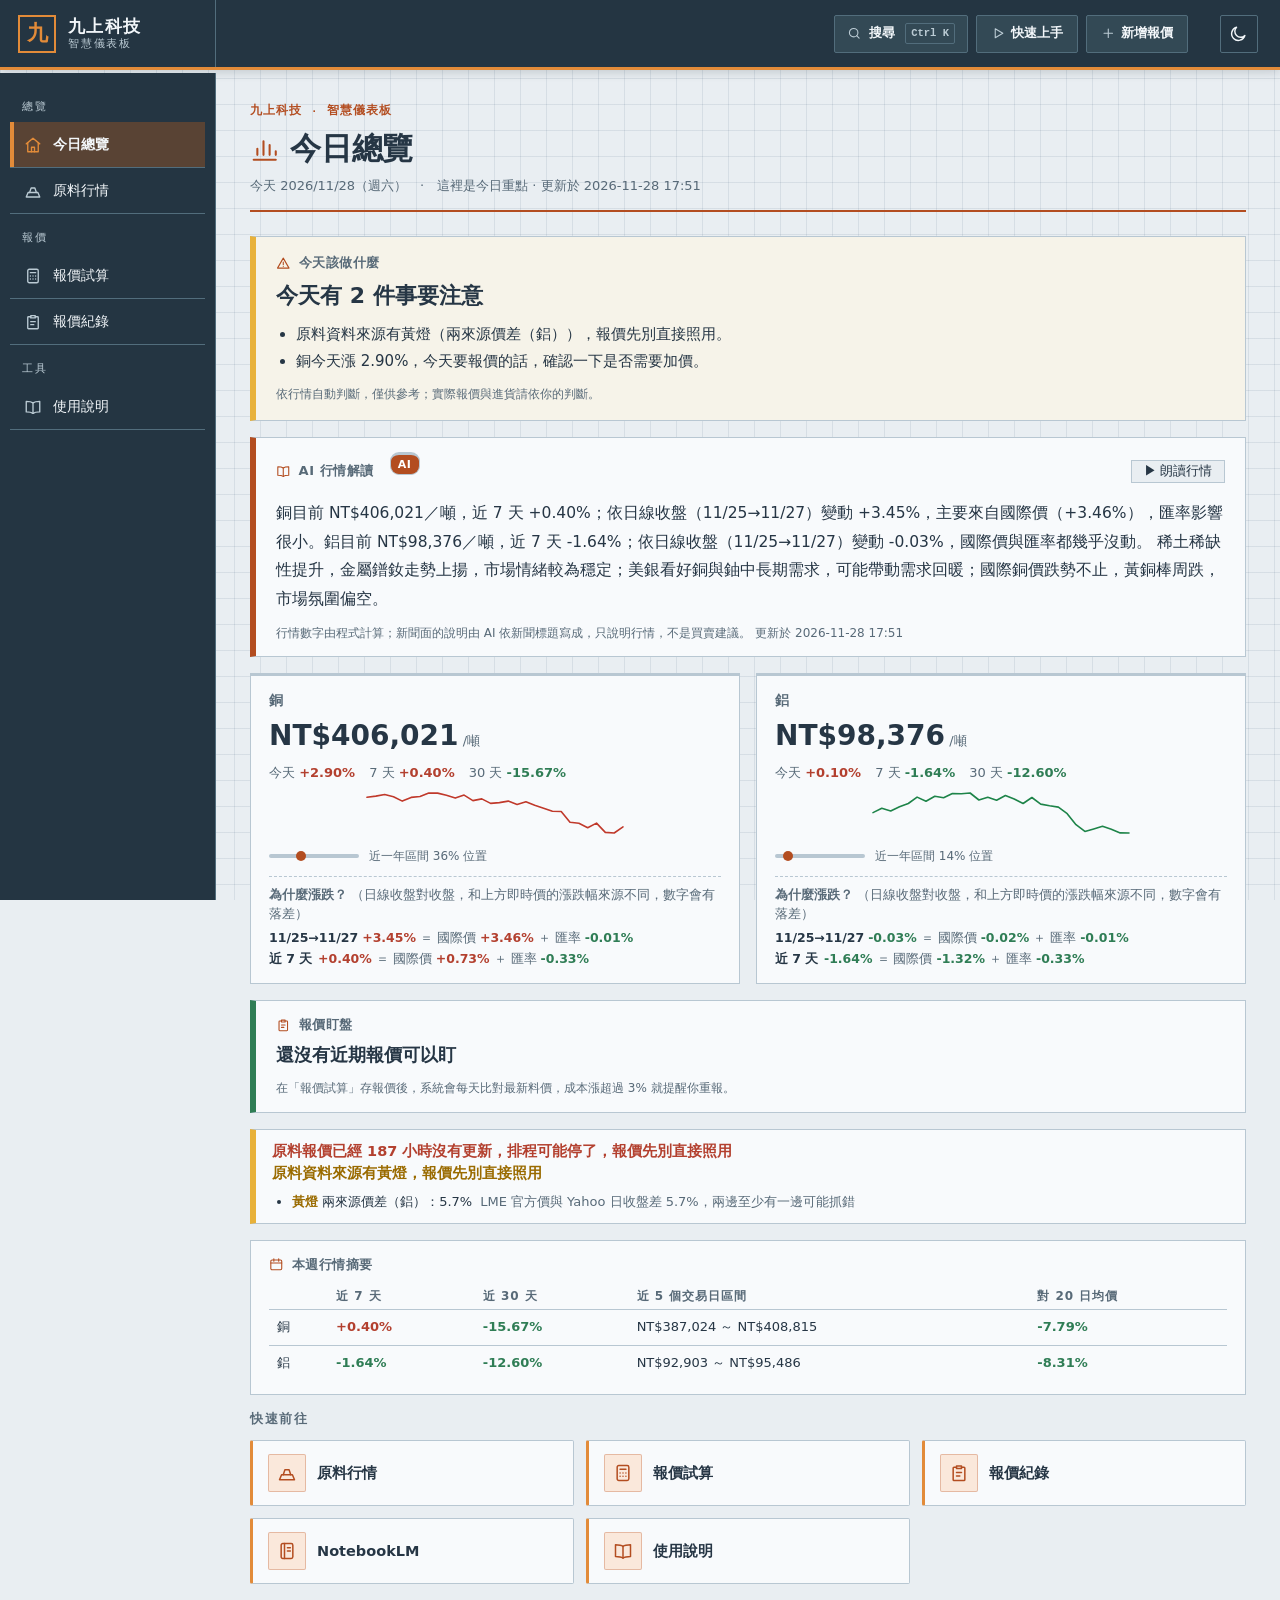
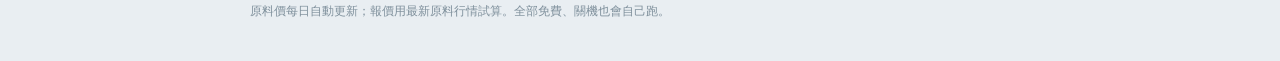
==== commit 8e2d9f96: "更新銅鋁報價 2026-11-28T09:51Z [skip ci]" ====
--- a/docs/index.html
+++ b/docs/index.html
@@ -3,9 +3,9 @@
 <head>
 <meta charset="utf-8">
 <meta name="viewport" content="width=device-width, initial-scale=1">
-<link rel="stylesheet" href="assets/style.css?v=202611272230">
-<script src="config.js?v=202611272230"></script>
-<script src="assets/palette.js?v=202611272230" defer></script>
+<link rel="stylesheet" href="assets/style.css?v=202611280951">
+<script src="config.js?v=202611280951"></script>
+<script src="assets/palette.js?v=202611280951" defer></script>
 <script src="https://accounts.google.com/gsi/client" async defer></script>
 <title>九上科技 · 智慧儀表板</title>
 </head>
@@ -15,20 +15,20 @@
     <div class="hero">
       <div class="eyebrow">九上科技 · 智慧儀表板</div>
       <h1><svg class="ic" aria-hidden="true"><use href="assets/icons.svg#bars"/></svg>今日總覽</h1>
-      <div class="sub">今天 2026/11/28（週六）　·　這裡是今日重點 · 更新於 2026-11-28 06:30</div>
+      <div class="sub">今天 2026/11/28（週六）　·　這裡是今日重點 · 更新於 2026-11-28 17:51</div>
     </div>
-    <section class="adv adv-yellow"><div class="adv-k"><svg class="ic" aria-hidden="true"><use href="assets/icons.svg#alert"/></svg>今天該做什麼</div><div class="adv-t">今天有 1 件事要注意</div><ul><li class="adv-yellow">原料資料來源有黃燈（兩來源價差（鋁）），報價先別直接照用。</li></ul><div class="adv-f">依行情自動判斷，僅供參考；實際報價與進貨請依你的判斷。</div></section>
-    <section class="insight"><div class="adv-k"><svg class="ic" aria-hidden="true"><use href="assets/icons.svg#book"/></svg>AI 行情解讀<span class="ins-badge ai">AI</span><button type="button" class="speak" id="speakBtn" title="用瀏覽器內建語音唸出今日行情">▶ 朗讀行情</button></div><p>銅目前 NT$394,594／噸，近 7 天 +2.11%；依日線收盤（11/25→11/27）變動 +5.21%，主要來自國際價（+5.03%），匯率影響很小。鋁目前 NT$98,277／噸，近 7 天 -2.73%；依日線收盤（11/25→11/27）變動 -1.13%，主要來自國際價（-1.30%），匯率影響很小。 近期有機金屬化學氣相沉積源材料與稀土金屬市場訊息多為中性，疊層銅母排與鎳濺鍍靶材則呈現較為積極的成長預期，整體市場氣氛偏向穩健且可能受電動車與先進封裝需求帶動。</p><div class="adv-f"><span id="speakNote"></span>行情數字由程式計算；新聞面的說明由 AI 依新聞標題寫成，只說明行情，不是買賣建議。 更新於 2026-11-28 06:30</div></section>
-    <div class="pcards"><a class="pcard" href="metals.html"><div class="pc-n">銅</div><div class="pc-p">NT$<span data-count="394594">394,594</span><small> /噸</small></div><div class="pc-r"><span>今天 <span class="pm ">+0.00%</span></span><span>7 天 <span class="pm up">+2.11%</span></span><span>30 天 <span class="pm down">-14.23%</span></span></div><div class="pc-s"><svg width="260" height="44" viewBox="0 0 260 44"><polyline fill="none" stroke="#c0392b" stroke-width="1.6" stroke-linecap="round" stroke-linejoin="round" pathLength="1" points="2.0,6.3 10.8,5.1 19.7,3.5 28.5,5.7 37.3,10.1 46.1,6.4 55.0,5.5 63.8,2.0 72.6,2.1 81.4,4.3 90.3,7.1 99.1,4.1 107.9,9.6 116.8,7.9 125.6,12.4 134.4,11.6 143.2,10.1 152.1,13.5 160.9,10.7 169.7,14.3 178.6,17.2 187.4,20.3 196.2,20.5 205.0,31.3 213.9,32.3 222.7,36.7 231.5,32.1 240.3,41.4 249.2,42.0 258.0,32.8"/></svg></div><div class="pc-pos"><div class="pc-bar"><i style="left:42%"></i></div><span>近一年區間 42% 位置</span></div><div class="pc-attr"><div class="pc-at">為什麼漲跌？<i>（日線收盤對收盤，和上方即時價的漲跌幅來源不同，數字會有落差）</i></div><div class="pc-a"><b>11/25→11/27</b> <span class="pm up">+5.21%</span> ＝ 國際價 <span class="pm up">+5.03%</span> ＋ 匯率 <span class="pm up">+0.18%</span></div><div class="pc-a"><b>近 7 天</b> <span class="pm up">+2.11%</span> ＝ 國際價 <span class="pm up">+2.25%</span> ＋ 匯率 <span class="pm down">-0.14%</span></div></div></a><a class="pcard" href="metals.html"><div class="pc-n">鋁</div><div class="pc-p">NT$<span data-count="98277">98,277</span><small> /噸</small></div><div class="pc-r"><span>今天 <span class="pm ">+0.00%</span></span><span>7 天 <span class="pm down">-2.73%</span></span><span>30 天 <span class="pm down">-13.56%</span></span></div><div class="pc-s"><svg width="260" height="44" viewBox="0 0 260 44"><polyline fill="none" stroke="#1e8449" stroke-width="1.6" stroke-linecap="round" stroke-linejoin="round" pathLength="1" points="2.0,20.4 10.8,16.4 19.7,18.8 28.5,14.9 37.3,11.9 46.1,5.8 55.0,9.7 63.8,5.0 72.6,6.4 81.4,2.4 90.3,2.7 99.1,2.0 107.9,8.6 116.8,5.9 125.6,8.7 134.4,4.3 143.2,7.6 152.1,11.8 160.9,6.2 169.7,12.4 178.6,14.0 187.4,15.2 196.2,21.4 205.0,31.7 213.9,38.0 222.7,35.6 231.5,33.1 240.3,35.9 249.2,39.4 258.0,42.0"/></svg></div><div class="pc-pos"><div class="pc-bar"><i style="left:12%"></i></div><span>近一年區間 12% 位置</span></div><div class="pc-attr"><div class="pc-at">為什麼漲跌？<i>（日線收盤對收盤，和上方即時價的漲跌幅來源不同，數字會有落差）</i></div><div class="pc-a"><b>11/25→11/27</b> <span class="pm down">-1.13%</span> ＝ 國際價 <span class="pm down">-1.30%</span> ＋ 匯率 <span class="pm up">+0.18%</span></div><div class="pc-a"><b>近 7 天</b> <span class="pm down">-2.73%</span> ＝ 國際價 <span class="pm down">-2.59%</span> ＋ 匯率 <span class="pm down">-0.14%</span></div></div></a></div>
+    <section class="adv adv-yellow"><div class="adv-k"><svg class="ic" aria-hidden="true"><use href="assets/icons.svg#alert"/></svg>今天該做什麼</div><div class="adv-t">今天有 2 件事要注意</div><ul><li class="adv-yellow">原料資料來源有黃燈（兩來源價差（鋁）），報價先別直接照用。</li><li class="adv-attention">銅今天漲 2.90%，今天要報價的話，確認一下是否需要加價。</li></ul><div class="adv-f">依行情自動判斷，僅供參考；實際報價與進貨請依你的判斷。</div></section>
+    <section class="insight"><div class="adv-k"><svg class="ic" aria-hidden="true"><use href="assets/icons.svg#book"/></svg>AI 行情解讀<span class="ins-badge ai">AI</span><button type="button" class="speak" id="speakBtn" title="用瀏覽器內建語音唸出今日行情">▶ 朗讀行情</button></div><p>銅目前 NT$406,021／噸，近 7 天 +0.40%；依日線收盤（11/25→11/27）變動 +3.45%，主要來自國際價（+3.46%），匯率影響很小。鋁目前 NT$98,376／噸，近 7 天 -1.64%；依日線收盤（11/25→11/27）變動 -0.03%，國際價與匯率都幾乎沒動。 稀土稀缺性提升，金屬鐠釹走勢上揚，市場情緒較為穩定；美銀看好銅與鈾中長期需求，可能帶動需求回暖；國際銅價跌勢不止，黃銅棒周跌，市場氛圍偏空。</p><div class="adv-f"><span id="speakNote"></span>行情數字由程式計算；新聞面的說明由 AI 依新聞標題寫成，只說明行情，不是買賣建議。 更新於 2026-11-28 17:51</div></section>
+    <div class="pcards"><a class="pcard" href="metals.html"><div class="pc-n">銅</div><div class="pc-p">NT$<span data-count="406021">406,021</span><small> /噸</small></div><div class="pc-r"><span>今天 <span class="pm up">+2.90%</span></span><span>7 天 <span class="pm up">+0.40%</span></span><span>30 天 <span class="pm down">-15.67%</span></span></div><div class="pc-s"><svg width="260" height="44" viewBox="0 0 260 44"><polyline fill="none" stroke="#c0392b" stroke-width="1.6" stroke-linecap="round" stroke-linejoin="round" pathLength="1" points="2.0,6.3 10.8,5.1 19.7,3.5 28.5,5.7 37.3,10.1 46.1,6.4 55.0,5.5 63.8,2.0 72.6,2.1 81.4,4.3 90.3,7.1 99.1,4.1 107.9,9.6 116.8,7.9 125.6,12.4 134.4,11.6 143.2,10.1 152.1,13.5 160.9,10.7 169.7,14.3 178.6,17.2 187.4,20.3 196.2,20.5 205.0,31.3 213.9,32.3 222.7,36.7 231.5,32.1 240.3,41.4 249.2,42.0 258.0,35.9"/></svg></div><div class="pc-pos"><div class="pc-bar"><i style="left:36%"></i></div><span>近一年區間 36% 位置</span></div><div class="pc-attr"><div class="pc-at">為什麼漲跌？<i>（日線收盤對收盤，和上方即時價的漲跌幅來源不同，數字會有落差）</i></div><div class="pc-a"><b>11/25→11/27</b> <span class="pm up">+3.45%</span> ＝ 國際價 <span class="pm up">+3.46%</span> ＋ 匯率 <span class="pm down">-0.01%</span></div><div class="pc-a"><b>近 7 天</b> <span class="pm up">+0.40%</span> ＝ 國際價 <span class="pm up">+0.73%</span> ＋ 匯率 <span class="pm down">-0.33%</span></div></div></a><a class="pcard" href="metals.html"><div class="pc-n">鋁</div><div class="pc-p">NT$<span data-count="98376">98,376</span><small> /噸</small></div><div class="pc-r"><span>今天 <span class="pm up">+0.10%</span></span><span>7 天 <span class="pm down">-1.64%</span></span><span>30 天 <span class="pm down">-12.60%</span></span></div><div class="pc-s"><svg width="260" height="44" viewBox="0 0 260 44"><polyline fill="none" stroke="#1e8449" stroke-width="1.6" stroke-linecap="round" stroke-linejoin="round" pathLength="1" points="2.0,21.6 10.8,17.3 19.7,19.9 28.5,15.8 37.3,12.5 46.1,6.1 55.0,10.3 63.8,5.2 72.6,6.7 81.4,2.5 90.3,2.7 99.1,2.0 107.9,9.0 116.8,6.2 125.6,9.2 134.4,4.5 143.2,8.0 152.1,12.5 160.9,6.5 169.7,13.1 178.6,14.8 187.4,16.1 196.2,22.7 205.0,33.7 213.9,40.4 222.7,37.9 231.5,35.2 240.3,38.2 249.2,41.9 258.0,42.0"/></svg></div><div class="pc-pos"><div class="pc-bar"><i style="left:14%"></i></div><span>近一年區間 14% 位置</span></div><div class="pc-attr"><div class="pc-at">為什麼漲跌？<i>（日線收盤對收盤，和上方即時價的漲跌幅來源不同，數字會有落差）</i></div><div class="pc-a"><b>11/25→11/27</b> <span class="pm down">-0.03%</span> ＝ 國際價 <span class="pm down">-0.02%</span> ＋ 匯率 <span class="pm down">-0.01%</span></div><div class="pc-a"><b>近 7 天</b> <span class="pm down">-1.64%</span> ＝ 國際價 <span class="pm down">-1.32%</span> ＋ 匯率 <span class="pm down">-0.33%</span></div></div></a></div>
     <section class="watchbox" id="watchBox" hidden></section>
-    <div id="dhBox" class="dhbox" data-upd="2026-11-28 06:30"><div class="dh-t dh-yellow">原料資料來源有黃燈，報價先別直接照用</div><ul><li><b class="dh-yellow">黃燈</b> 兩來源價差（鋁）：6.96%<span>LME 官方價與 Yahoo 日收盤差 6.96%，兩邊至少有一邊可能抓錯</span></li></ul></div>
-    <section class="weekbox"><div class="adv-k"><svg class="ic" aria-hidden="true"><use href="assets/icons.svg#calendar"/></svg>本週行情摘要</div><table><thead><tr><th></th><th>近 7 天</th><th>近 30 天</th><th>近 5 個交易日區間</th><th>對 20 日均價</th></tr></thead><tbody><tr><td>銅</td><td><span class="pm up">+2.11%</span></td><td><span class="pm down">-14.23%</span></td><td>NT$387,024 ～ NT$408,815</td><td><span class="pm down">-6.29%</span></td></tr><tr><td>鋁</td><td><span class="pm down">-2.73%</span></td><td><span class="pm down">-13.56%</span></td><td>NT$91,879 ～ NT$95,486</td><td><span class="pm down">-9.27%</span></td></tr></tbody></table></section>
+    <div id="dhBox" class="dhbox" data-upd="2026-11-28 17:51"><div class="dh-t dh-yellow">原料資料來源有黃燈，報價先別直接照用</div><ul><li><b class="dh-yellow">黃燈</b> 兩來源價差（鋁）：5.7%<span>LME 官方價與 Yahoo 日收盤差 5.7%，兩邊至少有一邊可能抓錯</span></li></ul></div>
+    <section class="weekbox"><div class="adv-k"><svg class="ic" aria-hidden="true"><use href="assets/icons.svg#calendar"/></svg>本週行情摘要</div><table><thead><tr><th></th><th>近 7 天</th><th>近 30 天</th><th>近 5 個交易日區間</th><th>對 20 日均價</th></tr></thead><tbody><tr><td>銅</td><td><span class="pm up">+0.40%</span></td><td><span class="pm down">-15.67%</span></td><td>NT$387,024 ～ NT$408,815</td><td><span class="pm down">-7.79%</span></td></tr><tr><td>鋁</td><td><span class="pm down">-1.64%</span></td><td><span class="pm down">-12.60%</span></td><td>NT$92,903 ～ NT$95,486</td><td><span class="pm down">-8.31%</span></td></tr></tbody></table></section>
     <div class="hqlabel">快速前往</div>
     <div class="hquick"><a class="hq" href="metals.html"><span class="hqi"><svg class="ic" aria-hidden="true"><use href="assets/icons.svg#ingot"/></svg></span><span class="hqt">原料行情</span></a><a class="hq" href="quote.html"><span class="hqi"><svg class="ic" aria-hidden="true"><use href="assets/icons.svg#calc"/></svg></span><span class="hqt">報價試算</span></a><a class="hq" href="records.html"><span class="hqi"><svg class="ic" aria-hidden="true"><use href="assets/icons.svg#clipboard"/></svg></span><span class="hqt">報價紀錄</span></a><a class="hq" id="nbCard" href="https://notebooklm.google.com" target="_blank" rel="noopener"><span class="hqi"><svg class="ic" aria-hidden="true"><use href="assets/icons.svg#notebook"/></svg></span><span class="hqt">NotebookLM</span></a><a class="hq" href="help.html"><span class="hqi"><svg class="ic" aria-hidden="true"><use href="assets/icons.svg#book"/></svg></span><span class="hqt">使用說明</span></a></div>
     <div class="foot">原料價每日自動更新；報價用最新原料行情試算。全部免費、關機也會自己跑。</div>
   </div>
   <script>(function(){var u=(window.APP_CONFIG||{}).NOTEBOOK_URL;var c=document.getElementById("nbCard");if(c&&u)c.href=u;})();</script>
-<script>window.RECORD_MATERIALS = [{"key": "copper", "name": "銅", "nt": 394.6}, {"key": "aluminum", "name": "鋁", "nt": 98.3}];</script>
-  <script src="assets/app.js?v=202611272230"></script>
+<script>window.RECORD_MATERIALS = [{"key": "copper", "name": "銅", "nt": 406.0}, {"key": "aluminum", "name": "鋁", "nt": 98.4}];</script>
+  <script src="assets/app.js?v=202611280951"></script>
 </body>
 </html>
